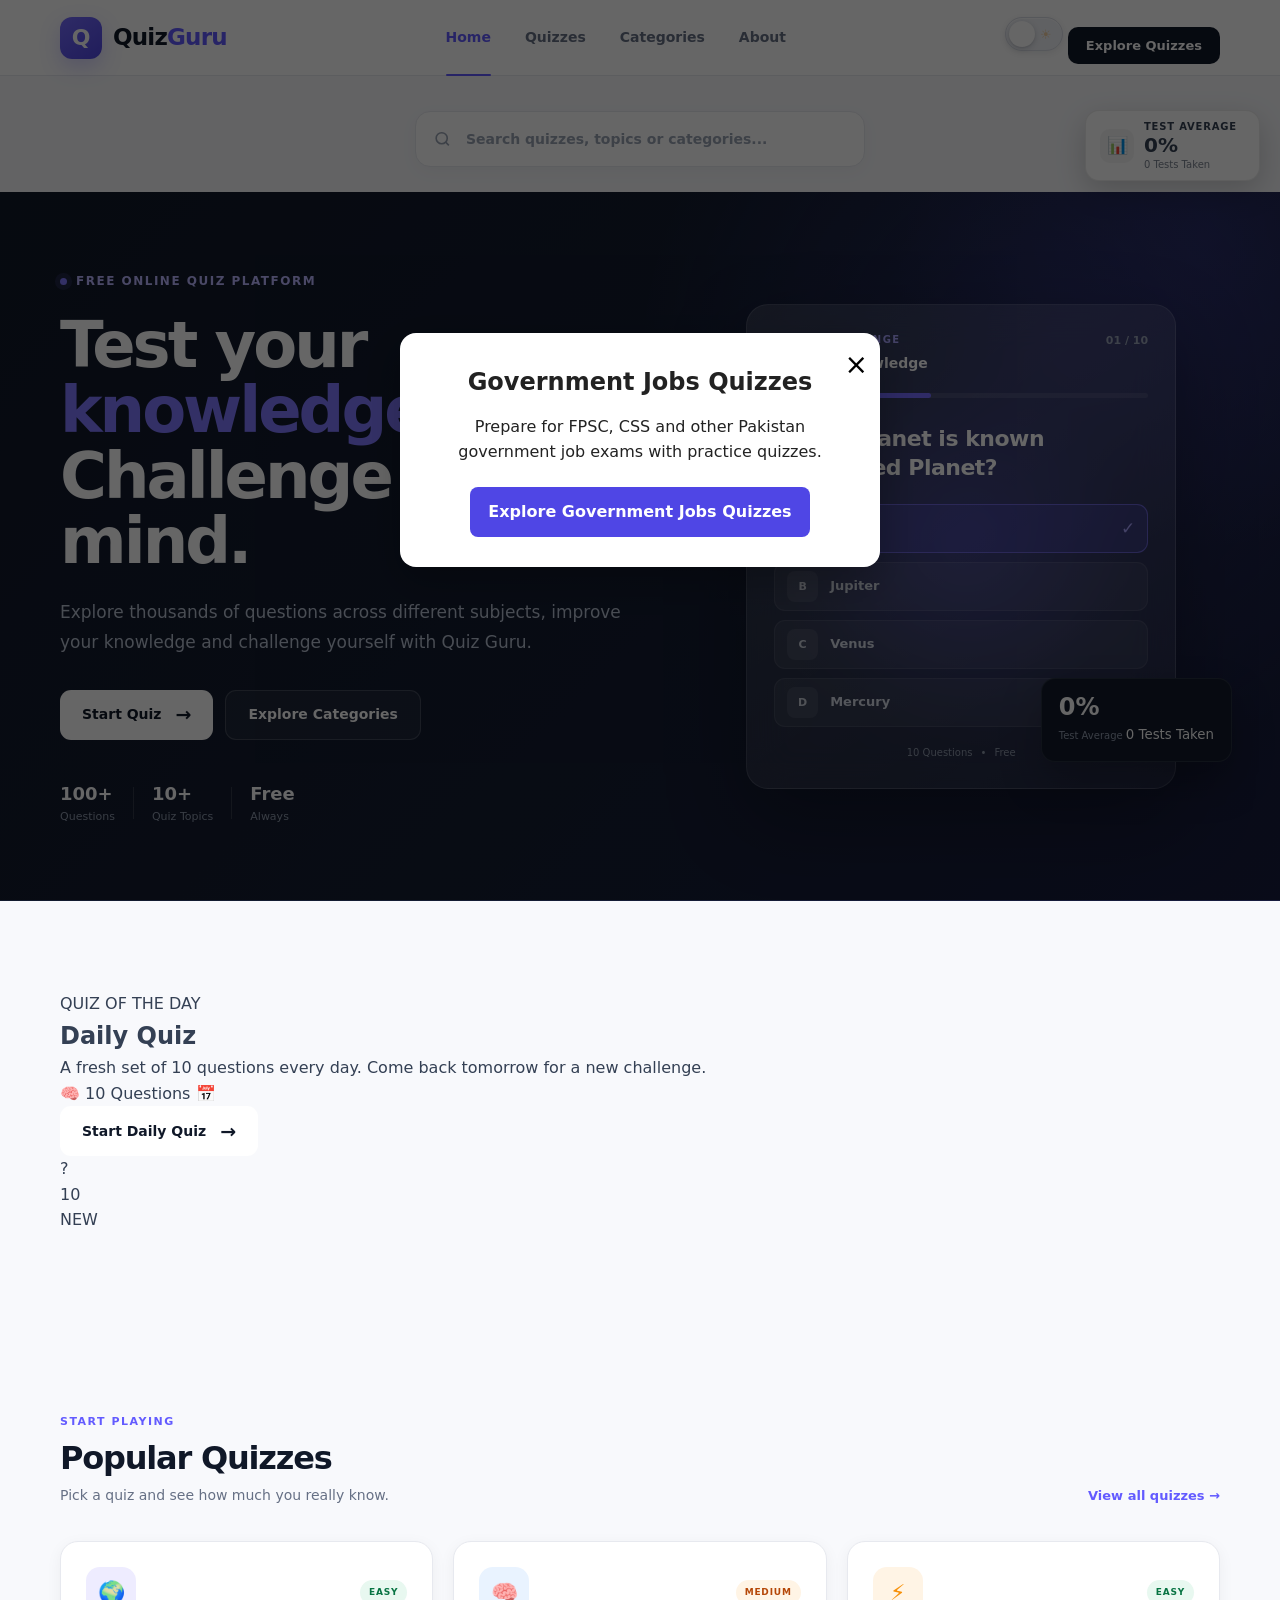
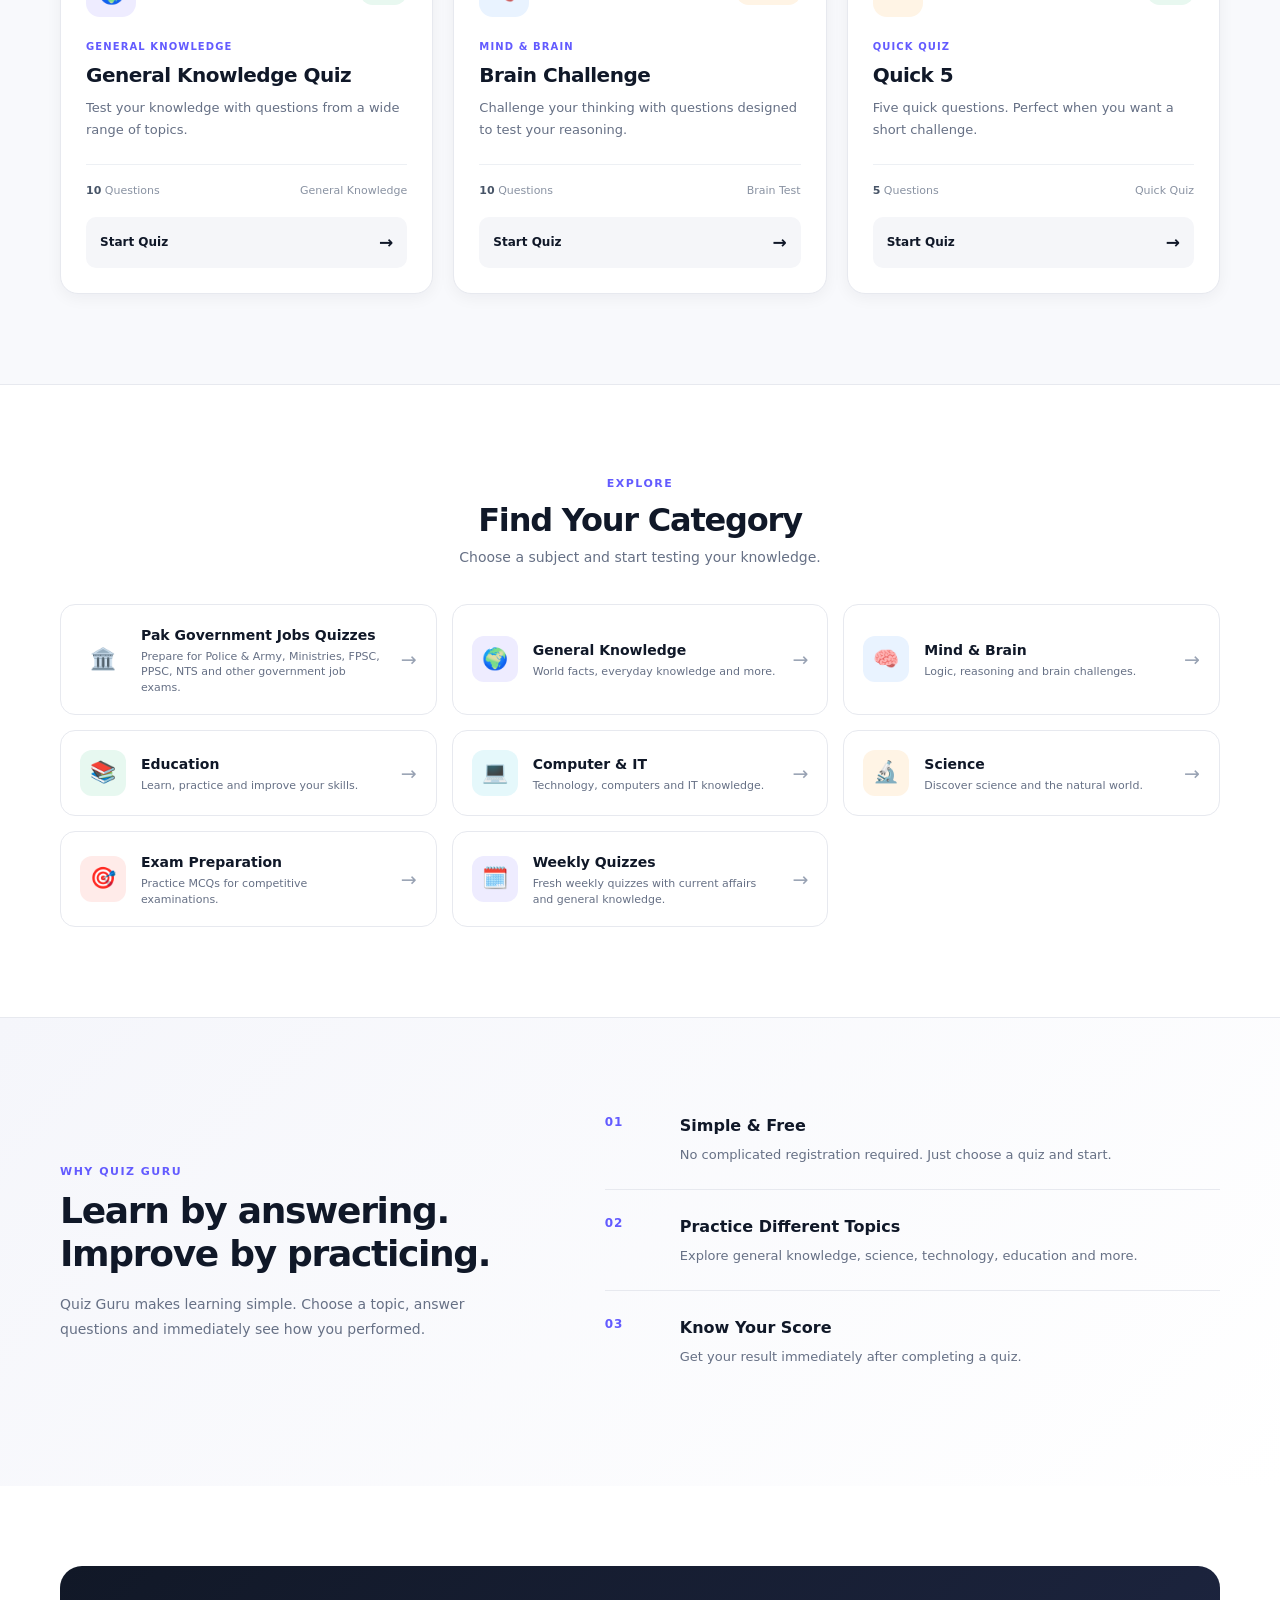
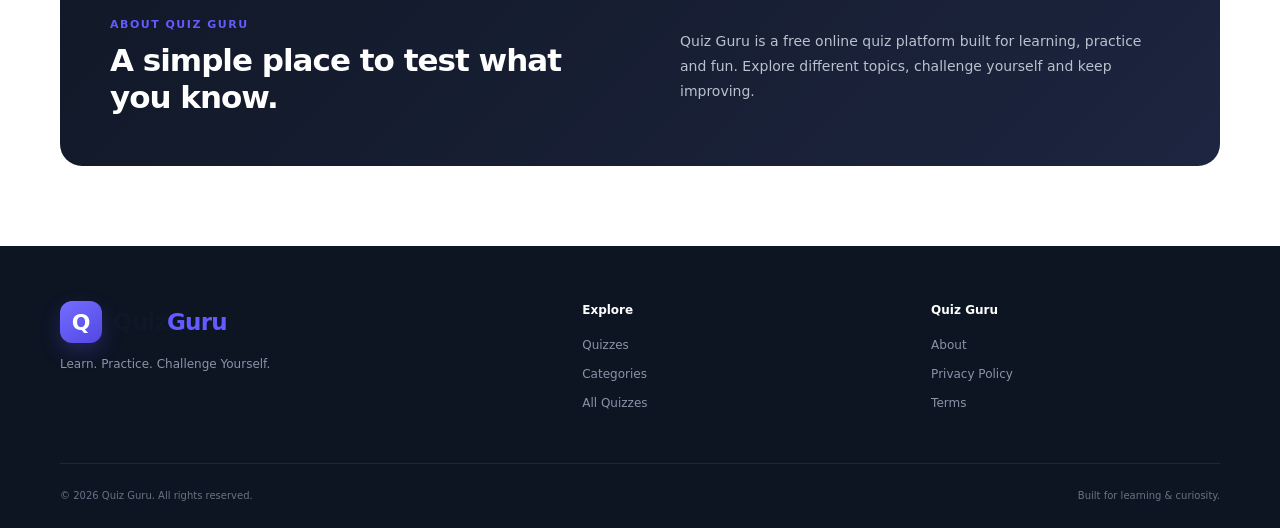
==== index.html @ 551cd952 "Update index.html" ====
<!DOCTYPE html>
<html lang="en">

<head>

    <meta charset="UTF-8">

    <meta
        name="viewport"
        content="width=device-width, initial-scale=1.0"
    >

    <title>Quiz Guru — Test Your Knowledge</title>

    <meta
        name="description"
        content="Quiz Guru is a free online quiz platform for general knowledge, science, history, computer, education and exam preparation."
    >

    <link
        rel="stylesheet"
        href="css/style.css"
    >
    <link
    rel="icon"
    type="image/svg+xml"
    href="data:image/svg+xml,%3Csvg xmlns='http://www.w3.org/2000/svg' viewBox='0 0 100 100'%3E%3Cdefs%3E%3ClinearGradient id='g' x1='0%25' y1='0%25' x2='100%25' y2='100%25'%3E%3Cstop offset='0%25' stop-color='%23756cff'/%3E%3Cstop offset='100%25' stop-color='%235148e5'/%3E%3C/linearGradient%3E%3C/defs%3E%3Crect width='100' height='100' rx='22' fill='url(%23g)'/%3E%3Ctext x='50' y='72' text-anchor='middle' font-family='Arial,sans-serif' font-size='62' font-weight='900' fill='white'%3EQ%3C/text%3E%3C/svg%3E"
>

</head>


<body>


    <!-- =========================
         HEADER
    ========================== -->

    <header class="site-header">

        <div class="container header-inner">

            <a
                href="index.html"
                class="brand"
            >

                <span class="brand-mark">
                    Q
                </span>

                <span class="brand-name">
                    Quiz<span>Guru</span>
                </span>

            </a>


            <nav class="main-nav">

                <a
                    href="index.html"
                    class="active"
                >
                    Home
                </a>

                <a href="#quizzes">
                    Quizzes
                </a>

                <a href="#categories">
                    Categories
                </a>

                <a href="#about">
                    About
                </a>

            </nav>


           <div class="header-actions">

    <button
    type="button"
    class="theme-toggle"
    id="themeToggle"
    aria-label="Switch to dark mode"
    title="Toggle dark mode"
>
    <span class="theme-toggle-track">
        <span class="theme-toggle-icon theme-toggle-moon">☾</span>
        <span class="theme-toggle-icon theme-toggle-sun">☀</span>
        <span class="theme-toggle-knob"></span>
    </span>
</button>


    <a
        href="pages/all-quizzes.html"
        class="header-button"
    >
        Explore Quizzes
    </a>

</div>

    </header>



    <!-- =========================
         SEARCH
    ========================== -->

    <section class="search-section">
    <div class="container">

        <div class="quiz-search-row">

            <div class="quiz-search">

                <svg
                    class="quiz-search-icon"
                    viewBox="0 0 24 24"
                    fill="none"
                    stroke="currentColor"
                    stroke-width="2"
                    aria-hidden="true"
                >
                    <circle cx="11" cy="11" r="7"></circle>
                    <path d="M20 20l-4-4"></path>
                </svg>

                <input
                    type="search"
                    id="quizSearch"
                    placeholder="Search quizzes, topics or categories..."
                    autocomplete="off"
                >

                <button
                    type="button"
                    id="quizSearchClear"
                    class="quiz-search-clear"
                    aria-label="Clear search"
                >
                    ×
                </button>

            </div>

            <div class="test-average-float">
                <div class="test-average-icon">📊</div>

                <div class="test-average-content">
                    <span class="test-average-label">
                        TEST AVERAGE
                    </span>

                    <strong id="testAverage">
                        0%
                    </strong>

                    <span id="testsTaken" class="test-average-count">
                        0 Tests Taken
                    </span>
                </div>
            </div>

        </div>

        <div
            id="searchResultsInfo"
            class="search-results-info"
            aria-live="polite"
        ></div>

    </div>
</section>



    <main>


        <!-- =========================
             HERO
        ========================== -->

        <section class="hero">

            <div class="hero-background"></div>


            <div class="container hero-layout">


                <div class="hero-content">


                    <div class="eyebrow">

                        <span></span>

                        FREE ONLINE QUIZ PLATFORM

                    </div>


                    <h1>

                        Test your
                        <span>knowledge.</span>

                        <br>

                        Challenge your mind.

                    </h1>


                    <p class="hero-description">

                        Explore thousands of questions across
                        different subjects, improve your knowledge
                        and challenge yourself with Quiz Guru.

                    </p>


                    <div class="hero-actions">

                        <a
                            href="#quizzes"
                            class="primary-button"
                        >

                            Start Quiz

                            <span>
                                →
                            </span>

                        </a>


                        <a
                            href="#categories"
                            class="secondary-button"
                        >

                            Explore Categories

                        </a>

                    </div>


                    <div class="hero-stats">


                        <div class="hero-stat">

                            <strong>
                                100+
                            </strong>

                            <span>
                                Questions
                            </span>

                        </div>


                        <div class="stat-divider"></div>


                        <div class="hero-stat">

                            <strong>
                                10+
                            </strong>

                            <span>
                                Quiz Topics
                            </span>

                        </div>


                        <div class="stat-divider"></div>


                        <div class="hero-stat">

                            <strong>
                                Free
                            </strong>

                            <span>
                                Always
                            </span>

                        </div>

                    </div>

                </div>



                <!-- Hero Quiz Preview -->

                <div class="hero-preview">

                    <div class="preview-glow"></div>


                    <div class="preview-card">


                        <div class="preview-top">

                            <div>

                                <span class="preview-label">
                                    QUICK CHALLENGE
                                </span>

                                <strong>
                                    General Knowledge
                                </strong>

                            </div>


                            <span class="preview-number">
                                01 / 10
                            </span>

                        </div>


                        <div class="preview-progress">

                            <span></span>

                        </div>


                        <h3>

                            Which planet is known<br>
                            as the Red Planet?

                        </h3>


                        <div class="preview-answer selected">

                            <span class="answer-letter">
                                A
                            </span>

                            <span>
                                Mars
                            </span>

                            <span class="answer-check">
                                ✓
                            </span>

                        </div>


                        <div class="preview-answer">

                            <span class="answer-letter">
                                B
                            </span>

                            <span>
                                Jupiter
                            </span>

                        </div>


                        <div class="preview-answer">

                            <span class="answer-letter">
                                C
                            </span>

                            <span>
                                Venus
                            </span>

                        </div>


                        <div class="preview-answer">

                            <span class="answer-letter">
                                D
                            </span>

                            <span>
                                Mercury
                            </span>

                        </div>


                        <div class="preview-footer">

                            <span>
                                10 Questions
                            </span>

                            <span>
                                •
                            </span>

                            <span>
                                Free
                            </span>

                        </div>

                    </div>


                    <!-- =========================
                         TEST AVERAGE
                    ========================== -->

                    <div class="score-badge">

                        <strong id="testAverage">
                            0%
                        </strong>

                        <span>
                            Test Average
                        </span>

                        <small id="testsTaken">
                            0 Tests Taken
                        </small>

                    </div>

                </div>

            </div>

        </section>

<!-- =========================
     DAILY QUIZ
========================== -->

<section class="section daily-quiz-section" id="dailyQuiz">

    <div class="container">

        <div class="daily-quiz-card">

            <div class="daily-quiz-content">

                <span class="daily-quiz-kicker">
                    QUIZ OF THE DAY
                </span>

                <h2>
                    Daily Quiz
                </h2>

                <p id="dailyQuizDescription">
                    A fresh set of 10 questions every day.
                    Come back tomorrow for a new challenge.
                </p>

                <div class="daily-quiz-meta">
                    <span>🧠 10 Questions</span>
                    <span>📅 <strong id="dailyQuizDate"></strong></span>
                </div>

                <a
                    id="dailyQuizButton"
                    href="#"
                    class="primary-button daily-quiz-button"
                >
                    Start Daily Quiz
                    <span>→</span>
                </a>

            </div>

            <div class="daily-quiz-visual" aria-hidden="true">
                <div class="daily-quiz-circle">
                    <span>?</span>
                </div>
                <div class="daily-quiz-floating">10</div>
                <div class="daily-quiz-floating second">NEW</div>
            </div>

        </div>

    </div>

</section>

        <!-- =========================
             POPULAR QUIZZES
        ========================== -->

        <section
            class="section quizzes-section"
            id="quizzes"
        >

            <div class="container">


                <div class="section-header">


                    <div>

                        <span class="section-kicker">
                            START PLAYING
                        </span>


                        <h2>
                            Popular Quizzes
                        </h2>


                        <p>
                            Pick a quiz and see how much you really know.
                        </p>

                    </div>


                    <a
                        href="pages/all-quizzes.html"
                        class="view-link"
                    >
                        View all quizzes →
                    </a>

                </div>



                <div class="quiz-grid">


                    <!-- GENERAL KNOWLEDGE -->

                    <article class="quiz-card featured-card">


                        <div class="card-top">

                            <div class="quiz-icon purple-icon">

                                <span>
                                    🌍
                                </span>

                            </div>


                            <span class="difficulty easy">
                                EASY
                            </span>

                        </div>


                        <span class="card-category">
                            GENERAL KNOWLEDGE
                        </span>


                        <h3>
                            General Knowledge Quiz
                        </h3>


                        <p>
                            Test your knowledge with questions
                            from a wide range of topics.
                        </p>


                        <div class="card-meta">

                            <span>
                                <b>10</b> Questions
                            </span>


                            <span>
                                General Knowledge
                            </span>

                        </div>


                        <a
                            href="pages/quiz.html?quiz=general-knowledge-1"
                            class="card-button"
                        >

                            Start Quiz

                            <span>
                                →
                            </span>

                        </a>

                    </article>



                    <!-- BRAIN CHALLENGE -->

                    <article class="quiz-card">


                        <div class="card-top">

                            <div class="quiz-icon blue-icon">

                                <span>
                                    🧠
                                </span>

                            </div>


                            <span class="difficulty medium">
                                MEDIUM
                            </span>

                        </div>


                        <span class="card-category">
                            MIND &amp; BRAIN
                        </span>


                        <h3>
                            Brain Challenge
                        </h3>


                        <p>
                            Challenge your thinking with questions
                            designed to test your reasoning.
                        </p>


                        <div class="card-meta">

                            <span>
                                <b>10</b> Questions
                            </span>


                            <span>
                                Brain Test
                            </span>

                        </div>


                        <a
                            href="pages/quiz.html?quiz=mind-test-1"
                            class="card-button"
                        >

                            Start Quiz

                            <span>
                                →
                            </span>

                        </a>

                    </article>



                    <!-- QUICK 5 -->

                    <article class="quiz-card">


                        <div class="card-top">

                            <div class="quiz-icon orange-icon">

                                <span>
                                    ⚡
                                </span>

                            </div>


                            <span class="difficulty easy">
                                EASY
                            </span>

                        </div>


                        <span class="card-category">
                            QUICK QUIZ
                        </span>


                        <h3>
                            Quick 5
                        </h3>


                        <p>
                            Five quick questions. Perfect when
                            you want a short challenge.
                        </p>


                        <div class="card-meta">

                            <span>
                                <b>5</b> Questions
                            </span>


                            <span>
                                Quick Quiz
                            </span>

                        </div>


                        <a
                            href="pages/quiz.html?quiz=quick-5-1"
                            class="card-button"
                        >

                            Start Quiz

                            <span>
                                →
                            </span>

                        </a>

                    </article>


                </div>

            </div>

        </section>



        <!-- =========================
             CATEGORIES
        ========================== -->

        <section
            class="section categories-section"
            id="categories"
        >

            <div class="container">


                <div class="section-header centered-header">


                    <div>

                        <span class="section-kicker">
                            EXPLORE
                        </span>


                        <h2>
                            Find Your Category
                        </h2>


                        <p>
                            Choose a subject and start testing
                            your knowledge.
                        </p>

                    </div>

                </div>



                <div class="category-grid">
                    <a href="pages/category.html?category=Pak%20Government%20Jobs%20Quizzes" class="category-card">
    <div class="category-icon">🏛️</div>
    <div class="category-info">
        <h3>Pak Government Jobs Quizzes</h3>
        <p>Prepare for Police & Army, Ministries, FPSC, PPSC, NTS and other government job exams.</p>
    </div>
    <span class="category-arrow">→</span>
</a>


                    <!-- GENERAL KNOWLEDGE -->

                    <a
                        href="pages/category.html?category=General%20Knowledge"
                        class="category-card"
                    >

                        <div class="category-icon purple-icon">
                            🌍
                        </div>


                        <div>

                            <h3>
                                General Knowledge
                            </h3>

                            <p>
                                World facts, everyday knowledge and more.
                            </p>

                        </div>


                        <span class="category-arrow">
                            →
                        </span>

                    </a>



                    <!-- MIND & BRAIN -->

                    <a
                        href="pages/category.html?category=Mind%20%26%20Brain"
                        class="category-card"
                    >

                        <div class="category-icon blue-icon">
                            🧠
                        </div>


                        <div>

                            <h3>
                                Mind &amp; Brain
                            </h3>

                            <p>
                                Logic, reasoning and brain challenges.
                            </p>

                        </div>


                        <span class="category-arrow">
                            →
                        </span>

                    </a>



                    <!-- EDUCATION -->

                    <a
                        href="pages/category.html?category=Education"
                        class="category-card"
                    >

                        <div class="category-icon green-icon">
                            📚
                        </div>


                        <div>

                            <h3>
                                Education
                            </h3>

                            <p>
                                Learn, practice and improve your skills.
                            </p>

                        </div>


                        <span class="category-arrow">
                            →
                        </span>

                    </a>



                    <!-- COMPUTER & IT -->

                    <a
                        href="pages/category.html?category=Computer%20%26%20IT"
                        class="category-card"
                    >

                        <div class="category-icon cyan-icon">
                            💻
                        </div>


                        <div>

                            <h3>
                                Computer &amp; IT
                            </h3>

                            <p>
                                Technology, computers and IT knowledge.
                            </p>

                        </div>


                        <span class="category-arrow">
                            →
                        </span>

                    </a>



                    <!-- SCIENCE -->

                    <a
                        href="pages/category.html?category=Science"
                        class="category-card"
                    >

                        <div class="category-icon orange-icon">
                            🔬
                        </div>


                        <div>

                            <h3>
                                Science
                            </h3>

                            <p>
                                Discover science and the natural world.
                            </p>

                        </div>


                        <span class="category-arrow">
                            →
                        </span>

                    </a>



                    <!-- EXAM PREPARATION -->

                    <a
                        href="#"
                        class="category-card"
                    >

                        <div class="category-icon red-icon">
                            🎯
                        </div>


                        <div>

                            <h3>
                                Exam Preparation
                            </h3>

                            <p>
                                Practice MCQs for competitive examinations.
                            </p>

                        </div>


                        <span class="category-arrow">
                            →
                        </span>

                    </a>
                    <!-- WEEKLY QUIZZES -->

                    <a
                        href="pages/category.html?category=Weekly%20Quizzes"
                        class="category-card"
                    >

                        <div class="category-icon purple-icon">
                            🗓️
                        </div>

                        <div>

                            <h3>
                                Weekly Quizzes
                            </h3>

                            <p>
                                Fresh weekly quizzes with current affairs and general knowledge.
                            </p>

                        </div>

                        <span class="category-arrow">
                            →
                        </span>

                    </a>




                </div>

            </div>

        </section>


        <!-- =========================
             WHY QUIZ GURU
        ========================== -->

        <section class="why-section">

            <div class="container why-layout">


                <div class="why-heading">


                    <span class="section-kicker">
                        WHY QUIZ GURU
                    </span>


                    <h2>
                        Learn by answering.
                        Improve by practicing.
                    </h2>


                    <p>
                        Quiz Guru makes learning simple.
                        Choose a topic, answer questions and
                        immediately see how you performed.
                    </p>

                </div>



                <div class="feature-list">


                    <div class="feature-item">

                        <div class="feature-number">
                            01
                        </div>


                        <div>

                            <h3>
                                Simple &amp; Free
                            </h3>


                            <p>
                                No complicated registration required.
                                Just choose a quiz and start.
                            </p>

                        </div>

                    </div>



                    <div class="feature-item">

                        <div class="feature-number">
                            02
                        </div>


                        <div>

                            <h3>
                                Practice Different Topics
                            </h3>


                            <p>
                                Explore general knowledge, science,
                                technology, education and more.
                            </p>

                        </div>

                    </div>



                    <div class="feature-item">

                        <div class="feature-number">
                            03
                        </div>


                        <div>

                            <h3>
                                Know Your Score
                            </h3>


                            <p>
                                Get your result immediately after
                                completing a quiz.
                            </p>

                        </div>

                    </div>


                </div>

            </div>

        </section>



        <!-- =========================
             ABOUT
        ========================== -->

        <section
            class="about-section"
            id="about"
        >

            <div class="container about-box">


                <div>

                    <span class="section-kicker">
                        ABOUT QUIZ GURU
                    </span>


                    <h2>
                        A simple place to test what you know.
                    </h2>

                </div>


                <p>
                    Quiz Guru is a free online quiz platform
                    built for learning, practice and fun.
                    Explore different topics, challenge yourself
                    and keep improving.
                </p>


            </div>

        </section>


    </main>



    <!-- =========================
         FOOTER
    ========================== -->

    <footer class="site-footer">


        <div class="container footer-main">


            <div class="footer-brand">


                <a
                    href="index.html"
                    class="brand"
                >

                    <span class="brand-mark">
                        Q
                    </span>


                    <span class="brand-name">
                        Quiz<span>Guru</span>
                    </span>

                </a>


                <p>
                    Learn. Practice. Challenge Yourself.
                </p>

            </div>



            <div class="footer-column">


                <h4>
                    Explore
                </h4>


                <a href="#quizzes">
                    Quizzes
                </a>


                <a href="#categories">
                    Categories
                </a>


                <a href="pages/all-quizzes.html">
                    All Quizzes
                </a>

            </div>



            <div class="footer-column">


                <h4>
                    Quiz Guru
                </h4>


                <a href="#about">
                    About
                </a>


                <a href="#">
                    Privacy Policy
                </a>


                <a href="#">
                    Terms
                </a>

            </div>


        </div>



        <div class="container footer-bottom">


            <span>
                © 2026 Quiz Guru. All rights reserved.
            </span>


            <span>
                Built for learning &amp; curiosity.
            </span>


        </div>


    </footer>



    <!-- =========================
         SCRIPTS
    ========================== -->

    <script src="js/test-average.js"></script>
<script src="app.js"></script>
<script src="js/theme.js"></script>
<!-- Government Jobs Popup -->
<div id="govJobsPopup" class="gov-jobs-popup">
    <div class="gov-jobs-popup-content">
        <button
            class="gov-jobs-popup-close"
            onclick="closeGovJobsPopup()"
        >
            ×
        </button>

        <h2>Government Jobs Quizzes</h2>

        <p>
            Prepare for FPSC, CSS and other Pakistan government job exams
            with practice quizzes.
        </p>

        <a
            href="pages/category.html?category=Pak%20Government%20Jobs%20Quizzes"
            class="gov-jobs-popup-btn"
        >
            Explore Government Jobs Quizzes
        </a>
    </div>
</div>

<script>
function closeGovJobsPopup() {
    const popup =
        document.getElementById("govJobsPopup");

    if (popup) {
        popup.style.display = "none";
    }
}

window.addEventListener("load", function () {
    const popup =
        document.getElementById("govJobsPopup");

    if (popup) {
        setTimeout(function () {
            popup.style.display = "flex";
        }, 800);
    }
});
</script>
<style>
.gov-jobs-popup {
    display: none;
    position: fixed;
    inset: 0;
    background: rgba(0, 0, 0, 0.6);
    align-items: center;
    justify-content: center;
    z-index: 9999;
    padding: 20px;
}

.gov-jobs-popup-content {
    position: relative;
    width: 100%;
    max-width: 480px;
    padding: 30px;
    border-radius: 16px;
    background: #ffffff;
    color: #222222;
    text-align: center;
    box-shadow: 0 15px 40px rgba(0, 0, 0, 0.25);
}

.gov-jobs-popup-content h2 {
    margin: 0 0 12px;
}

.gov-jobs-popup-content p {
    margin: 0 0 22px;
    line-height: 1.6;
}

.gov-jobs-popup-close {
    position: absolute;
    top: 10px;
    right: 12px;
    border: 0;
    background: transparent;
    font-size: 28px;
    cursor: pointer;
}

.gov-jobs-popup-btn {
    display: inline-block;
    padding: 12px 18px;
    border-radius: 8px;
    background: #4f46e5;
    color: #ffffff;
    text-decoration: none;
    font-weight: 700;
}

body.dark-mode .gov-jobs-popup-content {
    background: #151b26;
    color: #ffffff;
}
</style>
</body>

</html>
---- css/style.css ----
/* =========================================================
   QUIZ GURU
   PROFESSIONAL GLOBAL STYLES
========================================================= */

:root {
    --primary: #635bff;
    --primary-dark: #5148e5;
    --primary-light: #eeecff;

    --dark: #101828;
    --dark-2: #172033;
    --text: #344054;
    --muted: #667085;

    --white: #ffffff;
    --background: #f8f9fc;
    --border: #e7e9ef;

    --green: #12b76a;
    --blue: #2e90fa;
    --orange: #f79009;
    --red: #f04438;

    --shadow-sm: 0 4px 16px rgba(16, 24, 40, 0.05);
    --shadow-md: 0 14px 40px rgba(16, 24, 40, 0.08);

    --radius: 18px;
}


/* =========================================================
   RESET
========================================================= */

* {
    margin: 0;
    padding: 0;
    box-sizing: border-box;
}

html {
    scroll-behavior: smooth;
}

body {
    font-family:
        Inter,
        ui-sans-serif,
        system-ui,
        -apple-system,
        BlinkMacSystemFont,
        "Segoe UI",
        sans-serif;

    background: var(--background);
    color: var(--text);
    line-height: 1.6;

    -webkit-font-smoothing: antialiased;
}

a {
    color: inherit;
    text-decoration: none;
}

button,
input {
    font: inherit;
}

img {
    max-width: 100%;
    display: block;
}

.container {
    width: min(1160px, 92%);
    margin: 0 auto;
}


/* =========================================================
   HEADER
========================================================= */

.site-header {
    height: 76px;
    background: rgba(255, 255, 255, 0.96);
    border-bottom: 1px solid var(--border);

    position: sticky;
    top: 0;
    z-index: 1000;

    backdrop-filter: blur(12px);
}

.header-inner {
    height: 100%;

    display: flex;
    align-items: center;
    justify-content: space-between;
}


/* LOGO */

.brand {
    display: inline-flex;
    align-items: center;
    gap: 11px;

    font-weight: 800;
}

.brand-mark {
    width: 42px;
    height: 42px;

    display: flex;
    align-items: center;
    justify-content: center;

    border-radius: 12px;

    background:
        linear-gradient(
            145deg,
            #756cff,
            #5148e5
        );

    color: white;

    font-size: 22px;
    font-weight: 900;

    box-shadow:
        0 8px 20px rgba(99, 91, 255, 0.25);
}

.brand-name {
    color: var(--dark);
    font-size: 23px;
    letter-spacing: -0.8px;
}

.brand-name span {
    color: var(--primary);
}


/* NAV */

.main-nav {
    display: flex;
    align-items: center;
    gap: 34px;
}

.main-nav a {
    position: relative;

    color: #667085;

    font-size: 14px;
    font-weight: 650;

    transition:
        color 0.2s ease;
}

.main-nav a:hover,
.main-nav a.active {
    color: var(--primary);
}

.main-nav a.active::after {
    content: "";

    position: absolute;

    left: 0;
    right: 0;
    bottom: -27px;

    height: 2px;

    background: var(--primary);
    border-radius: 10px;
}


/* HEADER BUTTON */

.header-button {
    padding: 11px 18px;

    background: var(--dark);
    color: white;

    border-radius: 10px;

    font-size: 13px;
    font-weight: 700;

    transition:
        transform 0.2s ease,
        background 0.2s ease;
}

.header-button:hover {
    background: #273247;
    transform: translateY(-1px);
}


/* =========================================================
   HERO
========================================================= */

.hero {
    position: relative;

    overflow: hidden;

    background:
        radial-gradient(
            circle at 82% 25%,
            rgba(99, 91, 255, 0.18),
            transparent 35%
        ),
        linear-gradient(
            135deg,
            #101828 0%,
            #141d32 55%,
            #171c3e 100%
        );

    color: white;
}

.hero-background {
    position: absolute;

    width: 650px;
    height: 650px;

    right: -250px;
    top: -280px;

    border-radius: 50%;

    background:
        radial-gradient(
            circle,
            rgba(99, 91, 255, 0.17),
            transparent 68%
        );

    pointer-events: none;
}

.hero-layout {
    min-height: 590px;

    display: grid;
    grid-template-columns: 1.05fr 0.95fr;

    align-items: center;

    gap: 70px;

    padding-top: 75px;
    padding-bottom: 75px;
}


/* HERO CONTENT */

.hero-content {
    position: relative;
    z-index: 2;
}

.eyebrow {
    display: inline-flex;
    align-items: center;
    gap: 9px;

    margin-bottom: 22px;

    color: #b9b5ff;

    font-size: 12px;
    font-weight: 800;

    letter-spacing: 1.5px;
}

.eyebrow span {
    width: 7px;
    height: 7px;

    border-radius: 50%;

    background: #8179ff;

    box-shadow:
        0 0 0 5px rgba(129, 121, 255, 0.12);
}

.hero h1 {
    max-width: 650px;

    font-size:
        clamp(45px, 5vw, 67px);

    line-height: 1.02;

    letter-spacing: -3px;

    font-weight: 850;

    margin-bottom: 24px;
}

.hero h1 span {
    color: #8179ff;
}

.hero-description {
    max-width: 570px;

    color: #b7c0d1;

    font-size: 17px;

    line-height: 1.75;

    margin-bottom: 32px;
}


/* HERO BUTTONS */

.hero-actions {
    display: flex;
    align-items: center;
    gap: 12px;

    margin-bottom: 40px;
}

.primary-button,
.secondary-button {
    display: inline-flex;
    align-items: center;
    justify-content: center;
    gap: 14px;

    min-height: 50px;

    padding: 0 22px;

    border-radius: 11px;

    font-size: 14px;
    font-weight: 750;

    transition:
        transform 0.2s ease,
        background 0.2s ease,
        border-color 0.2s ease;
}

.primary-button {
    background: white;
    color: var(--dark);
}

.primary-button:hover {
    transform: translateY(-2px);
    background: #f3f4f6;
}

.primary-button span {
    font-size: 19px;
}

.secondary-button {
    color: white;

    border: 1px solid rgba(255,255,255,0.16);

    background: rgba(255,255,255,0.05);
}

.secondary-button:hover {
    transform: translateY(-2px);
    background: rgba(255,255,255,0.09);
    border-color: rgba(255,255,255,0.25);
}


/* HERO STATS */

.hero-stats {
    display: flex;
    align-items: center;
    gap: 18px;
}

.hero-stat {
    display: flex;
    flex-direction: column;
}

.hero-stat strong {
    font-size: 18px;
    color: white;
}

.hero-stat span {
    font-size: 11px;
    color: #8f9aad;
}

.stat-divider {
    width: 1px;
    height: 32px;

    background: rgba(255,255,255,0.13);
}


/* =========================================================
   HERO QUIZ PREVIEW
========================================================= */

.hero-preview {
    position: relative;

    min-height: 450px;

    display: flex;
    align-items: center;
    justify-content: center;
}

.preview-glow {
    position: absolute;

    width: 360px;
    height: 360px;

    border-radius: 50%;

    background:
        radial-gradient(
            circle,
            rgba(99, 91, 255, 0.28),
            transparent 70%
        );

    filter: blur(5px);
}


/* PREVIEW CARD */

.preview-card {
    position: relative;
    z-index: 2;

    width: min(430px, 100%);

    padding: 27px;

    border-radius: 22px;

    background:
        linear-gradient(
            145deg,
            rgba(255,255,255,0.12),
            rgba(255,255,255,0.06)
        );

    border: 1px solid rgba(255,255,255,0.13);

    box-shadow:
        0 30px 80px rgba(0,0,0,0.3);

    backdrop-filter: blur(20px);
}

.preview-top {
    display: flex;
    justify-content: space-between;
    align-items: flex-start;

    margin-bottom: 19px;
}

.preview-top div {
    display: flex;
    flex-direction: column;
    gap: 4px;
}

.preview-label {
    color: #a9a4ff;

    font-size: 10px;
    font-weight: 800;

    letter-spacing: 1.4px;
}

.preview-top strong {
    font-size: 14px;
}

.preview-number {
    color: #9aa4b7;
    font-size: 11px;
    font-weight: 700;
}


/* PROGRESS */

.preview-progress {
    height: 5px;

    margin-bottom: 27px;

    background: rgba(255,255,255,0.09);

    border-radius: 10px;

    overflow: hidden;
}

.preview-progress span {
    display: block;

    width: 42%;
    height: 100%;

    border-radius: inherit;

    background: #756cff;
}


/* QUESTION */

.preview-card h3 {
    font-size: 22px;
    line-height: 1.3;

    letter-spacing: -0.5px;

    margin-bottom: 22px;
}


/* ANSWERS */

.preview-answer {
    min-height: 48px;

    display: flex;
    align-items: center;
    gap: 12px;

    padding: 8px 12px;

    margin-bottom: 9px;

    border-radius: 11px;

    border: 1px solid rgba(255,255,255,0.08);

    background: rgba(255,255,255,0.055);

    color: #d2d8e3;

    font-size: 13px;
    font-weight: 650;
}

.preview-answer.selected {
    border-color: rgba(129,121,255,0.65);
    background: rgba(99,91,255,0.20);
}

.answer-letter {
    width: 31px;
    height: 31px;

    display: flex;
    align-items: center;
    justify-content: center;

    border-radius: 8px;

    background: rgba(255,255,255,0.08);

    color: #c9ced8;

    font-size: 11px;
    font-weight: 800;
}

.selected .answer-letter {
    background: #756cff;
    color: white;
}

.answer-check {
    margin-left: auto;

    color: #a9a4ff;

    font-size: 17px;
}


/* PREVIEW FOOTER */

.preview-footer {
    display: flex;
    justify-content: center;
    gap: 8px;

    margin-top: 18px;

    color: #8e98aa;

    font-size: 10px;
}


/* SCORE BADGE */

.score-badge {
    position: absolute;

    right: -12px;
    bottom: 27px;

    z-index: 4;

    min-width: 125px;

    padding: 15px 17px;

    border-radius: 14px;

    background: #111a2b;

    border: 1px solid rgba(255,255,255,0.09);

    box-shadow:
        0 20px 40px rgba(0,0,0,0.25);
}

.score-badge strong {
    display: block;

    color: white;

    font-size: 24px;
    line-height: 1.1;
}

.score-badge span {
    color: #929caf;

    font-size: 10px;
}


/* =========================================================
   SECTIONS
========================================================= */

.section {
    padding: 90px 0;
}

.quizzes-section {
    background: var(--background);
}

.section-header {
    display: flex;
    align-items: flex-end;
    justify-content: space-between;

    margin-bottom: 35px;
}

.section-kicker {
    display: block;

    color: var(--primary);

    font-size: 11px;
    font-weight: 850;

    letter-spacing: 1.5px;

    margin-bottom: 8px;
}

.section-header h2 {
    color: var(--dark);

    font-size: 32px;
    line-height: 1.2;

    letter-spacing: -1.2px;

    margin-bottom: 7px;
}

.section-header p {
    color: var(--muted);
    font-size: 14px;
}

.view-link {
    color: var(--primary);

    font-size: 13px;
    font-weight: 750;

    white-space: nowrap;
}

.view-link:hover {
    color: var(--primary-dark);
}


/* =========================================================
   QUIZ CARDS
========================================================= */

.quiz-grid {
    display: grid;
    grid-template-columns: repeat(3, 1fr);

    gap: 20px;
}

.quiz-card {
    position: relative;

    padding: 25px;

    background: white;

    border: 1px solid var(--border);

    border-radius: var(--radius);

    box-shadow: var(--shadow-sm);

    transition:
        transform 0.25s ease,
        box-shadow 0.25s ease,
        border-color 0.25s ease;
}

.quiz-card:hover {
    transform: translateY(-5px);

    border-color: #d9d6ff;

    box-shadow: var(--shadow-md);
}

.card-top {
    display: flex;
    justify-content: space-between;
    align-items: center;

    margin-bottom: 22px;
}

.quiz-icon {
    width: 50px;
    height: 50px;

    display: flex;
    align-items: center;
    justify-content: center;

    border-radius: 14px;

    font-size: 22px;
    font-weight: 800;
}

.purple-icon {
    background: #eeecff;
    color: var(--primary);
}

.blue-icon {
    background: #e9f3ff;
    color: var(--blue);
}

.green-icon {
    background: #e7f8f0;
    color: var(--green);
}

.cyan-icon {
    background: #e5f8fb;
    color: #0891b2;
}

.orange-icon {
    background: #fff4e5;
    color: var(--orange);
}

.red-icon {
    background: #ffebe9;
    color: var(--red);
}


/* DIFFICULTY */

.difficulty {
    padding: 5px 9px;

    border-radius: 20px;

    font-size: 9px;
    font-weight: 850;

    letter-spacing: .8px;
}

.difficulty.easy {
    color: #087443;
    background: #e8f8f0;
}

.difficulty.medium {
    color: #b54708;
    background: #fff4e5;
}


/* CARD CONTENT */

.card-category {
    display: block;

    color: var(--primary);

    font-size: 10px;
    font-weight: 850;

    letter-spacing: 1.1px;

    margin-bottom: 7px;
}

.quiz-card h3 {
    color: var(--dark);

    font-size: 20px;
    line-height: 1.3;

    letter-spacing: -0.5px;

    margin-bottom: 9px;
}

.quiz-card > p {
    min-height: 48px;

    color: var(--muted);

    font-size: 13px;
    line-height: 1.65;
}


/* CARD META */

.card-meta {
    display: flex;
    justify-content: space-between;

    padding-top: 17px;
    margin-top: 19px;

    border-top: 1px solid #edf0f4;

    color: #8992a2;

    font-size: 11px;
}

.card-meta b {
    color: #475467;
}


/* CARD BUTTON */

.card-button {
    display: flex;
    align-items: center;
    justify-content: space-between;

    width: 100%;

    margin-top: 17px;

    padding: 12px 14px;

    border-radius: 10px;

    background: #f5f6f9;

    color: var(--dark);

    font-size: 12px;
    font-weight: 800;

    transition:
        background 0.2s ease,
        color 0.2s ease;
}

.card-button span {
    font-size: 17px;
}

.card-button:hover {
    background: var(--dark);
    color: white;
}


/* =========================================================
   CATEGORIES
========================================================= */

.categories-section {
    background: white;

    border-top: 1px solid var(--border);
    border-bottom: 1px solid var(--border);
}

.centered-header {
    justify-content: center;
    text-align: center;
}

.category-grid {
    display: grid;

    grid-template-columns: repeat(3, 1fr);

    gap: 15px;
}

.category-card {
    display: grid;

    grid-template-columns: auto 1fr auto;

    align-items: center;

    gap: 15px;

    padding: 19px;

    border: 1px solid var(--border);

    border-radius: 15px;

    background: white;

    transition:
        transform 0.2s ease,
        border-color 0.2s ease,
        box-shadow 0.2s ease;
}

.category-card:hover {
    transform: translateY(-3px);

    border-color: #d8d5ff;

    box-shadow: var(--shadow-sm);
}

.category-icon {
    width: 46px;
    height: 46px;

    display: flex;
    align-items: center;
    justify-content: center;

    border-radius: 12px;

    font-size: 21px;
}

.category-card h3 {
    color: var(--dark);

    font-size: 14px;

    margin-bottom: 3px;
}

.category-card p {
    color: var(--muted);

    font-size: 11px;
    line-height: 1.4;
}

.category-arrow {
    color: #98a2b3;

    font-size: 19px;

    transition:
        transform 0.2s ease,
        color 0.2s ease;
}

.category-card:hover .category-arrow {
    color: var(--primary);
    transform: translateX(3px);
}


/* =========================================================
   WHY SECTION
========================================================= */

.why-section {
    padding: 95px 0;

    background:
        linear-gradient(
            135deg,
            #f5f6fb,
            #ffffff
        );
}

.why-layout {
    display: grid;

    grid-template-columns: 0.85fr 1.15fr;

    gap: 90px;

    align-items: center;
}

.why-heading h2 {
    color: var(--dark);

    font-size: 36px;

    line-height: 1.2;

    letter-spacing: -1.3px;

    margin-bottom: 17px;
}

.why-heading > p {
    max-width: 460px;

    color: var(--muted);

    font-size: 14px;
    line-height: 1.75;
}

.feature-list {
    display: flex;
    flex-direction: column;
}

.feature-item {
    display: grid;

    grid-template-columns: 55px 1fr;

    gap: 20px;

    padding: 24px 0;

    border-bottom: 1px solid var(--border);
}

.feature-item:first-child {
    padding-top: 0;
}

.feature-item:last-child {
    border-bottom: 0;
}

.feature-number {
    color: var(--primary);

    font-size: 12px;
    font-weight: 850;

    letter-spacing: 1px;
}

.feature-item h3 {
    color: var(--dark);

    font-size: 16px;

    margin-bottom: 5px;
}

.feature-item p {
    color: var(--muted);

    font-size: 13px;

    line-height: 1.65;
}


/* =========================================================
   ABOUT
========================================================= */

.about-section {
    padding: 80px 0;

    background: white;
}

.about-box {
    display: grid;

    grid-template-columns: 1fr 1fr;

    gap: 80px;

    align-items: center;

    padding: 50px;

    border-radius: 22px;

    background:
        linear-gradient(
            135deg,
            #111827,
            #1d2540
        );

    color: white;
}

.about-box h2 {
    max-width: 500px;

    font-size: 31px;

    line-height: 1.2;

    letter-spacing: -1px;
}

.about-box > p {
    color: #b9c1cf;

    font-size: 14px;

    line-height: 1.8;
}


/* =========================================================
   FOOTER
========================================================= */

.site-footer {
    background: #0d1422;

    color: white;

    padding-top: 55px;
}

.footer-main {
    display: grid;

    grid-template-columns: 1.6fr 1fr 1fr;

    gap: 60px;

    padding-bottom: 50px;
}

.footer-brand p {
    color: #8994a7;

    font-size: 12px;

    margin-top: 12px;
}

.footer-column {
    display: flex;
    flex-direction: column;

    gap: 10px;
}

.footer-column h4 {
    color: white;

    font-size: 12px;

    margin-bottom: 5px;
}

.footer-column a {
    color: #8994a7;

    font-size: 12px;

    transition: color 0.2s ease;
}

.footer-column a:hover {
    color: white;
}

.footer-bottom {
    min-height: 65px;

    display: flex;
    justify-content: space-between;
    align-items: center;

    border-top: 1px solid rgba(255,255,255,0.08);

    color: #697386;

    font-size: 10px;
}


/* =========================================================
   RESPONSIVE
========================================================= */

@media (max-width: 950px) {

    .main-nav {
        gap: 20px;
    }

    .header-button {
        display: none;
    }

    .hero-layout {
        grid-template-columns: 1fr;

        text-align: center;

        gap: 35px;
    }

    .hero-content {
        display: flex;
        flex-direction: column;
        align-items: center;
    }

    .hero-preview {
        max-width: 480px;
        width: 100%;
        margin: 0 auto;
    }

    .hero-description {
        margin-left: auto;
        margin-right: auto;
    }

    .quiz-grid {
        grid-template-columns: 1fr 1fr;
    }

    .category-grid {
        grid-template-columns: 1fr 1fr;
    }

    .why-layout {
        grid-template-columns: 1fr;

        gap: 45px;
    }

    .about-box {
        grid-template-columns: 1fr;
        gap: 25px;
    }
}


@media (max-width: 650px) {

    .site-header {
        height: 65px;
    }

    .brand-mark {
        width: 37px;
        height: 37px;

        font-size: 19px;
    }

    .brand-name {
        font-size: 20px;
    }

    .main-nav {
        gap: 13px;
    }

    .main-nav a {
        font-size: 11px;
    }

    .main-nav a:nth-child(3) {
        display: none;
    }

    .main-nav a.active::after {
        bottom: -22px;
    }

    .hero-layout {
        padding-top: 60px;
        padding-bottom: 60px;
    }

    .hero h1 {
        font-size: 43px;
        letter-spacing: -2px;
    }

    .hero-description {
        font-size: 15px;
    }

    .hero-actions {
        width: 100%;

        flex-direction: column;
    }

    .primary-button,
    .secondary-button {
        width: 100%;
    }

    .hero-stats {
        gap: 12px;
    }

    .preview-card {
        padding: 21px;
    }

    .score-badge {
        right: -4px;
    }

    .section {
        padding: 65px 0;
    }

    .section-header {
        align-items: flex-start;
        flex-direction: column;

        gap: 15px;
    }

    .section-header h2 {
        font-size: 28px;
    }

    .quiz-grid,
    .category-grid {
        grid-template-columns: 1fr;
    }

    .category-card {
        grid-template-columns: auto 1fr auto;
    }

    .why-heading h2 {
        font-size: 30px;
    }

    .about-box {
        padding: 30px;
    }

    .about-box h2 {
        font-size: 27px;
    }

    .footer-main {
        grid-template-columns: 1fr 1fr;

        gap: 35px;
    }

    .footer-brand {
        grid-column: 1 / -1;
    }

    .footer-bottom {
        padding: 18px 0;

        flex-direction: column;
        align-items: flex-start;

        gap: 6px;
    }
}


@media (max-width: 420px) {

    .main-nav a:nth-child(4) {
        display: none;
    }

    .hero h1 {
        font-size: 38px;
    }

    .preview-card h3 {
        font-size: 19px;
    }

    .hero-stats {
        gap: 9px;
    }

    .hero-stat strong {
        font-size: 16px;
    }
}/* =========================================================
   QUIZ GURU
   PROFESSIONAL GLOBAL STYLES
========================================================= */

:root {
    --primary: #635bff;
    --primary-dark: #5148e5;
    --primary-light: #eeecff;

    --dark: #101828;
    --dark-2: #172033;
    --text: #344054;
    --muted: #667085;

    --white: #ffffff;
    --background: #f8f9fc;
    --border: #e7e9ef;

    --green: #12b76a;
    --blue: #2e90fa;
    --orange: #f79009;
    --red: #f04438;

    --shadow-sm: 0 4px 16px rgba(16, 24, 40, 0.05);
    --shadow-md: 0 14px 40px rgba(16, 24, 40, 0.08);

    --radius: 18px;
}


/* =========================================================
   RESET
========================================================= */

* {
    margin: 0;
    padding: 0;
    box-sizing: border-box;
}

html {
    scroll-behavior: smooth;
}

body {
    font-family:
        Inter,
        ui-sans-serif,
        system-ui,
        -apple-system,
        BlinkMacSystemFont,
        "Segoe UI",
        sans-serif;

    background: var(--background);
    color: var(--text);
    line-height: 1.6;

    -webkit-font-smoothing: antialiased;
}

a {
    color: inherit;
    text-decoration: none;
}

button,
input {
    font: inherit;
}

img {
    max-width: 100%;
    display: block;
}

.container {
    width: min(1160px, 92%);
    margin: 0 auto;
}


/* =========================================================
   HEADER
========================================================= */

.site-header {
    height: 76px;
    background: rgba(255, 255, 255, 0.96);
    border-bottom: 1px solid var(--border);

    position: sticky;
    top: 0;
    z-index: 1000;

    backdrop-filter: blur(12px);
}

.header-inner {
    height: 100%;

    display: flex;
    align-items: center;
    justify-content: space-between;
}


/* LOGO */

.brand {
    display: inline-flex;
    align-items: center;
    gap: 11px;

    font-weight: 800;
}

.brand-mark {
    width: 42px;
    height: 42px;

    display: flex;
    align-items: center;
    justify-content: center;

    border-radius: 12px;

    background:
        linear-gradient(
            145deg,
            #756cff,
            #5148e5
        );

    color: white;

    font-size: 22px;
    font-weight: 900;

    box-shadow:
        0 8px 20px rgba(99, 91, 255, 0.25);
}

.brand-name {
    color: var(--dark);
    font-size: 23px;
    letter-spacing: -0.8px;
}

.brand-name span {
    color: var(--primary);
}


/* NAV */

.main-nav {
    display: flex;
    align-items: center;
    gap: 34px;
}

.main-nav a {
    position: relative;

    color: #667085;

    font-size: 14px;
    font-weight: 650;

    transition:
        color 0.2s ease;
}

.main-nav a:hover,
.main-nav a.active {
    color: var(--primary);
}

.main-nav a.active::after {
    content: "";

    position: absolute;

    left: 0;
    right: 0;
    bottom: -27px;

    height: 2px;

    background: var(--primary);
    border-radius: 10px;
}


/* HEADER BUTTON */

.header-button {
    padding: 11px 18px;

    background: var(--dark);
    color: white;

    border-radius: 10px;

    font-size: 13px;
    font-weight: 700;

    transition:
        transform 0.2s ease,
        background 0.2s ease;
}

.header-button:hover {
    background: #273247;
    transform: translateY(-1px);
}


/* =========================================================
   HERO
========================================================= */

.hero {
    position: relative;

    overflow: hidden;

    background:
        radial-gradient(
            circle at 82% 25%,
            rgba(99, 91, 255, 0.18),
            transparent 35%
        ),
        linear-gradient(
            135deg,
            #101828 0%,
            #141d32 55%,
            #171c3e 100%
        );

    color: white;
}

.hero-background {
    position: absolute;

    width: 650px;
    height: 650px;

    right: -250px;
    top: -280px;

    border-radius: 50%;

    background:
        radial-gradient(
            circle,
            rgba(99, 91, 255, 0.17),
            transparent 68%
        );

    pointer-events: none;
}

.hero-layout {
    min-height: 590px;

    display: grid;
    grid-template-columns: 1.05fr 0.95fr;

    align-items: center;

    gap: 70px;

    padding-top: 75px;
    padding-bottom: 75px;
}


/* HERO CONTENT */

.hero-content {
    position: relative;
    z-index: 2;
}

.eyebrow {
    display: inline-flex;
    align-items: center;
    gap: 9px;

    margin-bottom: 22px;

    color: #b9b5ff;

    font-size: 12px;
    font-weight: 800;

    letter-spacing: 1.5px;
}

.eyebrow span {
    width: 7px;
    height: 7px;

    border-radius: 50%;

    background: #8179ff;

    box-shadow:
        0 0 0 5px rgba(129, 121, 255, 0.12);
}

.hero h1 {
    max-width: 650px;

    font-size:
        clamp(45px, 5vw, 67px);

    line-height: 1.02;

    letter-spacing: -3px;

    font-weight: 850;

    margin-bottom: 24px;
}

.hero h1 span {
    color: #8179ff;
}

.hero-description {
    max-width: 570px;

    color: #b7c0d1;

    font-size: 17px;

    line-height: 1.75;

    margin-bottom: 32px;
}


/* HERO BUTTONS */

.hero-actions {
    display: flex;
    align-items: center;
    gap: 12px;

    margin-bottom: 40px;
}

.primary-button,
.secondary-button {
    display: inline-flex;
    align-items: center;
    justify-content: center;
    gap: 14px;

    min-height: 50px;

    padding: 0 22px;

    border-radius: 11px;

    font-size: 14px;
    font-weight: 750;

    transition:
        transform 0.2s ease,
        background 0.2s ease,
        border-color 0.2s ease;
}

.primary-button {
    background: white;
    color: var(--dark);
}

.primary-button:hover {
    transform: translateY(-2px);
    background: #f3f4f6;
}

.primary-button span {
    font-size: 19px;
}

.secondary-button {
    color: white;

    border: 1px solid rgba(255,255,255,0.16);

    background: rgba(255,255,255,0.05);
}

.secondary-button:hover {
    transform: translateY(-2px);
    background: rgba(255,255,255,0.09);
    border-color: rgba(255,255,255,0.25);
}


/* HERO STATS */

.hero-stats {
    display: flex;
    align-items: center;
    gap: 18px;
}

.hero-stat {
    display: flex;
    flex-direction: column;
}

.hero-stat strong {
    font-size: 18px;
    color: white;
}

.hero-stat span {
    font-size: 11px;
    color: #8f9aad;
}

.stat-divider {
    width: 1px;
    height: 32px;

    background: rgba(255,255,255,0.13);
}


/* =========================================================
   HERO QUIZ PREVIEW
========================================================= */

.hero-preview {
    position: relative;

    min-height: 450px;

    display: flex;
    align-items: center;
    justify-content: center;
}

.preview-glow {
    position: absolute;

    width: 360px;
    height: 360px;

    border-radius: 50%;

    background:
        radial-gradient(
            circle,
            rgba(99, 91, 255, 0.28),
            transparent 70%
        );

    filter: blur(5px);
}


/* PREVIEW CARD */

.preview-card {
    position: relative;
    z-index: 2;

    width: min(430px, 100%);

    padding: 27px;

    border-radius: 22px;

    background:
        linear-gradient(
            145deg,
            rgba(255,255,255,0.12),
            rgba(255,255,255,0.06)
        );

    border: 1px solid rgba(255,255,255,0.13);

    box-shadow:
        0 30px 80px rgba(0,0,0,0.3);

    backdrop-filter: blur(20px);
}

.preview-top {
    display: flex;
    justify-content: space-between;
    align-items: flex-start;

    margin-bottom: 19px;
}

.preview-top div {
    display: flex;
    flex-direction: column;
    gap: 4px;
}

.preview-label {
    color: #a9a4ff;

    font-size: 10px;
    font-weight: 800;

    letter-spacing: 1.4px;
}

.preview-top strong {
    font-size: 14px;
}

.preview-number {
    color: #9aa4b7;
    font-size: 11px;
    font-weight: 700;
}


/* PROGRESS */

.preview-progress {
    height: 5px;

    margin-bottom: 27px;

    background: rgba(255,255,255,0.09);

    border-radius: 10px;

    overflow: hidden;
}

.preview-progress span {
    display: block;

    width: 42%;
    height: 100%;

    border-radius: inherit;

    background: #756cff;
}


/* QUESTION */

.preview-card h3 {
    font-size: 22px;
    line-height: 1.3;

    letter-spacing: -0.5px;

    margin-bottom: 22px;
}


/* ANSWERS */

.preview-answer {
    min-height: 48px;

    display: flex;
    align-items: center;
    gap: 12px;

    padding: 8px 12px;

    margin-bottom: 9px;

    border-radius: 11px;

    border: 1px solid rgba(255,255,255,0.08);

    background: rgba(255,255,255,0.055);

    color: #d2d8e3;

    font-size: 13px;
    font-weight: 650;
}

.preview-answer.selected {
    border-color: rgba(129,121,255,0.65);
    background: rgba(99,91,255,0.20);
}

.answer-letter {
    width: 31px;
    height: 31px;

    display: flex;
    align-items: center;
    justify-content: center;

    border-radius: 8px;

    background: rgba(255,255,255,0.08);

    color: #c9ced8;

    font-size: 11px;
    font-weight: 800;
}

.selected .answer-letter {
    background: #756cff;
    color: white;
}

.answer-check {
    margin-left: auto;

    color: #a9a4ff;

    font-size: 17px;
}


/* PREVIEW FOOTER */

.preview-footer {
    display: flex;
    justify-content: center;
    gap: 8px;

    margin-top: 18px;

    color: #8e98aa;

    font-size: 10px;
}


/* SCORE BADGE */

.score-badge {
    position: absolute;

    right: -12px;
    bottom: 27px;

    z-index: 4;

    min-width: 125px;

    padding: 15px 17px;

    border-radius: 14px;

    background: #111a2b;

    border: 1px solid rgba(255,255,255,0.09);

    box-shadow:
        0 20px 40px rgba(0,0,0,0.25);
}

.score-badge strong {
    display: block;

    color: white;

    font-size: 24px;
    line-height: 1.1;
}

.score-badge span {
    color: #929caf;

    font-size: 10px;
}


/* =========================================================
   SECTIONS
========================================================= */

.section {
    padding: 90px 0;
}

.quizzes-section {
    background: var(--background);
}

.section-header {
    display: flex;
    align-items: flex-end;
    justify-content: space-between;

    margin-bottom: 35px;
}

.section-kicker {
    display: block;

    color: var(--primary);

    font-size: 11px;
    font-weight: 850;

    letter-spacing: 1.5px;

    margin-bottom: 8px;
}

.section-header h2 {
    color: var(--dark);

    font-size: 32px;
    line-height: 1.2;

    letter-spacing: -1.2px;

    margin-bottom: 7px;
}

.section-header p {
    color: var(--muted);
    font-size: 14px;
}

.view-link {
    color: var(--primary);

    font-size: 13px;
    font-weight: 750;

    white-space: nowrap;
}

.view-link:hover {
    color: var(--primary-dark);
}


/* =========================================================
   QUIZ CARDS
========================================================= */

.quiz-grid {
    display: grid;
    grid-template-columns: repeat(3, 1fr);

    gap: 20px;
}

.quiz-card {
    position: relative;

    padding: 25px;

    background: white;

    border: 1px solid var(--border);

    border-radius: var(--radius);

    box-shadow: var(--shadow-sm);

    transition:
        transform 0.25s ease,
        box-shadow 0.25s ease,
        border-color 0.25s ease;
}

.quiz-card:hover {
    transform: translateY(-5px);

    border-color: #d9d6ff;

    box-shadow: var(--shadow-md);
}

.card-top {
    display: flex;
    justify-content: space-between;
    align-items: center;

    margin-bottom: 22px;
}

.quiz-icon {
    width: 50px;
    height: 50px;

    display: flex;
    align-items: center;
    justify-content: center;

    border-radius: 14px;

    font-size: 22px;
    font-weight: 800;
}

.purple-icon {
    background: #eeecff;
    color: var(--primary);
}

.blue-icon {
    background: #e9f3ff;
    color: var(--blue);
}

.green-icon {
    background: #e7f8f0;
    color: var(--green);
}

.cyan-icon {
    background: #e5f8fb;
    color: #0891b2;
}

.orange-icon {
    background: #fff4e5;
    color: var(--orange);
}

.red-icon {
    background: #ffebe9;
    color: var(--red);
}


/* DIFFICULTY */

.difficulty {
    padding: 5px 9px;

    border-radius: 20px;

    font-size: 9px;
    font-weight: 850;

    letter-spacing: .8px;
}

.difficulty.easy {
    color: #087443;
    background: #e8f8f0;
}

.difficulty.medium {
    color: #b54708;
    background: #fff4e5;
}


/* CARD CONTENT */

.card-category {
    display: block;

    color: var(--primary);

    font-size: 10px;
    font-weight: 850;

    letter-spacing: 1.1px;

    margin-bottom: 7px;
}

.quiz-card h3 {
    color: var(--dark);

    font-size: 20px;
    line-height: 1.3;

    letter-spacing: -0.5px;

    margin-bottom: 9px;
}

.quiz-card > p {
    min-height: 48px;

    color: var(--muted);

    font-size: 13px;
    line-height: 1.65;
}


/* CARD META */

.card-meta {
    display: flex;
    justify-content: space-between;

    padding-top: 17px;
    margin-top: 19px;

    border-top: 1px solid #edf0f4;

    color: #8992a2;

    font-size: 11px;
}

.card-meta b {
    color: #475467;
}


/* CARD BUTTON */

.card-button {
    display: flex;
    align-items: center;
    justify-content: space-between;

    width: 100%;

    margin-top: 17px;

    padding: 12px 14px;

    border-radius: 10px;

    background: #f5f6f9;

    color: var(--dark);

    font-size: 12px;
    font-weight: 800;

    transition:
        background 0.2s ease,
        color 0.2s ease;
}

.card-button span {
    font-size: 17px;
}

.card-button:hover {
    background: var(--dark);
    color: white;
}


/* =========================================================
   CATEGORIES
========================================================= */

.categories-section {
    background: white;

    border-top: 1px solid var(--border);
    border-bottom: 1px solid var(--border);
}

.centered-header {
    justify-content: center;
    text-align: center;
}

.category-grid {
    display: grid;

    grid-template-columns: repeat(3, 1fr);

    gap: 15px;
}

.category-card {
    display: grid;

    grid-template-columns: auto 1fr auto;

    align-items: center;

    gap: 15px;

    padding: 19px;

    border: 1px solid var(--border);

    border-radius: 15px;

    background: white;

    transition:
        transform 0.2s ease,
        border-color 0.2s ease,
        box-shadow 0.2s ease;
}

.category-card:hover {
    transform: translateY(-3px);

    border-color: #d8d5ff;

    box-shadow: var(--shadow-sm);
}

.category-icon {
    width: 46px;
    height: 46px;

    display: flex;
    align-items: center;
    justify-content: center;

    border-radius: 12px;

    font-size: 21px;
}

.category-card h3 {
    color: var(--dark);

    font-size: 14px;

    margin-bottom: 3px;
}

.category-card p {
    color: var(--muted);

    font-size: 11px;
    line-height: 1.4;
}

.category-arrow {
    color: #98a2b3;

    font-size: 19px;

    transition:
        transform 0.2s ease,
        color 0.2s ease;
}

.category-card:hover .category-arrow {
    color: var(--primary);
    transform: translateX(3px);
}


/* =========================================================
   WHY SECTION
========================================================= */

.why-section {
    padding: 95px 0;

    background:
        linear-gradient(
            135deg,
            #f5f6fb,
            #ffffff
        );
}

.why-layout {
    display: grid;

    grid-template-columns: 0.85fr 1.15fr;

    gap: 90px;

    align-items: center;
}

.why-heading h2 {
    color: var(--dark);

    font-size: 36px;

    line-height: 1.2;

    letter-spacing: -1.3px;

    margin-bottom: 17px;
}

.why-heading > p {
    max-width: 460px;

    color: var(--muted);

    font-size: 14px;
    line-height: 1.75;
}

.feature-list {
    display: flex;
    flex-direction: column;
}

.feature-item {
    display: grid;

    grid-template-columns: 55px 1fr;

    gap: 20px;

    padding: 24px 0;

    border-bottom: 1px solid var(--border);
}

.feature-item:first-child {
    padding-top: 0;
}

.feature-item:last-child {
    border-bottom: 0;
}

.feature-number {
    color: var(--primary);

    font-size: 12px;
    font-weight: 850;

    letter-spacing: 1px;
}

.feature-item h3 {
    color: var(--dark);

    font-size: 16px;

    margin-bottom: 5px;
}

.feature-item p {
    color: var(--muted);

    font-size: 13px;

    line-height: 1.65;
}


/* =========================================================
   ABOUT
========================================================= */

.about-section {
    padding: 80px 0;

    background: white;
}

.about-box {
    display: grid;

    grid-template-columns: 1fr 1fr;

    gap: 80px;

    align-items: center;

    padding: 50px;

    border-radius: 22px;

    background:
        linear-gradient(
            135deg,
            #111827,
            #1d2540
        );

    color: white;
}

.about-box h2 {
    max-width: 500px;

    font-size: 31px;

    line-height: 1.2;

    letter-spacing: -1px;
}

.about-box > p {
    color: #b9c1cf;

    font-size: 14px;

    line-height: 1.8;
}


/* =========================================================
   FOOTER
========================================================= */

.site-footer {
    background: #0d1422;

    color: white;

    padding-top: 55px;
}

.footer-main {
    display: grid;

    grid-template-columns: 1.6fr 1fr 1fr;

    gap: 60px;

    padding-bottom: 50px;
}

.footer-brand p {
    color: #8994a7;

    font-size: 12px;

    margin-top: 12px;
}

.footer-column {
    display: flex;
    flex-direction: column;

    gap: 10px;
}

.footer-column h4 {
    color: white;

    font-size: 12px;

    margin-bottom: 5px;
}

.footer-column a {
    color: #8994a7;

    font-size: 12px;

    transition: color 0.2s ease;
}

.footer-column a:hover {
    color: white;
}

.footer-bottom {
    min-height: 65px;

    display: flex;
    justify-content: space-between;
    align-items: center;

    border-top: 1px solid rgba(255,255,255,0.08);

    color: #697386;

    font-size: 10px;
}


/* =========================================================
   RESPONSIVE
========================================================= */

@media (max-width: 950px) {

    .main-nav {
        gap: 20px;
    }

    .header-button {
        display: none;
    }

    .hero-layout {
        grid-template-columns: 1fr;

        text-align: center;

        gap: 35px;
    }

    .hero-content {
        display: flex;
        flex-direction: column;
        align-items: center;
    }

    .hero-preview {
        max-width: 480px;
        width: 100%;
        margin: 0 auto;
    }

    .hero-description {
        margin-left: auto;
        margin-right: auto;
    }

    .quiz-grid {
        grid-template-columns: 1fr 1fr;
    }

    .category-grid {
        grid-template-columns: 1fr 1fr;
    }

    .why-layout {
        grid-template-columns: 1fr;

        gap: 45px;
    }

    .about-box {
        grid-template-columns: 1fr;
        gap: 25px;
    }
}


@media (max-width: 650px) {

    .site-header {
        height: 65px;
    }

    .brand-mark {
        width: 37px;
        height: 37px;

        font-size: 19px;
    }

    .brand-name {
        font-size: 20px;
    }

    .main-nav {
        gap: 13px;
    }

    .main-nav a {
        font-size: 11px;
    }

    .main-nav a:nth-child(3) {
        display: none;
    }

    .main-nav a.active::after {
        bottom: -22px;
    }

    .hero-layout {
        padding-top: 60px;
        padding-bottom: 60px;
    }

    .hero h1 {
        font-size: 43px;
        letter-spacing: -2px;
    }

    .hero-description {
        font-size: 15px;
    }

    .hero-actions {
        width: 100%;

        flex-direction: column;
    }

    .primary-button,
    .secondary-button {
        width: 100%;
    }

    .hero-stats {
        gap: 12px;
    }

    .preview-card {
        padding: 21px;
    }

    .score-badge {
        right: -4px;
    }

    .section {
        padding: 65px 0;
    }

    .section-header {
        align-items: flex-start;
        flex-direction: column;

        gap: 15px;
    }

    .section-header h2 {
        font-size: 28px;
    }

    .quiz-grid,
    .category-grid {
        grid-template-columns: 1fr;
    }

    .category-card {
        grid-template-columns: auto 1fr auto;
    }

    .why-heading h2 {
        font-size: 30px;
    }

    .about-box {
        padding: 30px;
    }

    .about-box h2 {
        font-size: 27px;
    }

    .footer-main {
        grid-template-columns: 1fr 1fr;

        gap: 35px;
    }

    .footer-brand {
        grid-column: 1 / -1;
    }

    .footer-bottom {
        padding: 18px 0;

        flex-direction: column;
        align-items: flex-start;

        gap: 6px;
    }
}


@media (max-width: 420px) {

    .main-nav a:nth-child(4) {
        display: none;
    }

    .hero h1 {
        font-size: 38px;
    }

    .preview-card h3 {
        font-size: 19px;
    }

    .hero-stats {
        gap: 9px;
    }

    .hero-stat strong {
        font-size: 16px;
    }
}

/* =========================================================
   QUIZ GURU — SEARCH + QUIZ BUTTON ENHANCEMENTS
   SAFE ADD-ON
   Does NOT replace existing styles
========================================================= */


/* =========================================================
   START QUIZ BUTTON
========================================================= */

/*
   Your category.js creates:

   <a class="start-btn">Start Quiz</a>

   The old CSS has .card-button, but not .start-btn.
   This makes the new button visually match the existing
   Quiz Guru design without touching old quiz cards.
*/

.start-btn {
    display: flex;
    align-items: center;
    justify-content: space-between;

    width: 100%;

    margin-top: 17px;
    padding: 12px 14px;

    border-radius: 10px;

    background: var(--dark);
    color: #ffffff;

    font-size: 12px;
    font-weight: 800;

    text-decoration: none;

    border: 1px solid var(--dark);

    transition:
        transform 0.2s ease,
        background 0.2s ease,
        box-shadow 0.2s ease,
        border-color 0.2s ease;
}

.start-btn::after {
    content: "→";

    font-size: 17px;
    line-height: 1;

    transition:
        transform 0.2s ease;
}

.start-btn:hover {
    background: var(--primary);
    border-color: var(--primary);

    color: #ffffff;

    transform: translateY(-2px);

    box-shadow:
        0 8px 20px rgba(99, 91, 255, 0.20);
}

.start-btn:hover::after {
    transform: translateX(4px);
}

.start-btn:active {
    transform: translateY(0);
}


/* =========================================================
   SEARCH SECTION
========================================================= */

.search-section {
    padding: 35px 0 10px;

    background: var(--background);
}


/* SEARCH WRAPPER */

.quiz-search {
    position: relative;

    width: min(680px, 100%);

    margin: 0 auto;
}


/* SEARCH ICON */

.quiz-search-icon {
    position: absolute;

    left: 18px;
    top: 50%;

    transform: translateY(-50%);

    width: 19px;
    height: 19px;

    color: #98a2b3;

    pointer-events: none;

    transition:
        color 0.2s ease,
        transform 0.2s ease;
}


/* SEARCH INPUT */

.quiz-search input {
    width: 100%;

    height: 56px;

    padding: 0 55px 0 50px;

    border: 1px solid var(--border);

    border-radius: 15px;

    background: #ffffff;

    color: var(--dark);

    font-size: 14px;
    font-weight: 550;

    outline: none;

    box-shadow:
        0 5px 18px rgba(16, 24, 40, 0.04);

    transition:
        border-color 0.25s ease,
        box-shadow 0.25s ease,
        transform 0.25s ease;
}

.quiz-search input::placeholder {
    color: #98a2b3;
}

.quiz-search input:hover {
    border-color: #d0d5dd;
}

.quiz-search input:focus {
    border-color: var(--primary);

    box-shadow:
        0 0 0 4px rgba(99, 91, 255, 0.10),
        0 8px 25px rgba(16, 24, 40, 0.06);

    transform: translateY(-1px);
}

.quiz-search:focus-within .quiz-search-icon {
    color: var(--primary);

    transform:
        translateY(-50%)
        scale(1.08);
}


/* CLEAR BUTTON */

.quiz-search-clear {
    position: absolute;

    right: 13px;
    top: 50%;

    transform: translateY(-50%);

    width: 32px;
    height: 32px;

    display: none;

    align-items: center;
    justify-content: center;

    border: 0;
    border-radius: 50%;

    background: #f2f4f7;

    color: #667085;

    font-size: 17px;
    line-height: 1;

    cursor: pointer;

    transition:
        background 0.2s ease,
        color 0.2s ease,
        transform 0.2s ease;
}

.quiz-search-clear:hover {
    background: var(--primary-light);

    color: var(--primary);

    transform:
        translateY(-50%)
        rotate(90deg);
}


/* =========================================================
   SEARCH RESULTS INFO
========================================================= */

.search-results-info {
    width: min(1160px, 92%);

    margin: 15px auto 0;

    color: var(--muted);

    font-size: 12px;
    font-weight: 600;

    text-align: center;
}

.search-results-info strong {
    color: var(--dark);
}


/* =========================================================
   NO SEARCH RESULTS
========================================================= */

.search-empty {
    grid-column: 1 / -1;

    padding: 65px 25px;

    text-align: center;

    background: #ffffff;

    border: 1px solid var(--border);

    border-radius: var(--radius);

    box-shadow: var(--shadow-sm);

    animation: searchEmptyIn 0.3s ease both;
}

.search-empty-icon {
    width: 58px;
    height: 58px;

    display: flex;
    align-items: center;
    justify-content: center;

    margin: 0 auto 16px;

    border-radius: 16px;

    background: var(--primary-light);

    color: var(--primary);

    font-size: 25px;
}

.search-empty h3 {
    color: var(--dark);

    font-size: 18px;

    margin-bottom: 7px;
}

.search-empty p {
    color: var(--muted);

    font-size: 13px;
}


/* =========================================================
   SEARCH CARD ANIMATION
========================================================= */

.quiz-card.search-match {
    animation: searchCardIn 0.3s ease both;
}

@keyframes searchCardIn {

    from {
        opacity: 0;

        transform:
            translateY(8px)
            scale(0.985);
    }

    to {
        opacity: 1;

        transform:
            translateY(0)
            scale(1);
    }

}

@keyframes searchEmptyIn {

    from {
        opacity: 0;

        transform: translateY(8px);
    }

    to {
        opacity: 1;

        transform: translateY(0);
    }

}


/* =========================================================
   SEARCH RESPONSIVE
========================================================= */

@media (max-width: 650px) {

    .search-section {
        padding: 25px 0 5px;
    }

    .quiz-search input {
        height: 52px;

        padding-left: 47px;

        font-size: 13px;
    }

    .quiz-search-icon {
        left: 16px;
    }

    .search-results-info {
        font-size: 11px;
    }

    .start-btn {
        padding: 13px 14px;
    }

}/* =========================================================
   QUIZ GURU — SEARCH + QUIZ BUTTON ENHANCEMENTS
   SAFE ADD-ON
   Does NOT replace existing styles
========================================================= */


/* =========================================================
   START QUIZ BUTTON
========================================================= */

/*
   Your category.js creates:

   <a class="start-btn">Start Quiz</a>

   The old CSS has .card-button, but not .start-btn.
   This makes the new button visually match the existing
   Quiz Guru design without touching old quiz cards.
*/

.start-btn {
    display: flex;
    align-items: center;
    justify-content: space-between;

    width: 100%;

    margin-top: 17px;
    padding: 12px 14px;

    border-radius: 10px;

    background: var(--dark);
    color: #ffffff;

    font-size: 12px;
    font-weight: 800;

    text-decoration: none;

    border: 1px solid var(--dark);

    transition:
        transform 0.2s ease,
        background 0.2s ease,
        box-shadow 0.2s ease,
        border-color 0.2s ease;
}

.start-btn::after {
    content: "→";

    font-size: 17px;
    line-height: 1;

    transition:
        transform 0.2s ease;
}

.start-btn:hover {
    background: var(--primary);
    border-color: var(--primary);

    color: #ffffff;

    transform: translateY(-2px);

    box-shadow:
        0 8px 20px rgba(99, 91, 255, 0.20);
}

.start-btn:hover::after {
    transform: translateX(4px);
}

.start-btn:active {
    transform: translateY(0);
}


/* =========================================================
   SEARCH SECTION
========================================================= */

.search-section {
    padding: 35px 0 10px;

    background: var(--background);
}


/* SEARCH WRAPPER */

.quiz-search {
    position: relative;

    width: min(680px, 100%);

    margin: 0 auto;
}


/* SEARCH ICON */

.quiz-search-icon {
    position: absolute;

    left: 18px;
    top: 50%;

    transform: translateY(-50%);

    width: 19px;
    height: 19px;

    color: #98a2b3;

    pointer-events: none;

    transition:
        color 0.2s ease,
        transform 0.2s ease;
}


/* SEARCH INPUT */

.quiz-search input {
    width: 100%;

    height: 56px;

    padding: 0 55px 0 50px;

    border: 1px solid var(--border);

    border-radius: 15px;

    background: #ffffff;

    color: var(--dark);

    font-size: 14px;
    font-weight: 550;

    outline: none;

    box-shadow:
        0 5px 18px rgba(16, 24, 40, 0.04);

    transition:
        border-color 0.25s ease,
        box-shadow 0.25s ease,
        transform 0.25s ease;
}

.quiz-search input::placeholder {
    color: #98a2b3;
}

.quiz-search input:hover {
    border-color: #d0d5dd;
}

.quiz-search input:focus {
    border-color: var(--primary);

    box-shadow:
        0 0 0 4px rgba(99, 91, 255, 0.10),
        0 8px 25px rgba(16, 24, 40, 0.06);

    transform: translateY(-1px);
}

.quiz-search:focus-within .quiz-search-icon {
    color: var(--primary);

    transform:
        translateY(-50%)
        scale(1.08);
}


/* CLEAR BUTTON */

.quiz-search-clear {
    position: absolute;

    right: 13px;
    top: 50%;

    transform: translateY(-50%);

    width: 32px;
    height: 32px;

    display: none;

    align-items: center;
    justify-content: center;

    border: 0;
    border-radius: 50%;

    background: #f2f4f7;

    color: #667085;

    font-size: 17px;
    line-height: 1;

    cursor: pointer;

    transition:
        background 0.2s ease,
        color 0.2s ease,
        transform 0.2s ease;
}

.quiz-search-clear:hover {
    background: var(--primary-light);

    color: var(--primary);

    transform:
        translateY(-50%)
        rotate(90deg);
}


/* =========================================================
   SEARCH RESULTS INFO
========================================================= */

.search-results-info {
    width: min(1160px, 92%);

    margin: 15px auto 0;

    color: var(--muted);

    font-size: 12px;
    font-weight: 600;

    text-align: center;
}

.search-results-info strong {
    color: var(--dark);
}


/* =========================================================
   NO SEARCH RESULTS
========================================================= */

.search-empty {
    grid-column: 1 / -1;

    padding: 65px 25px;

    text-align: center;

    background: #ffffff;

    border: 1px solid var(--border);

    border-radius: var(--radius);

    box-shadow: var(--shadow-sm);

    animation: searchEmptyIn 0.3s ease both;
}

.search-empty-icon {
    width: 58px;
    height: 58px;

    display: flex;
    align-items: center;
    justify-content: center;

    margin: 0 auto 16px;

    border-radius: 16px;

    background: var(--primary-light);

    color: var(--primary);

    font-size: 25px;
}

.search-empty h3 {
    color: var(--dark);

    font-size: 18px;

    margin-bottom: 7px;
}

.search-empty p {
    color: var(--muted);

    font-size: 13px;
}


/* =========================================================
   SEARCH CARD ANIMATION
========================================================= */

.quiz-card.search-match {
    animation: searchCardIn 0.3s ease both;
}

@keyframes searchCardIn {

    from {
        opacity: 0;

        transform:
            translateY(8px)
            scale(0.985);
    }

    to {
        opacity: 1;

        transform:
            translateY(0)
            scale(1);
    }

}

@keyframes searchEmptyIn {

    from {
        opacity: 0;

        transform: translateY(8px);
    }

    to {
        opacity: 1;

        transform: translateY(0);
    }

}


/* =========================================================
   SEARCH RESPONSIVE
========================================================= */

@media (max-width: 650px) {

    .search-section {
        padding: 25px 0 5px;
    }

    .quiz-search input {
        height: 52px;

        padding-left: 47px;

        font-size: 13px;
    }

    .quiz-search-icon {
        left: 16px;
    }

    .search-results-info {
        font-size: 11px;
    }

    .start-btn {
        padding: 13px 14px;
    }

}
/* =========================================================
   TEST AVERAGE - FLOATING SEARCH AREA
========================================================= */

.quiz-search-row {
    display: flex;
    align-items: center;
    gap: 18px;
}

.quiz-search-row .quiz-search {
    flex: 0 0 450px;
    width: 450px;
    max-width: 450px;
    min-width: 0;
}

.test-average-float {
    flex: 0 0 auto;
    position: fixed;
    top: 110px;
    right: 20px;
    z-index: 1000;
    display: flex;
    align-items: center;
    gap: 10px;
    min-width: 175px;
    padding: 10px 14px;
    border-radius: 14px;
    background: #ffffff;
    border: 1px solid rgba(0, 0, 0, 0.08);
    box-shadow: 0 10px 30px rgba(0, 0, 0, 0.18);
    animation: floatingAverage 3s ease-in-out infinite;
}
 @keyframes floatingAverage {
    0%, 100% {
        transform: translateY(0);
    }

    50% {
        transform: translateY(-8px);
    }
}
.test-average-icon {
    width: 34px;
    height: 34px;
    display: flex;
    align-items: center;
    justify-content: center;
    flex-shrink: 0;
    border-radius: 10px;
    background: rgba(0, 0, 0, 0.04);
    font-size: 17px;
}

.test-average-content {
    display: flex;
    flex-direction: column;
    line-height: 1.1;
}

.test-average-label {
    font-size: 10px;
    font-weight: 700;
    letter-spacing: 0.08em;
    margin-bottom: 3px;
}

.test-average-content strong {
    font-size: 20px;
    line-height: 1;
}

.test-average-count {
    margin-top: 4px;
    font-size: 10px;
    opacity: 0.65;
}


/* =========================================================
   TEST AVERAGE - MOBILE
========================================================= */

@media (max-width: 700px) {

    .quiz-search-row {
        flex-direction: column;
        align-items: stretch;
        gap: 12px;
    }

    .test-average-float {
        align-self: flex-end;
        min-width: 170px;
    }


/* =========================================================
   DARK MODE BUTTON
========================================================= */

.header-actions {
    display: flex;
    align-items: center;
    gap: 12px;
}


.theme-toggle {
    width: 42px;
    height: 42px;

    padding: 0;

    display: flex;
    align-items: center;
    justify-content: center;

    border: 1px solid #d9dee8;
    border-radius: 12px;

    background: #ffffff;
    color: #344054;

    font-size: 20px;
    line-height: 1;

    cursor: pointer;

    transition:
        background 0.2s ease,
        color 0.2s ease,
        border-color 0.2s ease,
        transform 0.2s ease,
        box-shadow 0.2s ease;
}


.theme-toggle:hover {
    transform: translateY(-1px);

    border-color: #635bff;

    color: #635bff;

    box-shadow:
        0 6px 18px rgba(99, 91, 255, 0.15);
}


body.dark-mode .theme-toggle {
    background: #1e293b;

    color: #f8fafc;

    border-color: #334155;

    box-shadow:
        0 6px 18px rgba(0, 0, 0, 0.20);
}


body.dark-mode .theme-toggle:hover {
    color: #ffffff;

    border-color: #635bff;

    box-shadow:
        0 6px 18px rgba(99, 91, 255, 0.25);
}


/* =========================================================
   SEARCH AREA
========================================================= */

body.dark-mode .search-section {
    background: #0f172a !important;
}


body.dark-mode .quiz-search {
    background: #172033 !important;

    border-color: #334155 !important;

    box-shadow:
        0 8px 24px rgba(0, 0, 0, 0.18);
}


body.dark-mode .quiz-search input {
    background: transparent !important;

    color: #f8fafc !important;
}


body.dark-mode .quiz-search input::placeholder {
    color: #7c8aa3 !important;
}


body.dark-mode .quiz-search-icon {
    color: #94a3b8;
}


body.dark-mode .quiz-search-clear {
    color: #cbd5e1;
}


/* =========================================================
   QUIZZES SECTION
========================================================= */

body.dark-mode .quizzes-section {
    background: #0f172a !important;
}


/* =========================================================
   GENERAL HEADINGS AND TEXT
========================================================= */

body.dark-mode .section-header h2,
body.dark-mode .quiz-card h3,
body.dark-mode .category-card h3,
body.dark-mode .why-heading h2,
body.dark-mode .feature-item h3 {
    color: #f8fafc !important;
}


body.dark-mode .section-header p,
body.dark-mode .quiz-card > p,
body.dark-mode .category-card p,
body.dark-mode .why-heading > p,
body.dark-mode .feature-item p {
    color: #94a3b8 !important;
}


/* =========================================================
   QUIZ CARDS
========================================================= */

body.dark-mode .quiz-card {
    background: #172033 !important;

    border-color: #2b3648 !important;

    box-shadow:
        0 10px 30px rgba(0, 0, 0, 0.20);
}


body.dark-mode .card-meta {
    border-top-color: #2b3648 !important;

    color: #94a3b8;
}


body.dark-mode .card-meta span {
    color: #94a3b8;
}


/* =========================================================
   CARD BUTTON
========================================================= */

body.dark-mode .card-button {
    background: #202b3d !important;

    color: #f8fafc !important;
}


body.dark-mode .card-button:hover {
    background: #635bff !important;

    color: #ffffff !important;
}


/* =========================================================
   CATEGORIES
========================================================= */

body.dark-mode .categories-section {
    background: #111827 !important;
}


body.dark-mode .category-card {
    background: #172033 !important;

    border-color: #2b3648 !important;

    box-shadow:
        0 10px 30px rgba(0, 0, 0, 0.18);
}


body.dark-mode .category-arrow {
    color: #94a3b8;
}


/* =========================================================
   WHY QUIZ GURU
========================================================= */

body.dark-mode .why-section {
    background: #0f172a !important;
}


body.dark-mode .feature-item {
    border-bottom-color: #2b3648 !important;
}


/* =========================================================
   ABOUT
========================================================= */

body.dark-mode .about-section {
    background: #111827 !important;
}


/* Keep the special dark About box unchanged */
body.dark-mode .about-box {
    background: #101828;
}


/* =========================================================
   SEARCH EMPTY MESSAGE
========================================================= */

body.dark-mode .search-empty {
    background: #172033 !important;

    border-color: #2b3648 !important;

    color: #cbd5e1;
}


body.dark-mode .search-empty h3 {
    color: #f8fafc !important;
}


/* =========================================================
   TEST AVERAGE FLOAT
========================================================= */

body.dark-mode .test-average-float {
    background: #172033 !important;

    border-color: #2b3648 !important;

    box-shadow:
        0 12px 32px rgba(0, 0, 0, 0.35);
}


body.dark-mode .test-average-label {
    color: #94a3b8;
}


body.dark-mode .test-average-count {
    color: #94a3b8;
}


/* =========================================================
   MOBILE
========================================================= */

@media (max-width: 650px) {

    .header-actions {
        gap: 8px;
    }


    .theme-toggle {
        width: 38px;
        height: 38px;

        border-radius: 10px;

        font-size: 18px;
    }

}
/* =========================================================
   PROFESSIONAL THEME TOGGLE
========================================================= */

.theme-toggle {
    width: 58px;
    height: 34px;

    padding: 0;
    margin: 0;

    border: 1px solid #d9dce5;
    border-radius: 999px;

    background: #f1f3f8;

    display: flex;
    align-items: center;
    justify-content: center;

    cursor: pointer;

    position: relative;

    box-shadow:
        0 2px 6px rgba(16, 24, 40, 0.08),
        inset 0 1px 1px rgba(255, 255, 255, 0.8);

    transition:
        background 0.25s ease,
        border-color 0.25s ease,
        box-shadow 0.25s ease,
        transform 0.2s ease;
}

.theme-toggle:hover {
    transform: translateY(-1px);

    border-color: #c7c9d8;

    box-shadow:
        0 5px 14px rgba(16, 24, 40, 0.12),
        inset 0 1px 1px rgba(255, 255, 255, 0.8);
}

.theme-toggle:focus-visible {
    outline: none;

    box-shadow:
        0 0 0 3px rgba(99, 91, 255, 0.18),
        0 5px 14px rgba(16, 24, 40, 0.12);
}

/* TRACK */

.theme-toggle-track {
    width: 100%;
    height: 100%;

    position: relative;

    display: block;
}

/* ICONS */

.theme-toggle-icon {
    position: absolute;

    top: 50%;

    width: 18px;
    height: 18px;

    display: flex;
    align-items: center;
    justify-content: center;

    transform: translateY(-50%);

    font-size: 13px;
    line-height: 1;

    z-index: 1;

    pointer-events: none;

    transition:
        opacity 0.25s ease,
        color 0.25s ease;
}

.theme-toggle-moon {
    left: 7px;

    color: #667085;

    opacity: 1;
}

.theme-toggle-sun {
    right: 7px;

    color: #f79009;

    opacity: 0.45;
}

/* MOVING KNOB */

.theme-toggle-knob {
    position: absolute;

    top: 3px;
    left: 3px;

    width: 26px;
    height: 26px;

    border-radius: 50%;

    background: #ffffff;

    box-shadow:
        0 2px 6px rgba(16, 24, 40, 0.18),
        0 1px 2px rgba(16, 24, 40, 0.08);

    z-index: 2;

    transition:
        left 0.3s cubic-bezier(0.4, 0, 0.2, 1),
        box-shadow 0.25s ease;
}

/* DARK MODE */

body.dark-mode .theme-toggle {
    background: #1e293b;

    border-color: #334155;

    box-shadow:
        0 2px 8px rgba(0, 0, 0, 0.25),
        inset 0 1px 1px rgba(255, 255, 255, 0.04);
}

body.dark-mode .theme-toggle:hover {
    border-color: #475569;

    box-shadow:
        0 5px 16px rgba(0, 0, 0, 0.32);
}

body.dark-mode .theme-toggle-moon {
    color: #a5b4fc;

    opacity: 0.45;
}

body.dark-mode .theme-toggle-sun {
    color: #fbbf24;

    opacity: 1;
}

body.dark-mode .theme-toggle-knob {
    left: 29px;

    background: #ffffff;

    box-shadow:
        0 2px 8px rgba(0, 0, 0, 0.35);
}
/* =========================================================
   SHORTER SEARCH BAR
========================================================= */

.quiz-search-row {
    justify-content: center;
}

.quiz-search-row .quiz-search {
    flex: 0 0 500px !important;
    width: 500px !important;
    max-width: 500px !important;
    margin: 0 !important;
}

@media (max-width: 700px) {
    .quiz-search-row .quiz-search {
        flex: 1 1 auto !important;
        width: 100% !important;
        max-width: 100% !important;
    }
}
   /* =========================================================
   QUIZ TIMER
========================================================= */

.quiz-timer {
    display: inline-flex;
    align-items: center;
    gap: 6px;
    margin-top: 8px;
    padding: 7px 12px;
    border-radius: 10px;
    background: #eef2ff;
    color: #4f46e5;
    font-size: 14px;
    font-weight: 800;
}

body.dark-mode .quiz-timer {
    background: #202b3d;
    color: #a5b4fc;
}
/* =========================================
   DARK MODE - GLOBAL PAGE COVERAGE
   ========================================= */

/* Main page backgrounds */
body.dark-mode {
    background: #0f172a;
    color: #e5e7eb;
}

/* Main content sections */
body.dark-mode .section {
    background: #0f172a;
}

body.dark-mode main {
    background: #0f172a;
}

/* Normal white cards */
body.dark-mode .quiz-card {
    background: #172033;
    border-color: #2b3648;
}

body.dark-mode .quiz-card h3 {
    color: #f3f4f6;
}

body.dark-mode .quiz-card p {
    color: #aeb8c8;
}

/* Normal headings and text */
body.dark-mode h1,
body.dark-mode h2,
body.dark-mode h3,
body.dark-mode h4 {
    color: #f3f4f6;
}

body.dark-mode p {
    color: #c5ccd8;
}

/* Category cards */
body.dark-mode .category-card {
    background: #172033;
    border-color: #2b3648;
}

body.dark-mode .category-card h3 {
    color: #f3f4f6;
}

/* Search area */
body.dark-mode .quiz-search {
    background: #172033;
    border-color: #334155;
}

body.dark-mode .quiz-search input {
    background: #172033;
    color: #f3f4f6;
}

body.dark-mode .quiz-search input::placeholder {
    color: #8b96a8;
}

/* Empty search message */
body.dark-mode .search-empty {
    background: #172033;
    color: #c5ccd8;
    border-color: #2b3648;
}

/* Section headings */
body.dark-mode .section-header h1,
body.dark-mode .section-heading h1 {
    color: #f3f4f6;
}

/* Normal links */
body.dark-mode .view-link,
body.dark-mode .view-all {
    color: #cbd5e1;
}

/* Footer */
body.dark-mode .site-footer {
    background: #0b1120;
}

body.dark-mode .site-footer p {
    color: #94a3b8;
}

/* Test average */
body.dark-mode .test-average-float {
    background: #172033;
    border-color: #334155;
}

body.dark-mode .test-average-label {
    color: #94a3b8;
}

body.dark-mode .test-average-count {
    color: #94a3b8;
}

/* =========================================
   KEEP SPECIAL / BRAND COLORS UNCHANGED
   ========================================= */

/*
   Do NOT recolor:
   - purple elements
   - blue elements
   - orange elements
   - green elements
   - difficulty badges
   - category colors
   - quiz icons
   - hero sections
   - special banners
   - special buttons
*/
/* =========================================
   CATEGORY PAGE DARK MODE - FINAL OVERRIDE
   ========================================= */

body.dark-mode main .section {
    background: #111827 !important;
    color: #e5e7eb !important;
}

body.dark-mode main .section .container {
    background: transparent !important;
}

body.dark-mode main .section h1 {
    color: #f3f4f6 !important;
}

body.dark-mode main .section .section-kicker {
    color: #aeb8c8 !important;
}
   /* Keep all category cards the same size */
.category-grid > .category-card {
    grid-column: auto !important;
}

body.dark-mode main .section .view-link {
    color: #cbd5e1 !important;
}
   .quiz-status {
    display: inline-block;
    margin: 8px 0 10px;
    padding: 5px 10px;
    border-radius: 20px;
    font-size: 13px;
    font-weight: 600;
}

.quiz-status.active {
    background: #e8f7ee;
    color: #16803c;
}

.quiz-status.past {
    background: #f1f1f1;
    color: #666;
}
}
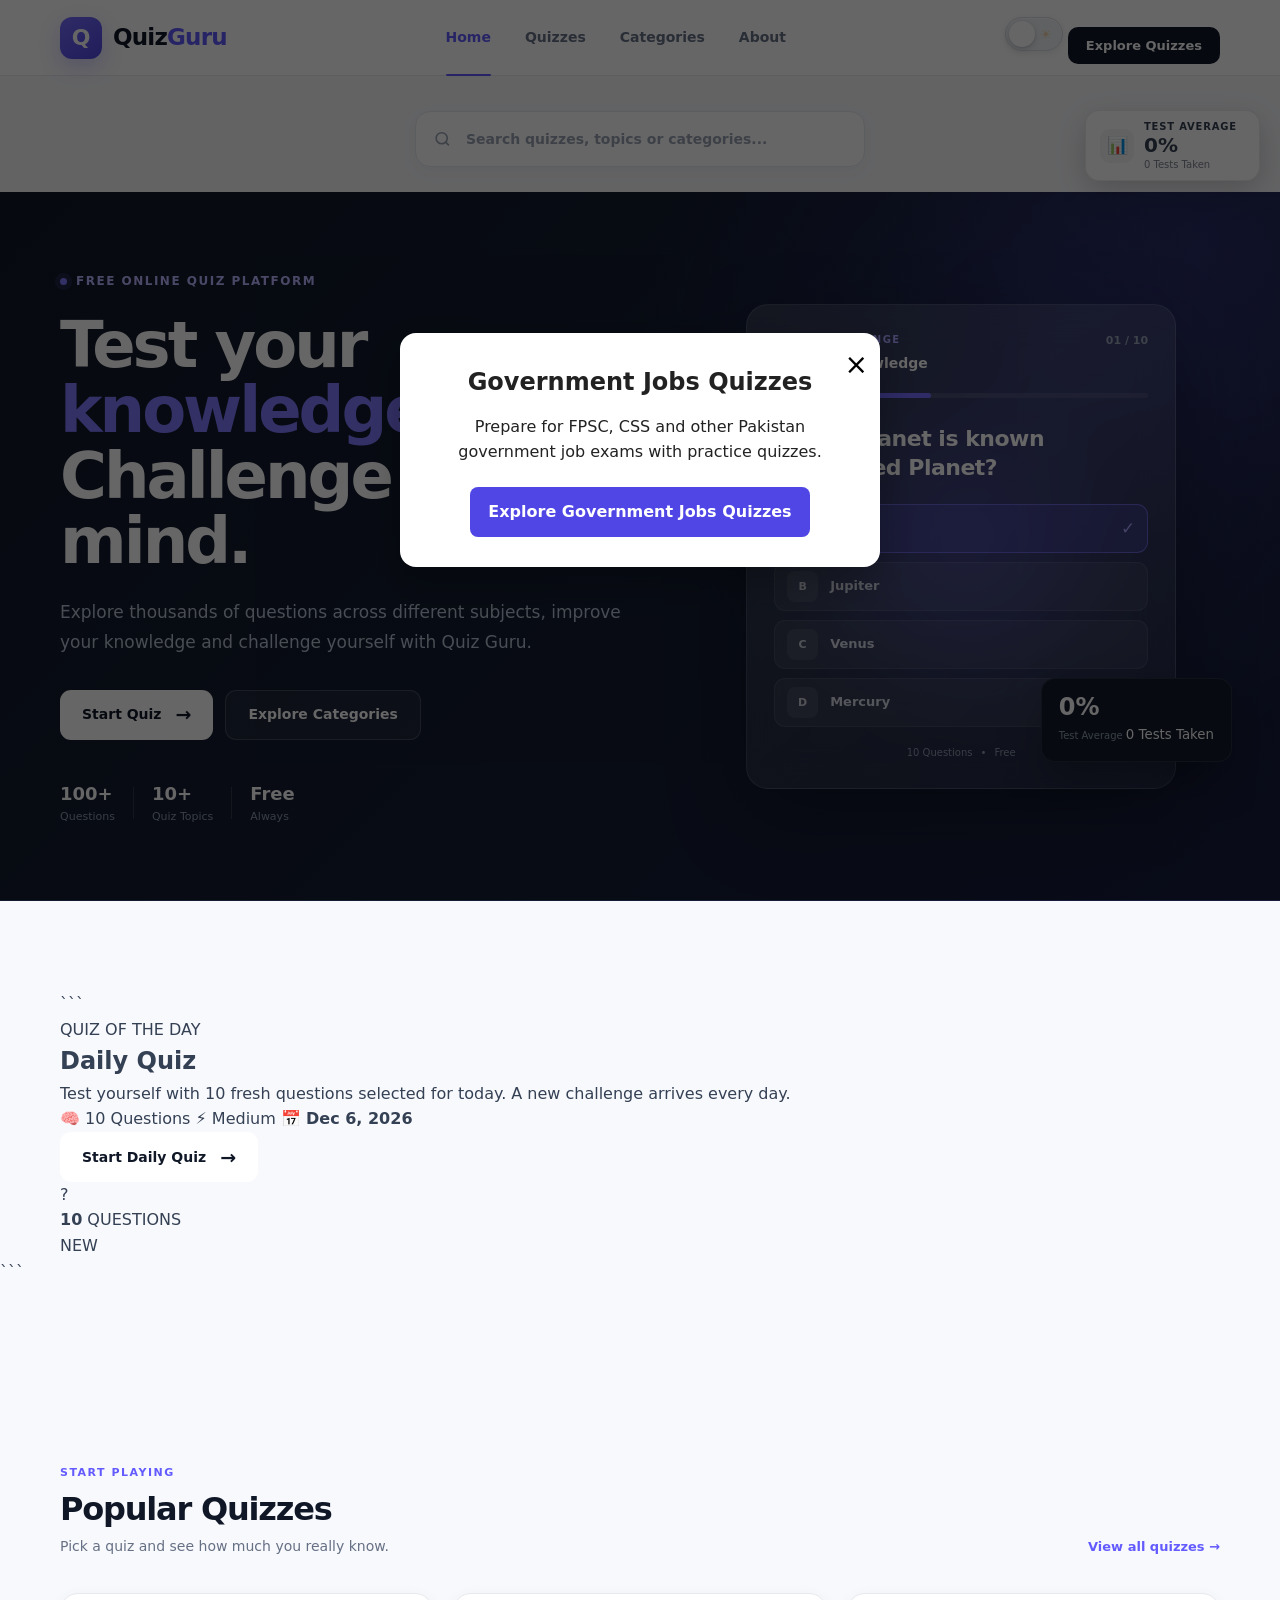
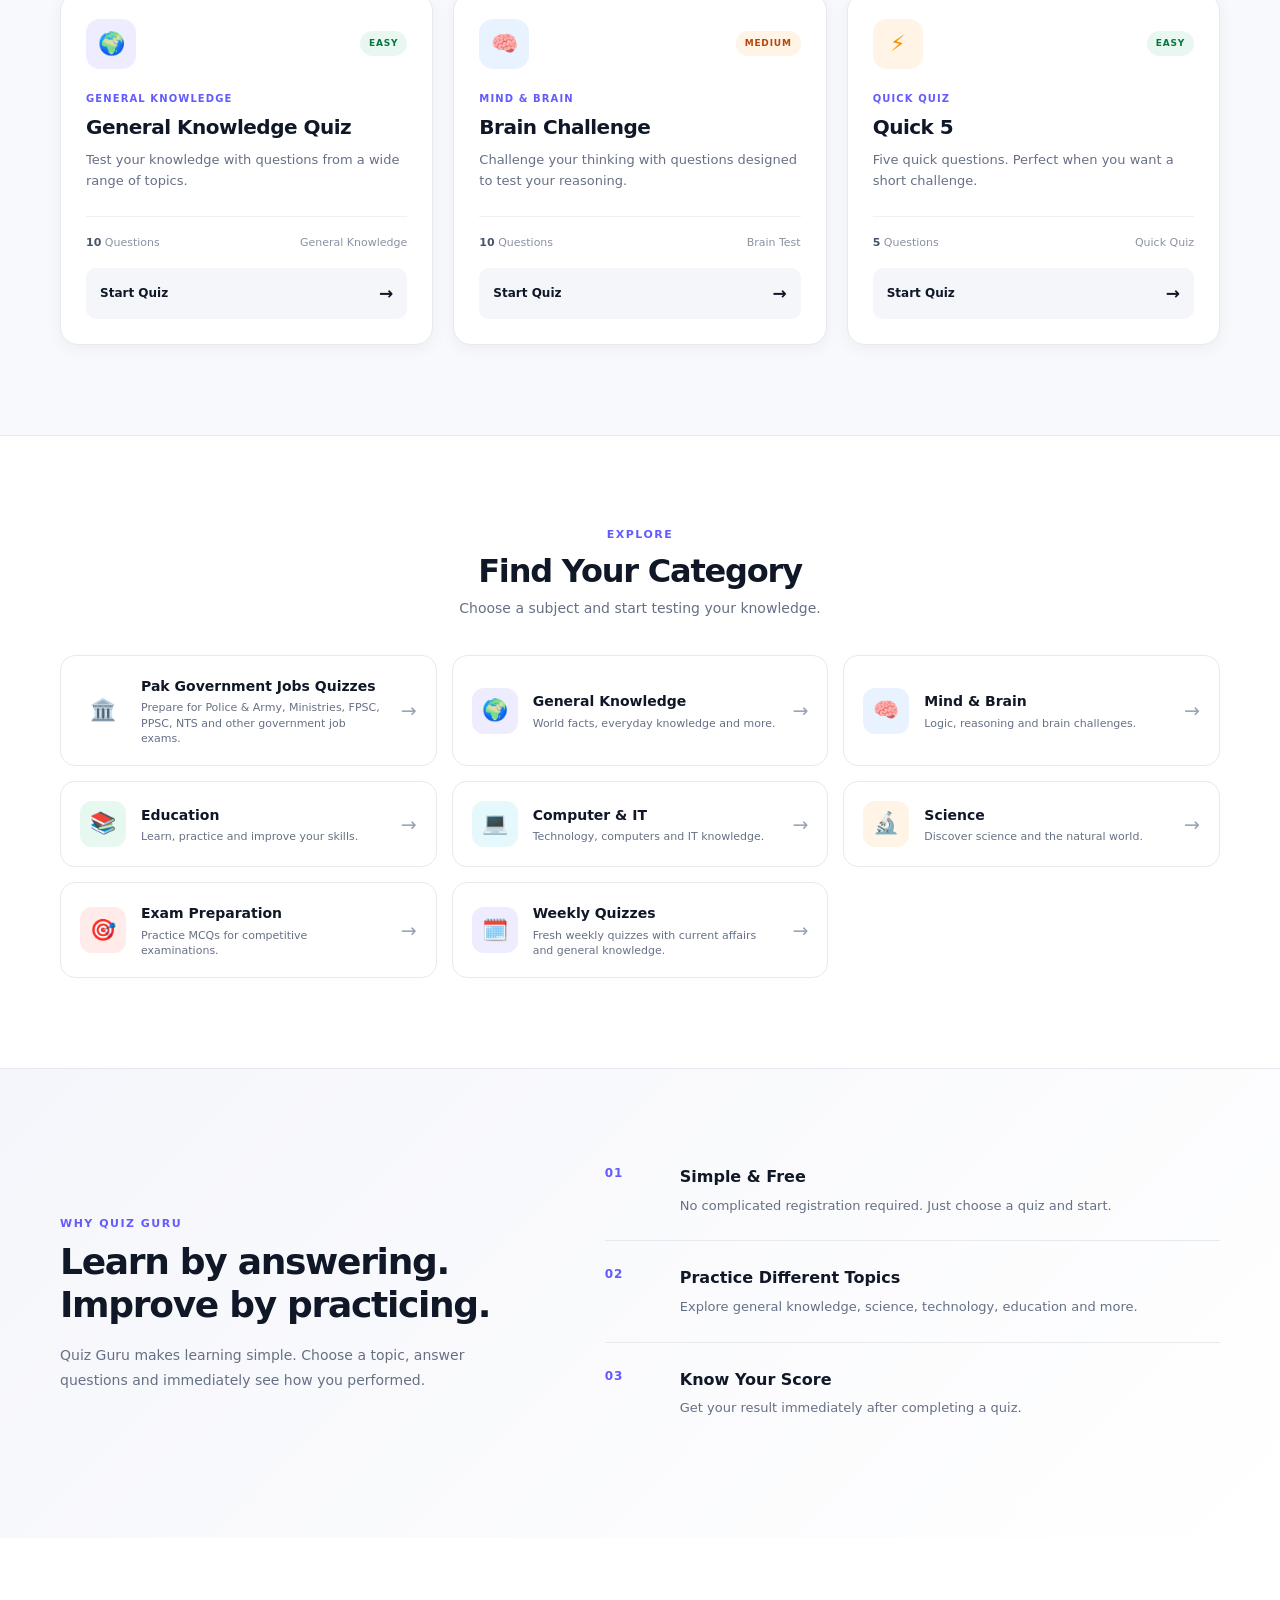
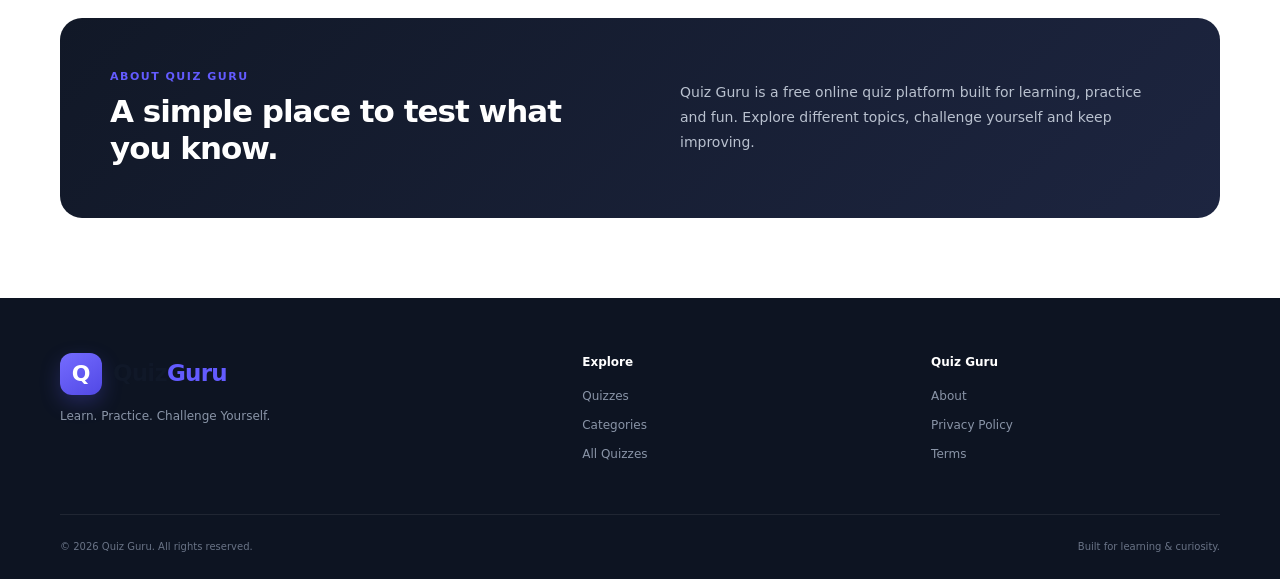
==== commit ad794844: "Update index.html" ====
--- a/index.html
+++ b/index.html
@@ -465,55 +465,66 @@
 ========================== -->
 
 <section class="section daily-quiz-section" id="dailyQuiz">
-
     <div class="container">
 
-        <div class="daily-quiz-card">
-
-            <div class="daily-quiz-content">
-
-                <span class="daily-quiz-kicker">
-                    QUIZ OF THE DAY
-                </span>
-
-                <h2>
-                    Daily Quiz
-                </h2>
-
-                <p id="dailyQuizDescription">
-                    A fresh set of 10 questions every day.
-                    Come back tomorrow for a new challenge.
-                </p>
-
-                <div class="daily-quiz-meta">
-                    <span>🧠 10 Questions</span>
-                    <span>📅 <strong id="dailyQuizDate"></strong></span>
-                </div>
-
-                <a
-                    id="dailyQuizButton"
-                    href="#"
-                    class="primary-button daily-quiz-button"
-                >
-                    Start Daily Quiz
-                    <span>→</span>
-                </a>
-
+```
+    <div class="daily-quiz-card">
+
+        <div class="daily-quiz-content">
+
+            <div class="daily-quiz-badge">
+                <span class="daily-quiz-badge-dot"></span>
+                QUIZ OF THE DAY
             </div>
 
-            <div class="daily-quiz-visual" aria-hidden="true">
-                <div class="daily-quiz-circle">
-                    <span>?</span>
-                </div>
-                <div class="daily-quiz-floating">10</div>
-                <div class="daily-quiz-floating second">NEW</div>
+            <h2>Daily Quiz</h2>
+
+            <p id="dailyQuizDescription">
+                Test yourself with 10 fresh questions selected for today.
+                A new challenge arrives every day.
+            </p>
+
+            <div class="daily-quiz-info">
+                <span>🧠 10 Questions</span>
+                <span>⚡ Medium</span>
+                <span>📅 <strong id="dailyQuizDate"></strong></span>
             </div>
 
+            <a
+                id="dailyQuizButton"
+                href="#"
+                class="primary-button daily-quiz-button"
+            >
+                Start Daily Quiz
+                <span>→</span>
+            </a>
+
         </div>
 
+        <div class="daily-quiz-visual" aria-hidden="true">
+
+            <div class="daily-quiz-main-circle">
+                <span>?</span>
+            </div>
+
+            <div class="daily-quiz-number">
+                <strong>10</strong>
+                <span>QUESTIONS</span>
+            </div>
+
+            <div class="daily-quiz-new">
+                NEW
+            </div>
+
+        </div>
+
     </div>
 
+</div>
+```
+
 </section>
+
 
         <!-- =========================
              POPULAR QUIZZES
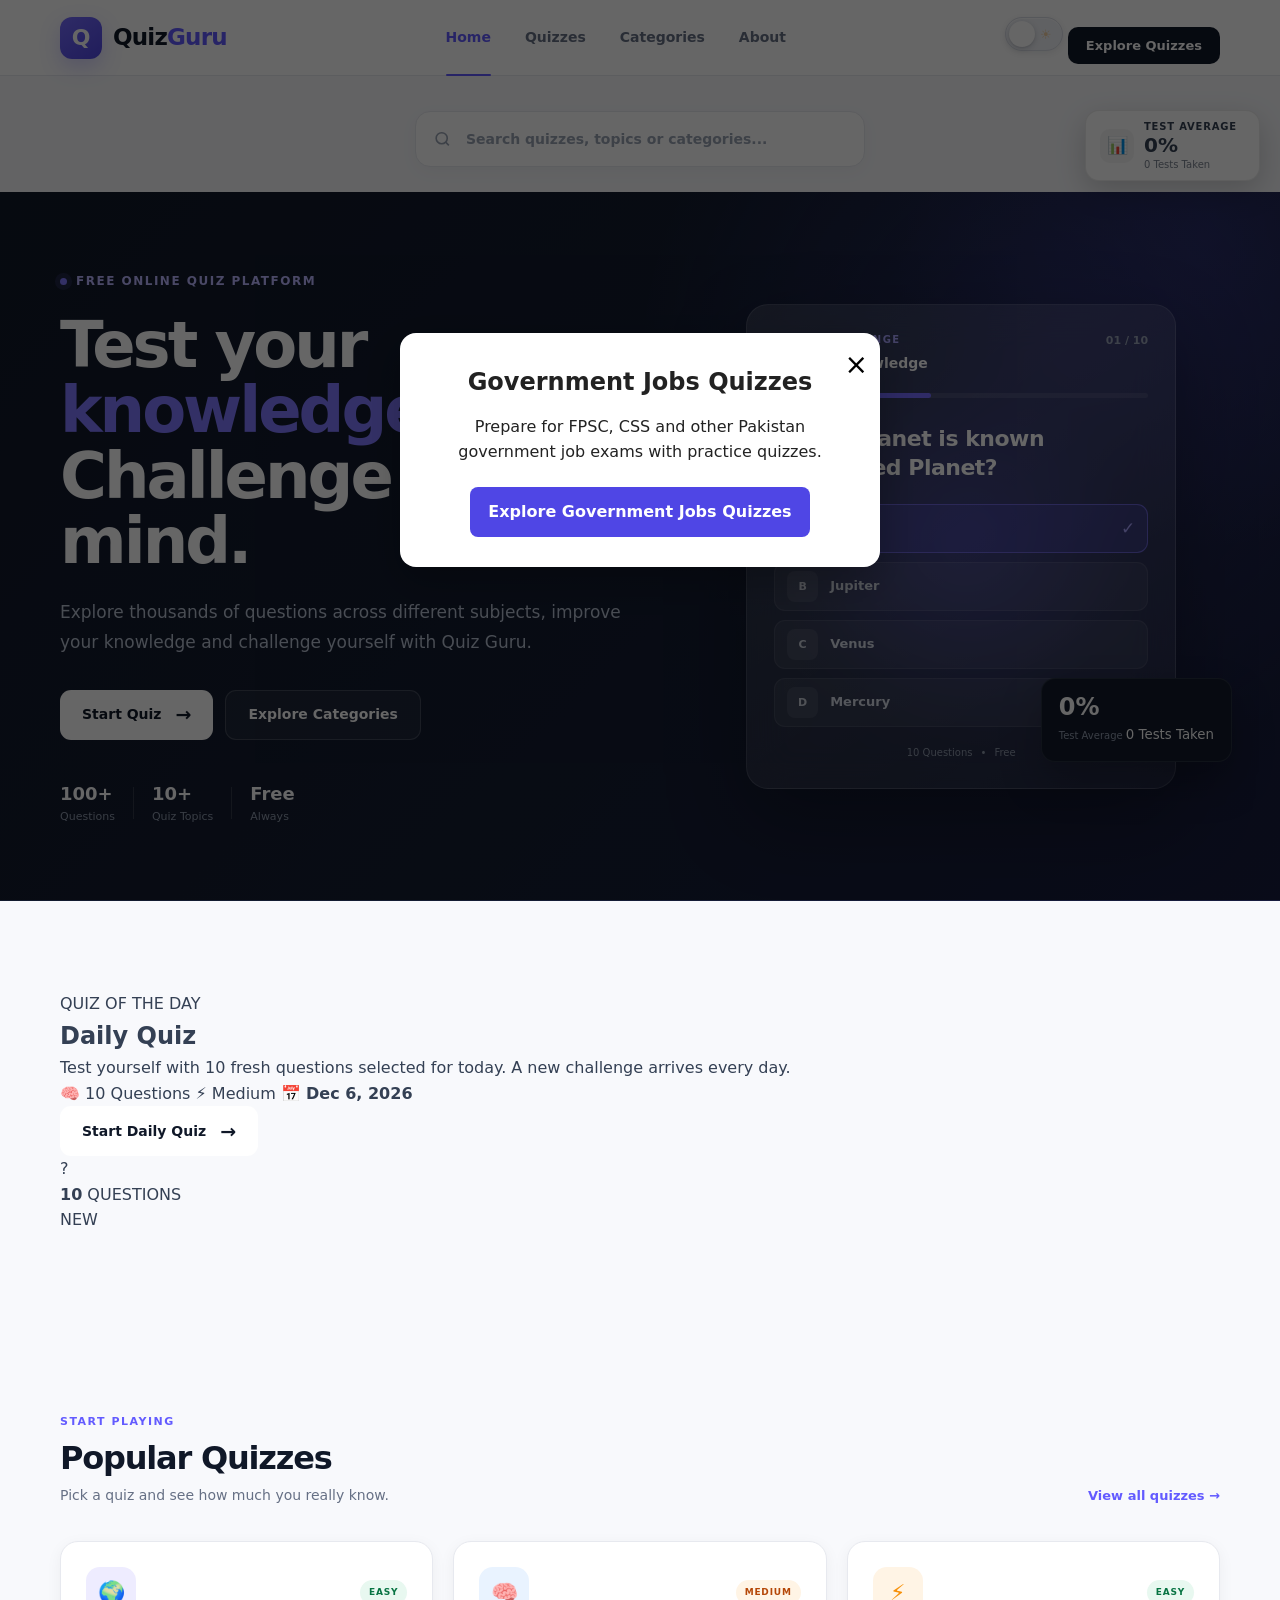
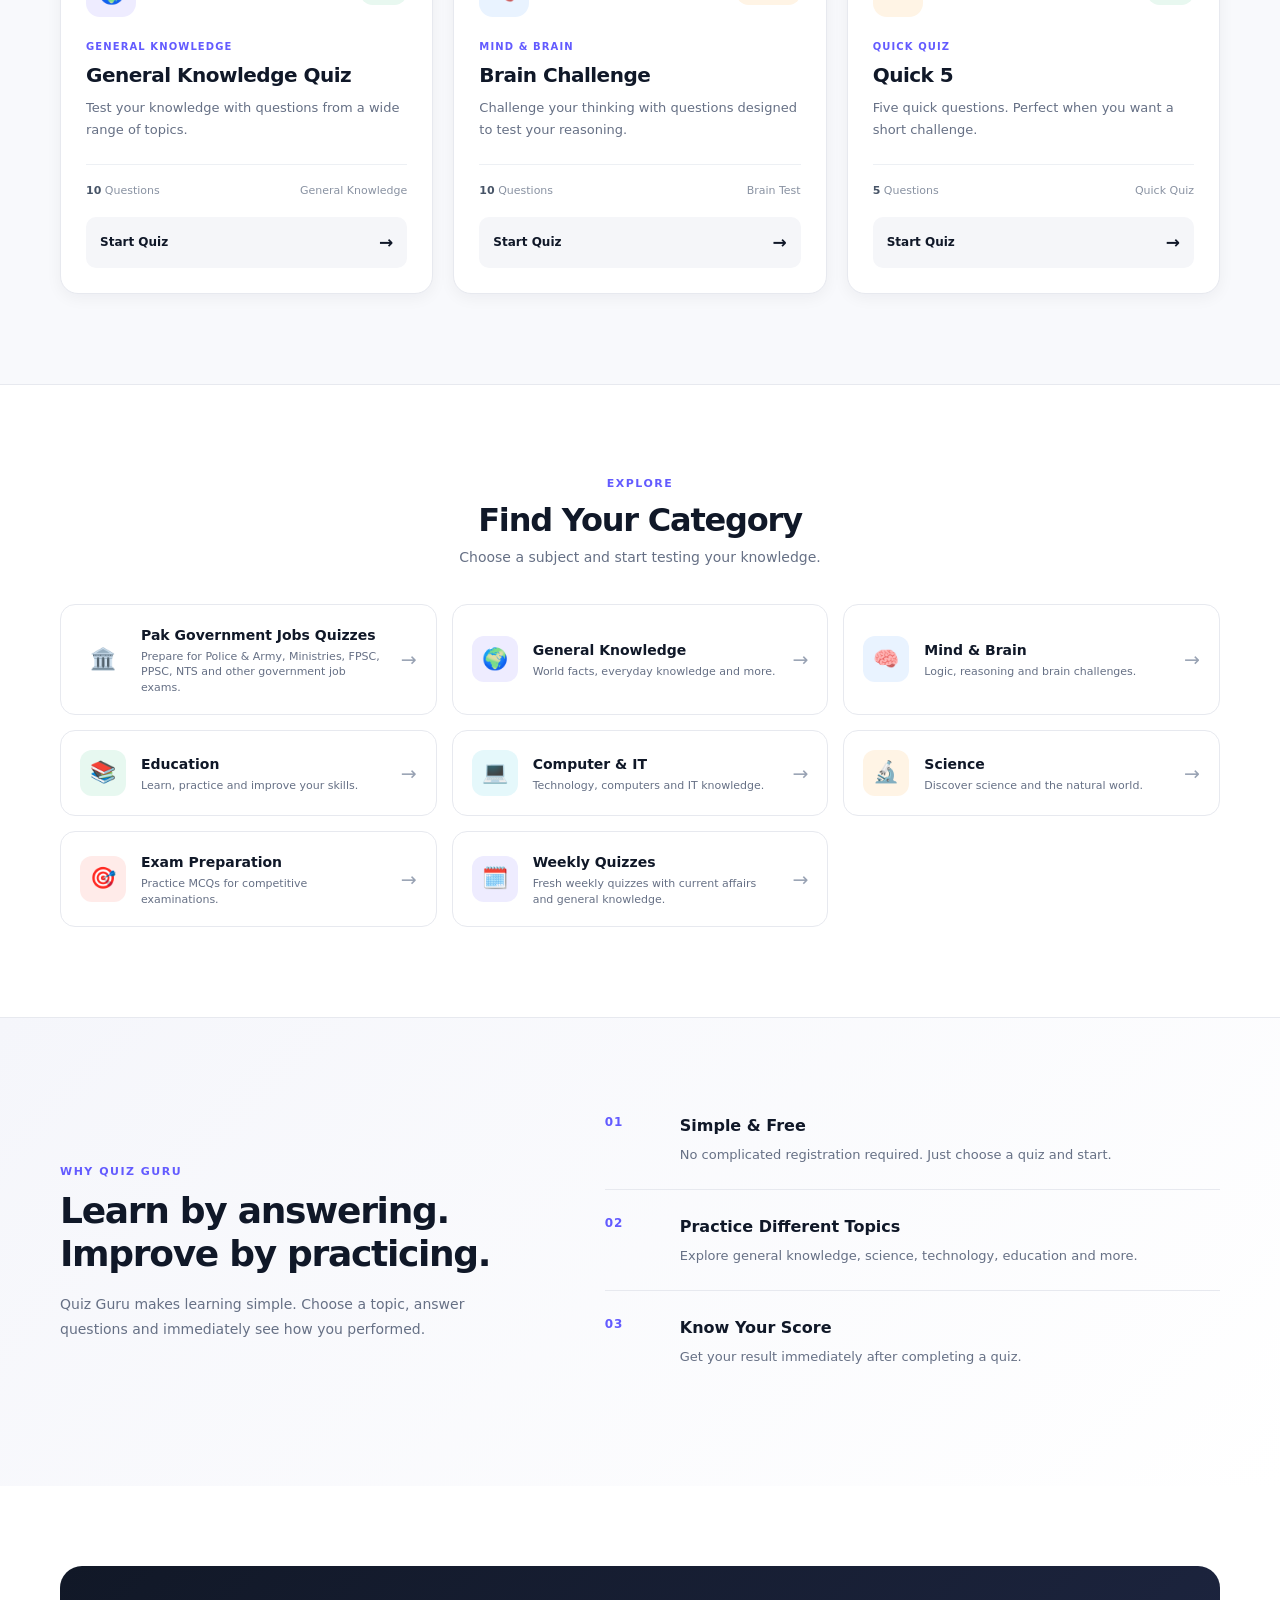
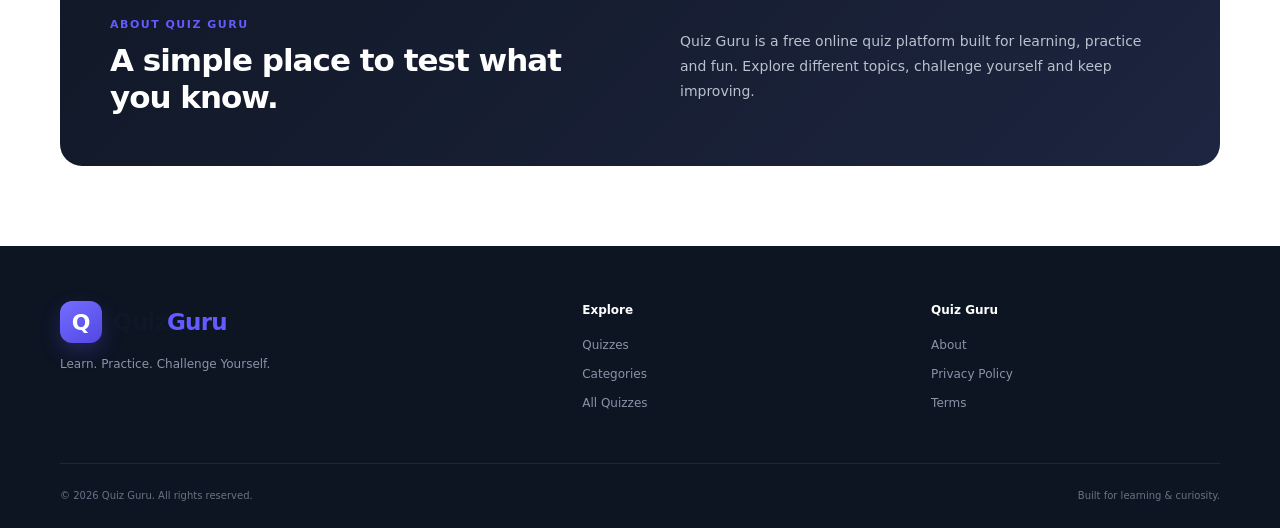
==== commit 9c14b750: "Update index.html" ====
--- a/index.html
+++ b/index.html
@@ -467,64 +467,60 @@
 <section class="section daily-quiz-section" id="dailyQuiz">
     <div class="container">
 
-```
-    <div class="daily-quiz-card">
-
-        <div class="daily-quiz-content">
-
-            <div class="daily-quiz-badge">
-                <span class="daily-quiz-badge-dot"></span>
-                QUIZ OF THE DAY
+        <div class="daily-quiz-card">
+
+            <div class="daily-quiz-content">
+
+                <div class="daily-quiz-badge">
+                    <span class="daily-quiz-badge-dot"></span>
+                    QUIZ OF THE DAY
+                </div>
+
+                <h2>Daily Quiz</h2>
+
+                <p id="dailyQuizDescription">
+                    Test yourself with 10 fresh questions selected for today.
+                    A new challenge arrives every day.
+                </p>
+
+                <div class="daily-quiz-info">
+                    <span>🧠 10 Questions</span>
+                    <span>⚡ Medium</span>
+                    <span>📅 <strong id="dailyQuizDate"></strong></span>
+                </div>
+
+                <a
+                    id="dailyQuizButton"
+                    href="#"
+                    class="primary-button daily-quiz-button"
+                >
+                    Start Daily Quiz
+                    <span>→</span>
+                </a>
+
             </div>
 
-            <h2>Daily Quiz</h2>
-
-            <p id="dailyQuizDescription">
-                Test yourself with 10 fresh questions selected for today.
-                A new challenge arrives every day.
-            </p>
-
-            <div class="daily-quiz-info">
-                <span>🧠 10 Questions</span>
-                <span>⚡ Medium</span>
-                <span>📅 <strong id="dailyQuizDate"></strong></span>
+            <div class="daily-quiz-visual" aria-hidden="true">
+
+                <div class="daily-quiz-main-circle">
+                    <span>?</span>
+                </div>
+
+                <div class="daily-quiz-number">
+                    <strong>10</strong>
+                    <span>QUESTIONS</span>
+                </div>
+
+                <div class="daily-quiz-new">
+                    NEW
+                </div>
+
             </div>
 
-            <a
-                id="dailyQuizButton"
-                href="#"
-                class="primary-button daily-quiz-button"
-            >
-                Start Daily Quiz
-                <span>→</span>
-            </a>
-
         </div>
 
-        <div class="daily-quiz-visual" aria-hidden="true">
-
-            <div class="daily-quiz-main-circle">
-                <span>?</span>
-            </div>
-
-            <div class="daily-quiz-number">
-                <strong>10</strong>
-                <span>QUESTIONS</span>
-            </div>
-
-            <div class="daily-quiz-new">
-                NEW
-            </div>
-
-        </div>
-
     </div>
-
-</div>
-```
-
 </section>
-
 
         <!-- =========================
              POPULAR QUIZZES
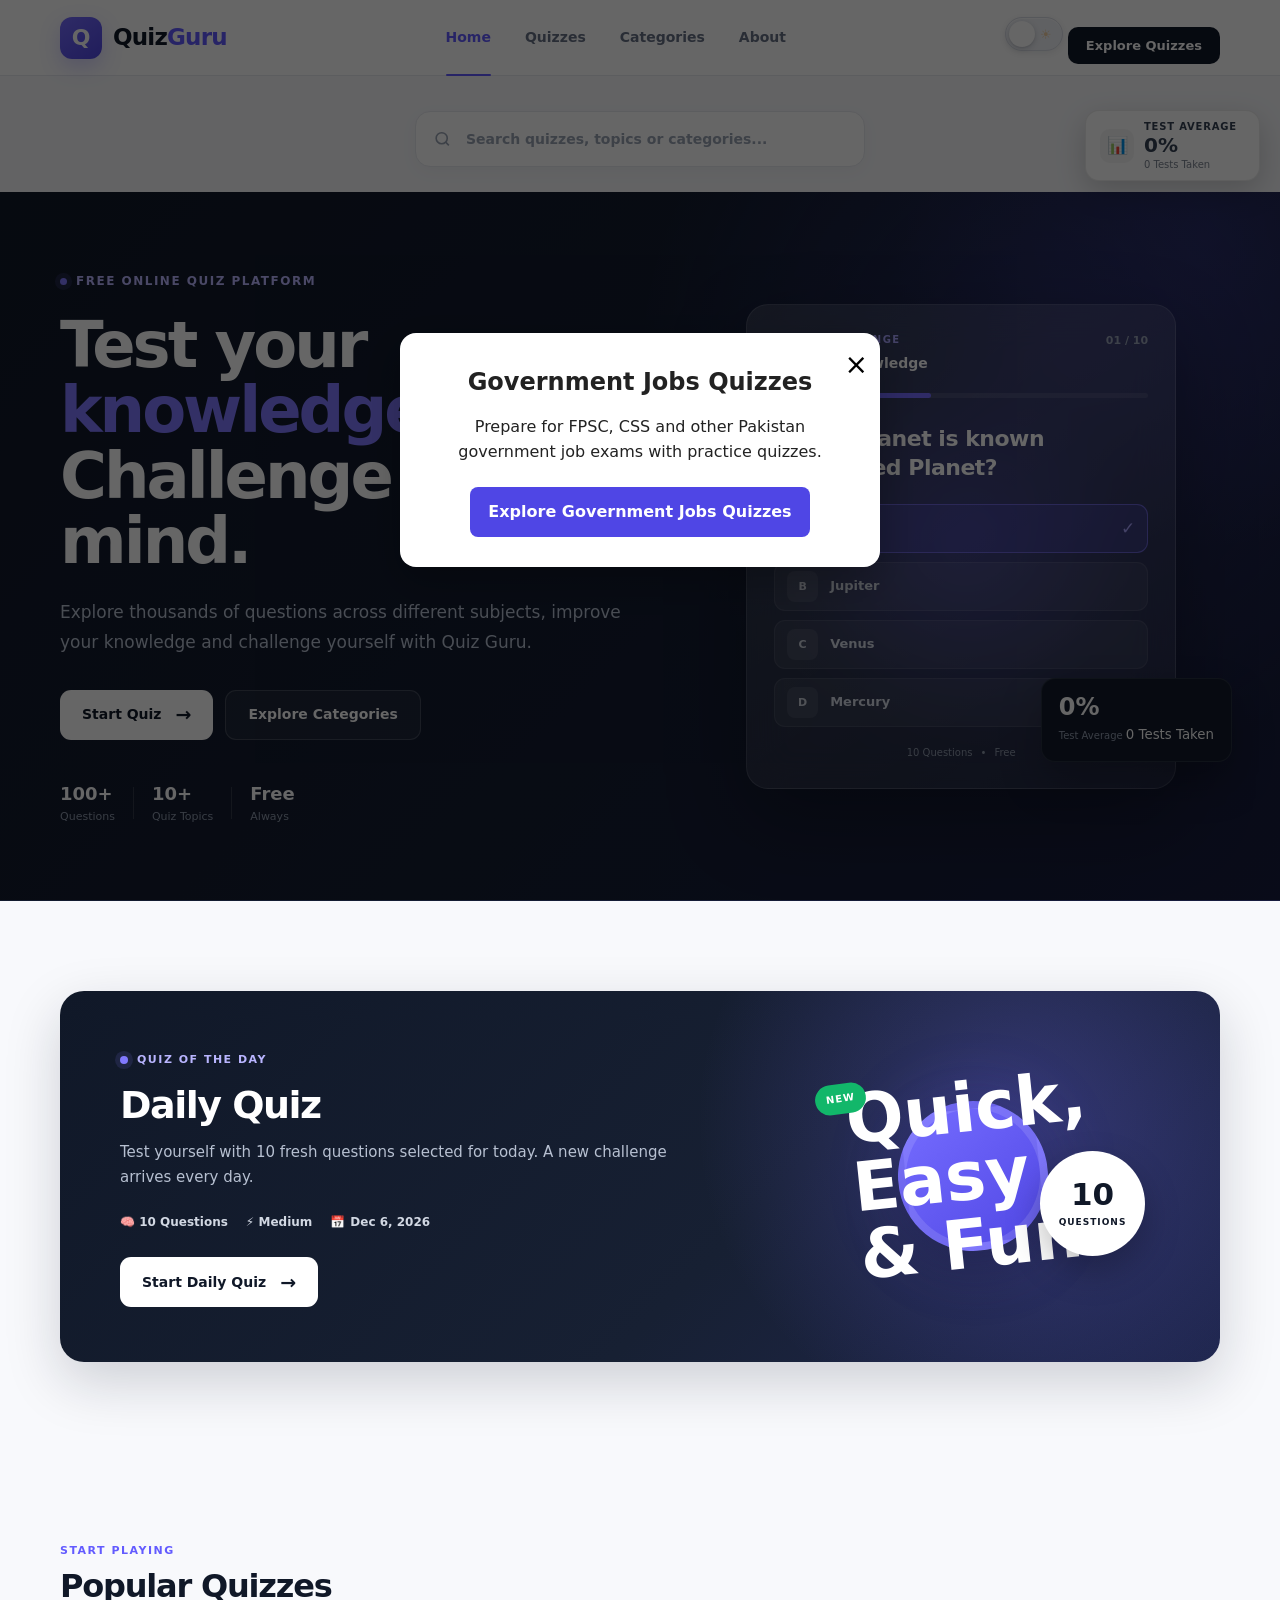
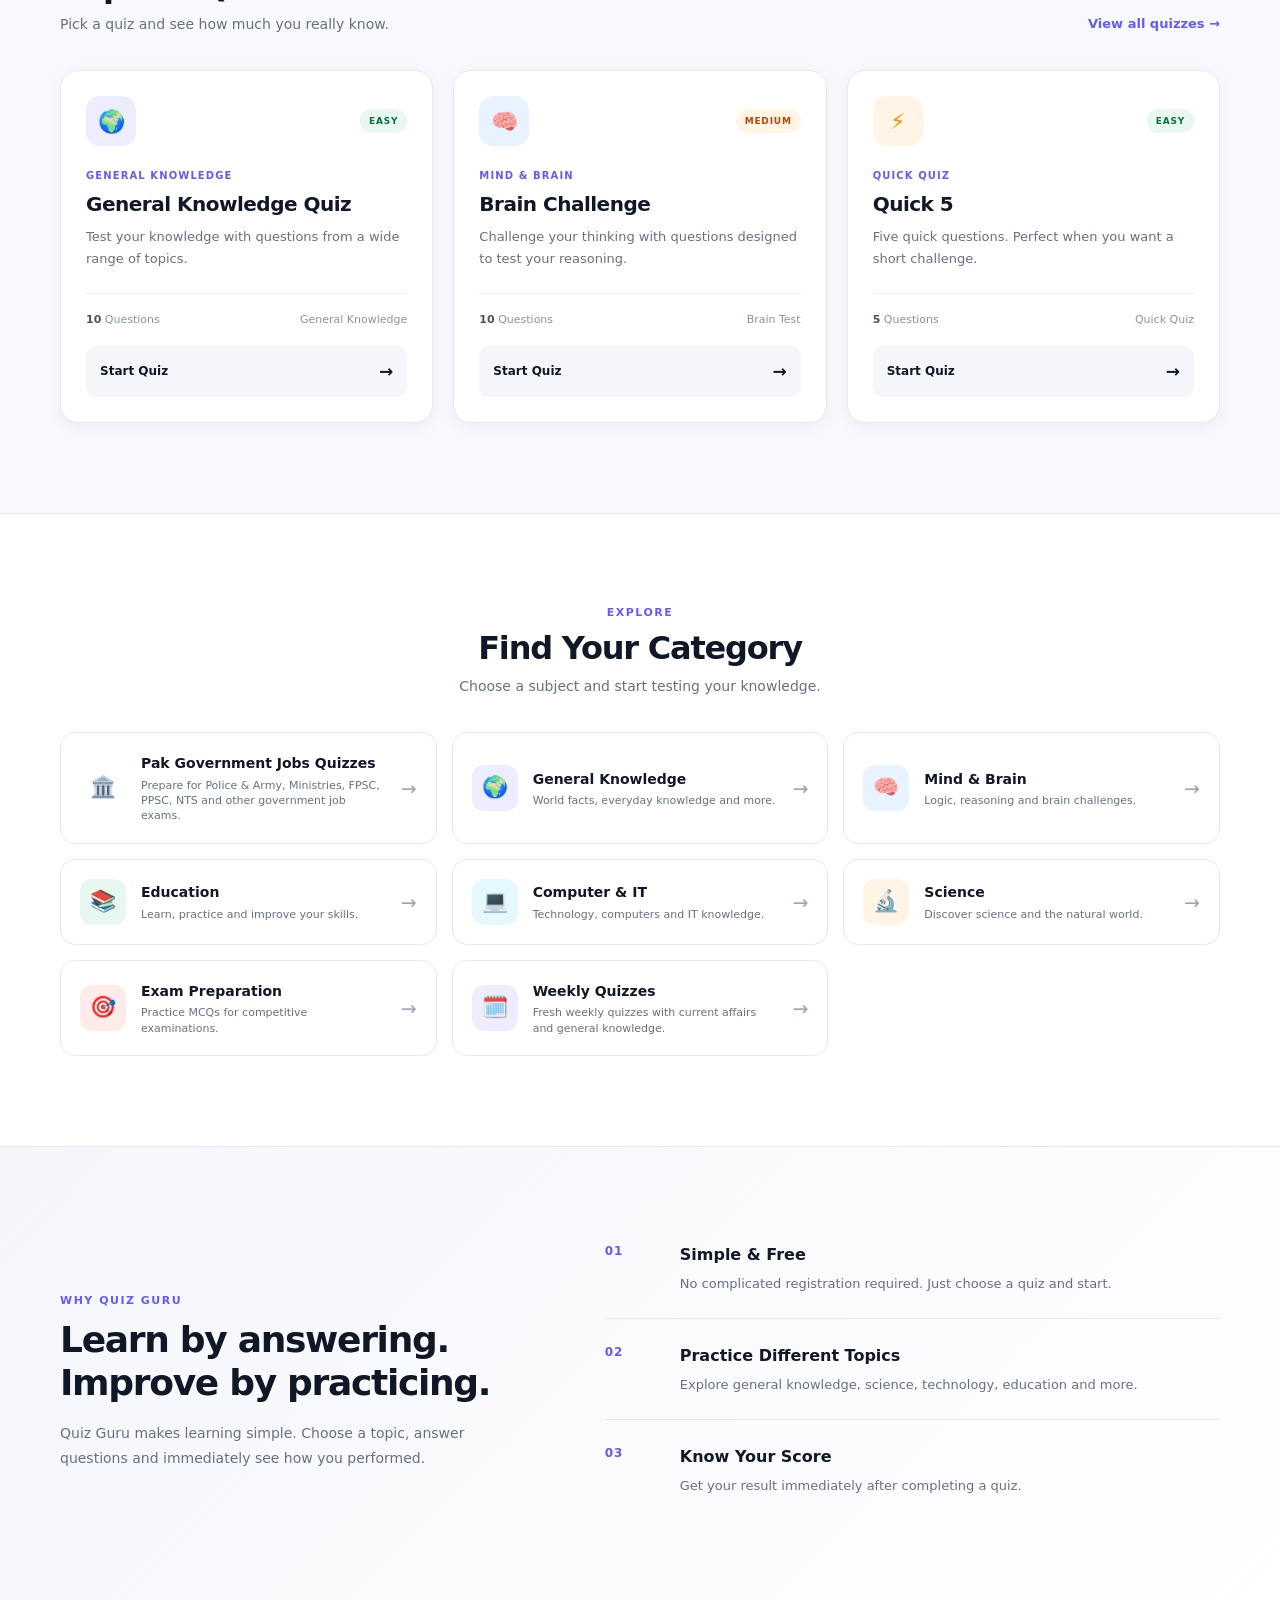
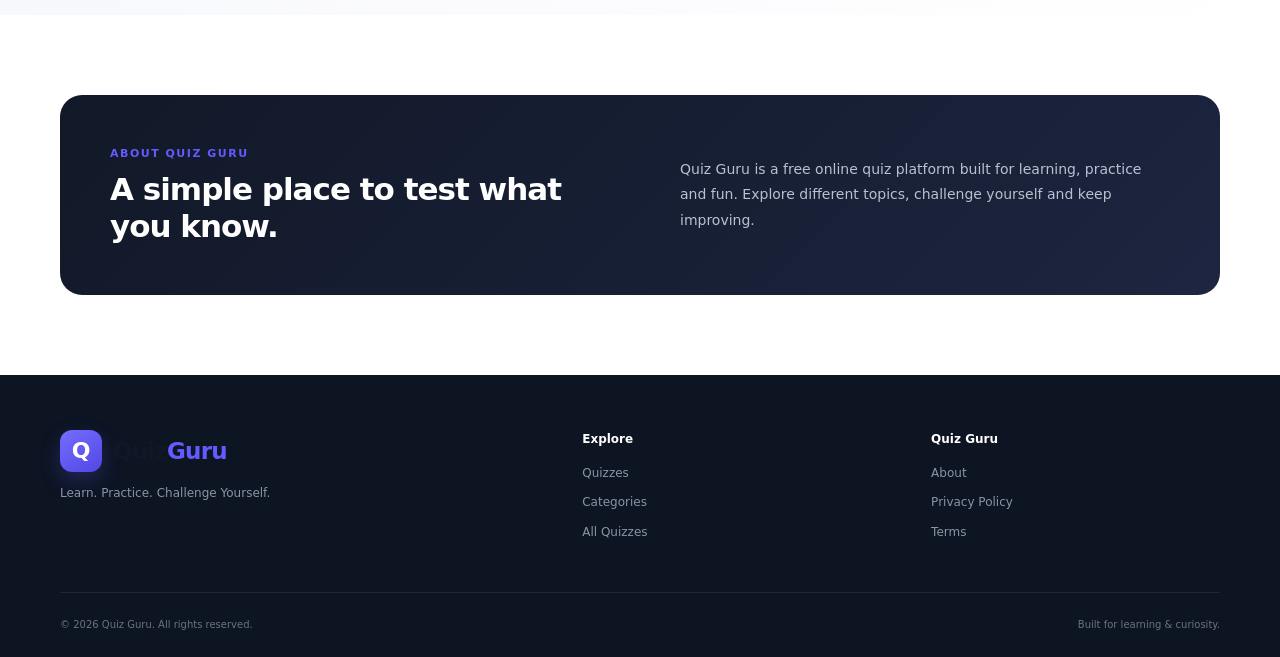
==== commit bc0c35bc: "Update index.html" ====
--- a/index.html
+++ b/index.html
@@ -503,7 +503,7 @@
             <div class="daily-quiz-visual" aria-hidden="true">
 
                 <div class="daily-quiz-main-circle">
-                    <span>?</span>
+                    <span> Quick, Easy & Fun </span>
                 </div>
 
                 <div class="daily-quiz-number">
--- a/css/style.css
+++ b/css/style.css
@@ -4542,3 +4542,332 @@
     color: #666;
 }
 }
+/* =========================================================
+   DAILY QUIZ
+========================================================= */
+
+.daily-quiz-section {
+    background: var(--background);
+}
+
+.daily-quiz-card {
+    position: relative;
+
+    display: grid;
+    grid-template-columns: 1.25fr 0.75fr;
+
+    align-items: center;
+
+    gap: 40px;
+
+    min-height: 360px;
+
+    padding: 55px 60px;
+
+    overflow: hidden;
+
+    border-radius: 24px;
+
+    background:
+        radial-gradient(
+            circle at 82% 35%,
+            rgba(117, 108, 255, 0.30),
+            transparent 32%
+        ),
+        linear-gradient(
+            135deg,
+            #101828 0%,
+            #172033 60%,
+            #202750 100%
+        );
+
+    color: #ffffff;
+
+    box-shadow:
+        0 20px 55px rgba(16, 24, 40, 0.18);
+}
+
+.daily-quiz-content {
+    position: relative;
+    z-index: 2;
+}
+
+.daily-quiz-badge {
+    display: inline-flex;
+    align-items: center;
+    gap: 9px;
+
+    margin-bottom: 15px;
+
+    color: #b9b5ff;
+
+    font-size: 11px;
+    font-weight: 850;
+
+    letter-spacing: 1.5px;
+}
+
+.daily-quiz-badge-dot {
+    width: 8px;
+    height: 8px;
+
+    border-radius: 50%;
+
+    background: #8179ff;
+
+    box-shadow:
+        0 0 0 5px rgba(129, 121, 255, 0.12);
+}
+
+.daily-quiz-card h2 {
+    margin-bottom: 12px;
+
+    color: #ffffff;
+
+    font-size: 38px;
+    line-height: 1.15;
+
+    letter-spacing: -1.5px;
+}
+
+.daily-quiz-card p {
+    max-width: 570px;
+
+    margin-bottom: 22px;
+
+    color: #b7c0d1;
+
+    font-size: 15px;
+    line-height: 1.7;
+}
+
+.daily-quiz-info {
+    display: flex;
+    align-items: center;
+    flex-wrap: wrap;
+    gap: 10px 18px;
+
+    margin-bottom: 25px;
+
+    color: #d2d8e3;
+
+    font-size: 12px;
+    font-weight: 700;
+}
+
+.daily-quiz-info span {
+    display: inline-flex;
+    align-items: center;
+    gap: 5px;
+}
+
+.daily-quiz-button {
+    width: fit-content;
+
+    background: #ffffff;
+
+    color: #101828;
+}
+
+.daily-quiz-button:hover {
+    background: #f3f4f6;
+}
+
+/* DAILY QUIZ VISUAL */
+
+.daily-quiz-visual {
+    position: relative;
+
+    min-height: 250px;
+
+    display: flex;
+    align-items: center;
+    justify-content: center;
+}
+
+.daily-quiz-main-circle {
+    width: 150px;
+    height: 150px;
+
+    display: flex;
+    align-items: center;
+    justify-content: center;
+
+    border-radius: 50%;
+
+    background:
+        linear-gradient(
+            145deg,
+            #756cff,
+            #5148e5
+        );
+
+    border: 8px solid rgba(255,255,255,0.12);
+
+    box-shadow:
+        0 20px 55px rgba(0,0,0,0.30),
+        0 0 70px rgba(99,91,255,0.25);
+
+    transform: rotate(-6deg);
+}
+
+.daily-quiz-main-circle span {
+    color: #ffffff;
+
+    font-size: 68px;
+    line-height: 1;
+
+    font-weight: 850;
+}
+
+.daily-quiz-number {
+    position: absolute;
+
+    right: 4%;
+    bottom: 18%;
+
+    display: flex;
+    flex-direction: column;
+    align-items: center;
+    justify-content: center;
+
+    width: 105px;
+    height: 105px;
+
+    border-radius: 50%;
+
+    background: #ffffff;
+
+    color: #101828;
+
+    box-shadow:
+        0 15px 35px rgba(0,0,0,0.25);
+}
+
+.daily-quiz-number strong {
+    font-size: 31px;
+    line-height: 1;
+}
+
+.daily-quiz-number span {
+    margin-top: 5px;
+
+    font-size: 9px;
+    font-weight: 850;
+
+    letter-spacing: 1px;
+}
+
+.daily-quiz-new {
+    position: absolute;
+
+    left: 8%;
+    top: 13%;
+
+    padding: 7px 11px;
+
+    border-radius: 20px;
+
+    background: #12b76a;
+
+    color: #ffffff;
+
+    font-size: 10px;
+    font-weight: 850;
+
+    letter-spacing: 1px;
+
+    transform: rotate(-8deg);
+}
+
+/* DARK MODE */
+
+body.dark-mode .daily-quiz-section {
+    background: #0f172a !important;
+}
+
+body.dark-mode .daily-quiz-card {
+    background:
+        radial-gradient(
+            circle at 82% 35%,
+            rgba(117, 108, 255, 0.24),
+            transparent 32%
+        ),
+        linear-gradient(
+            135deg,
+            #101828 0%,
+            #172033 60%,
+            #202750 100%
+        );
+
+    box-shadow:
+        0 20px 55px rgba(0,0,0,0.30);
+}
+
+/* MOBILE */
+
+@media (max-width: 800px) {
+
+    .daily-quiz-card {
+        grid-template-columns: 1fr;
+
+        padding: 40px 30px;
+
+        gap: 20px;
+    }
+
+    .daily-quiz-visual {
+        min-height: 220px;
+    }
+
+    .daily-quiz-main-circle {
+        width: 125px;
+        height: 125px;
+    }
+
+    .daily-quiz-main-circle span {
+        font-size: 56px;
+    }
+
+    .daily-quiz-number {
+        width: 90px;
+        height: 90px;
+
+        right: 10%;
+        bottom: 5%;
+    }
+
+    .daily-quiz-new {
+        left: 12%;
+        top: 8%;
+    }
+}
+
+@media (max-width: 500px) {
+
+    .daily-quiz-card {
+        padding: 32px 22px;
+    }
+
+    .daily-quiz-card h2 {
+        font-size: 31px;
+    }
+
+    .daily-quiz-card p {
+        font-size: 14px;
+    }
+
+    .daily-quiz-info {
+        flex-direction: column;
+        align-items: flex-start;
+        gap: 8px;
+    }
+
+    .daily-quiz-button {
+        width: 100%;
+    }
+
+    .daily-quiz-visual {
+        min-height: 190px;
+    }
+}
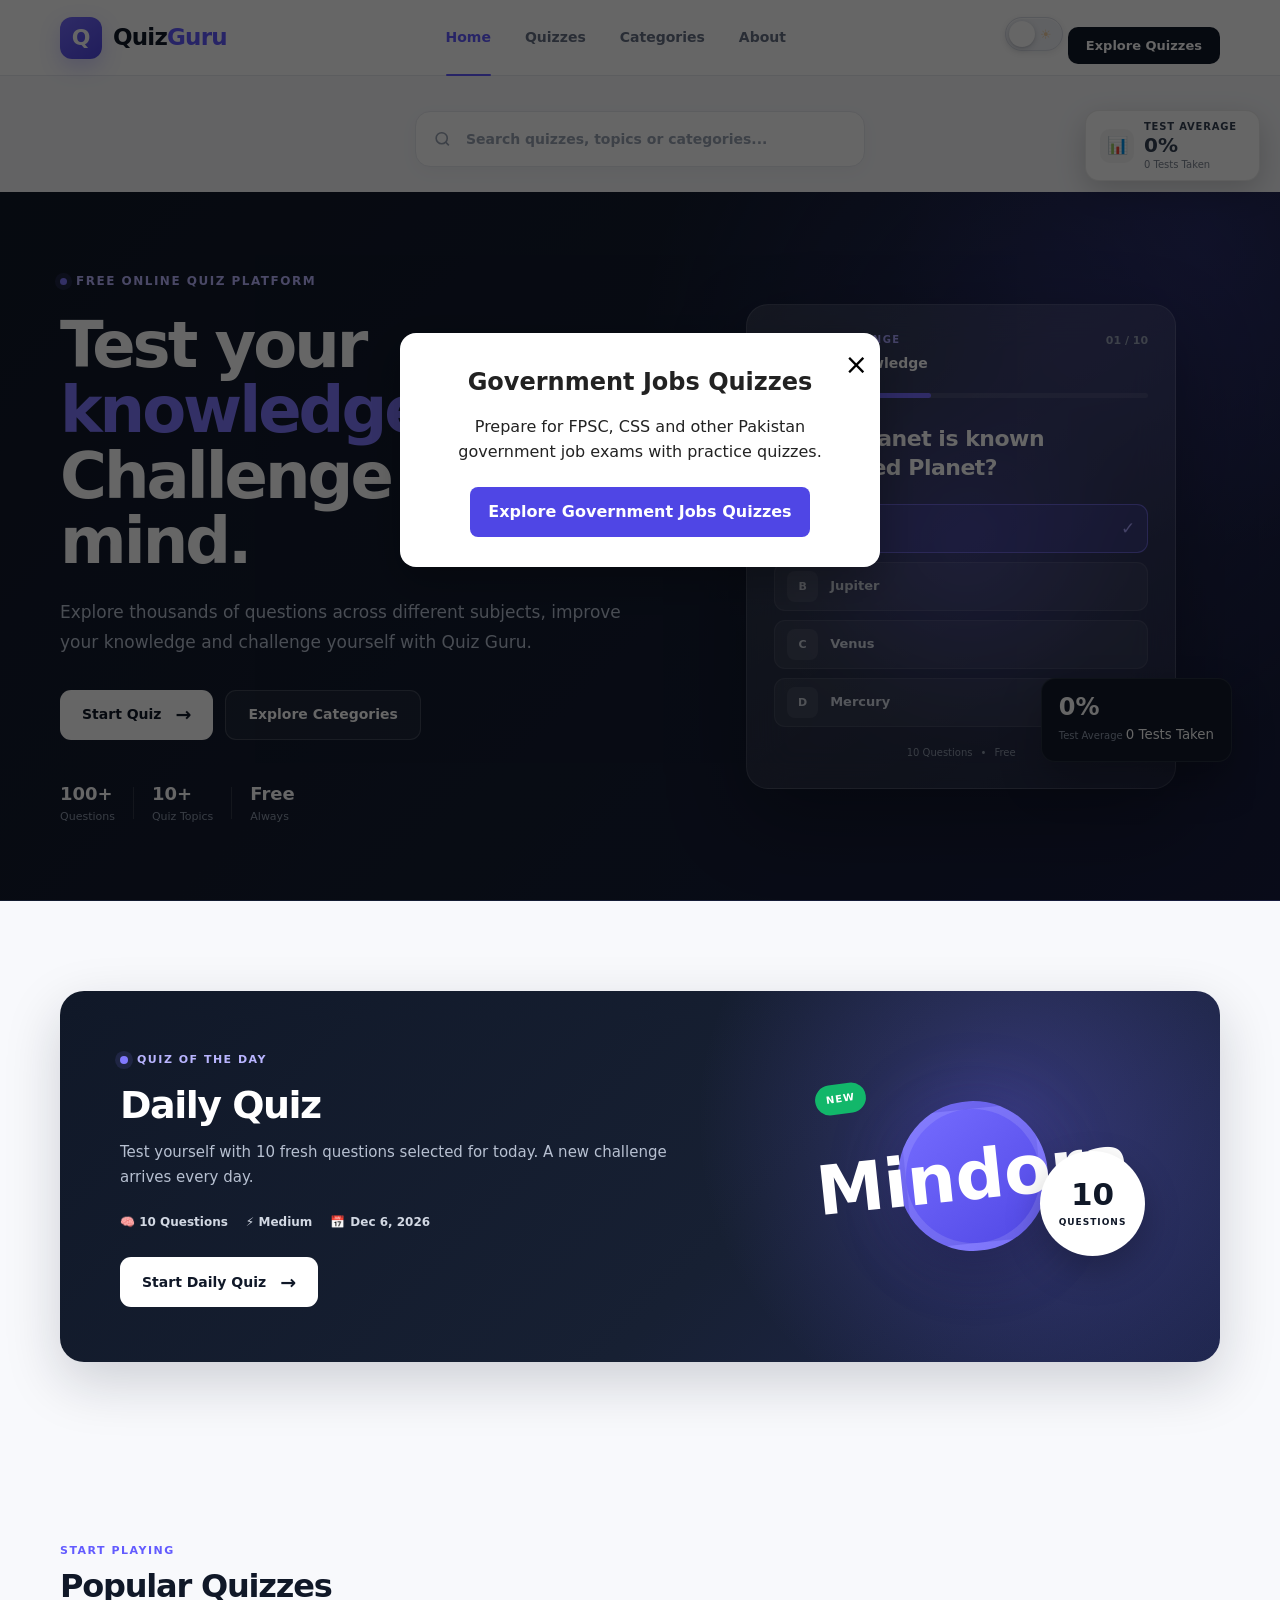
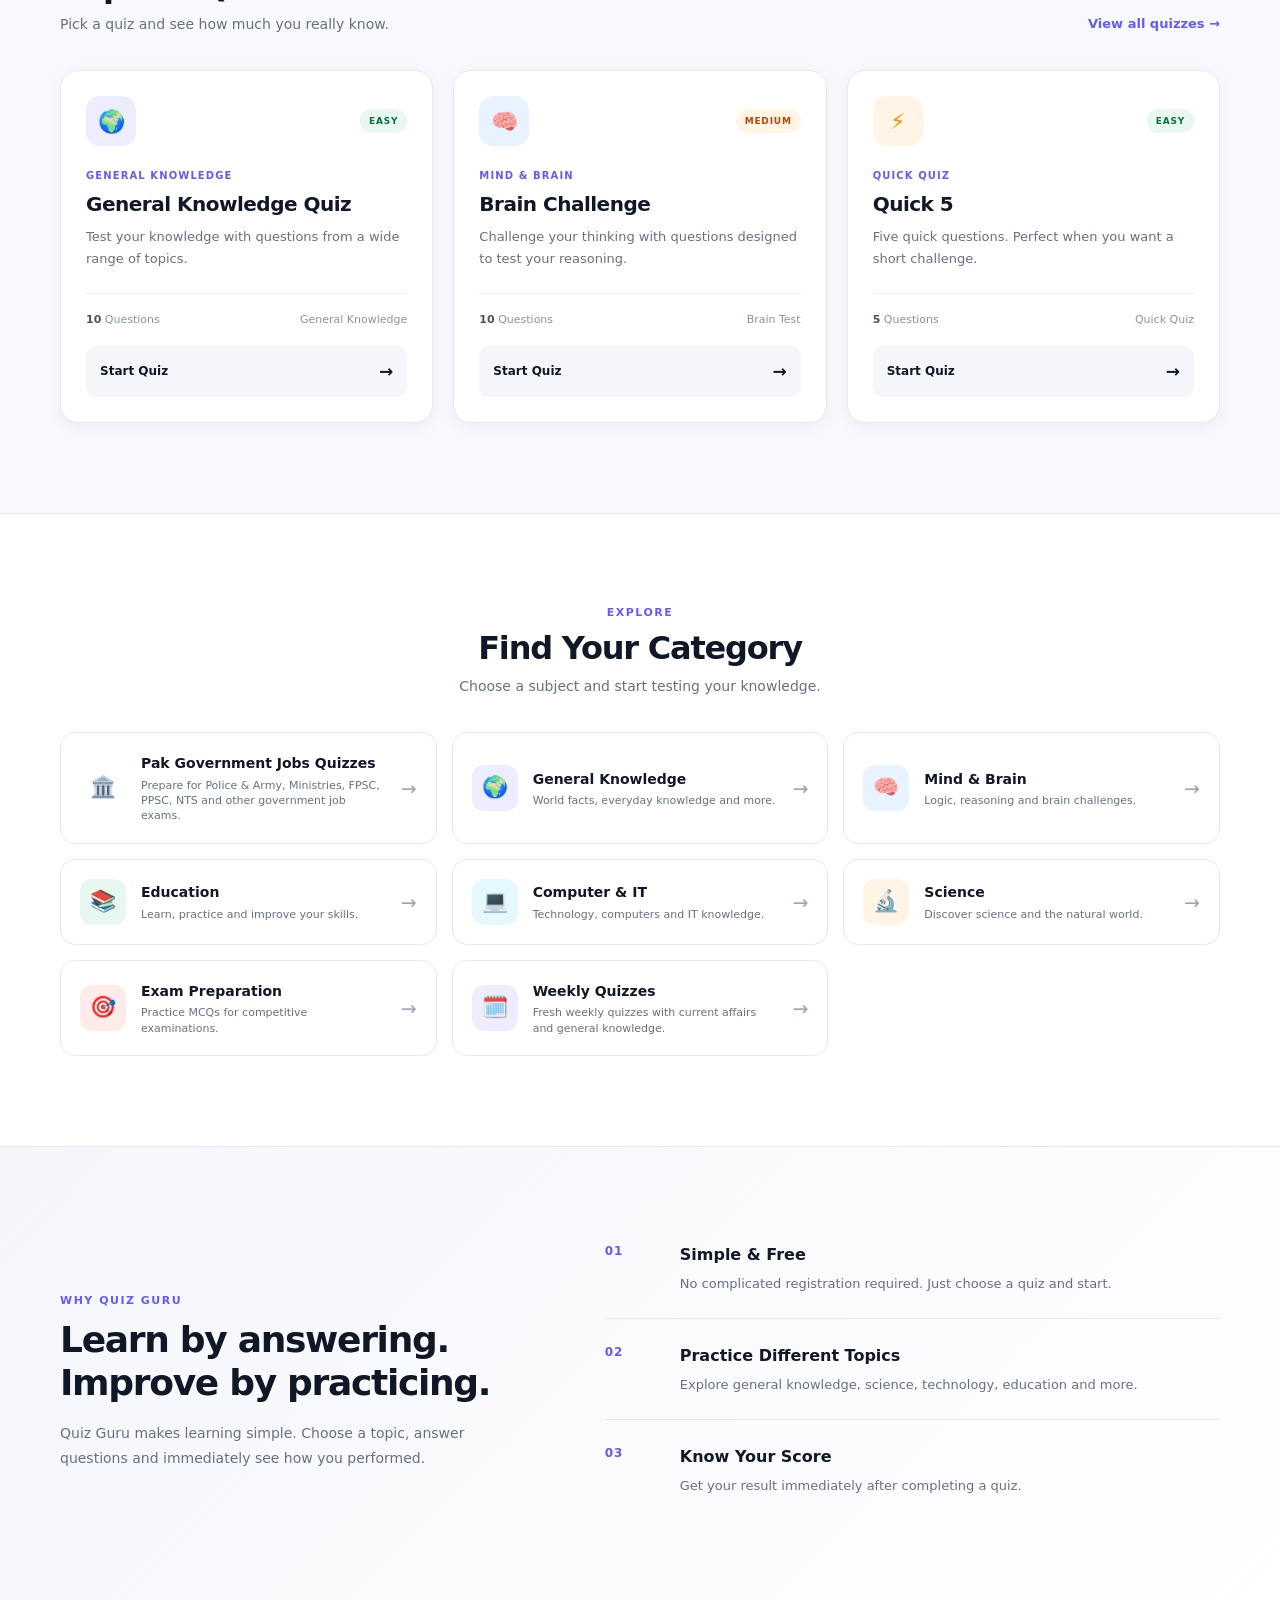
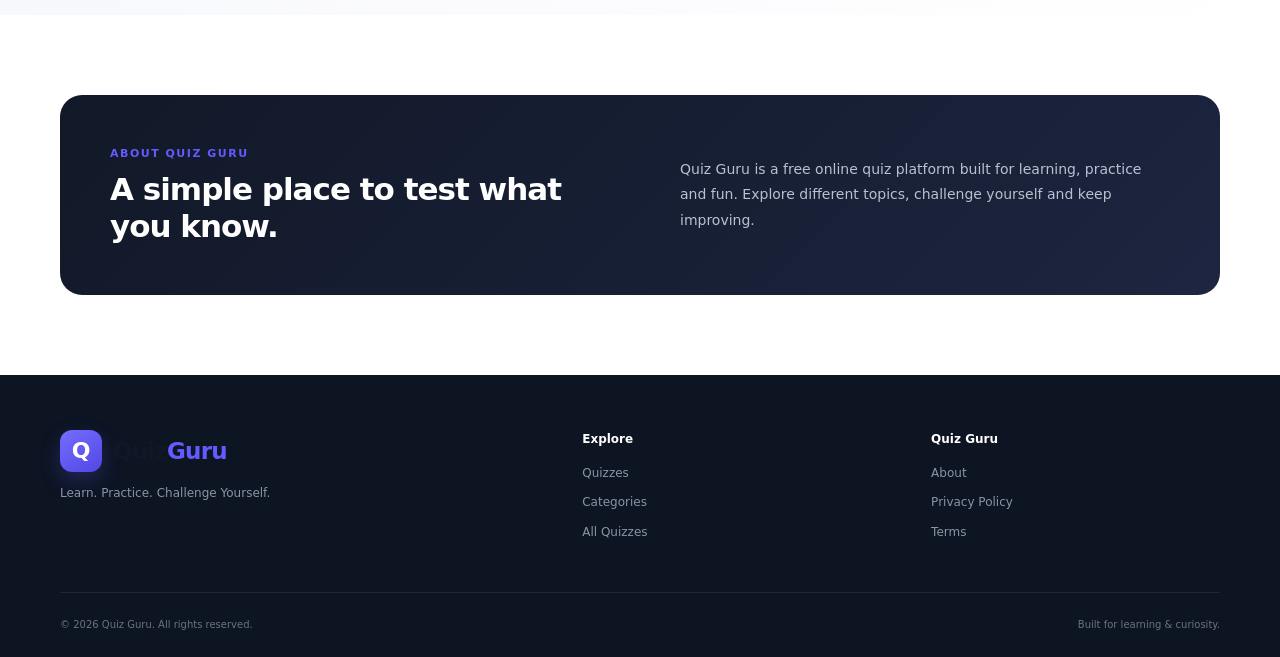
==== commit f35e69ab: "Update index.html" ====
--- a/index.html
+++ b/index.html
@@ -503,7 +503,7 @@
             <div class="daily-quiz-visual" aria-hidden="true">
 
                 <div class="daily-quiz-main-circle">
-                    <span> Quick, Easy & Fun </span>
+                    <span> Mindora </span>
                 </div>
 
                 <div class="daily-quiz-number">
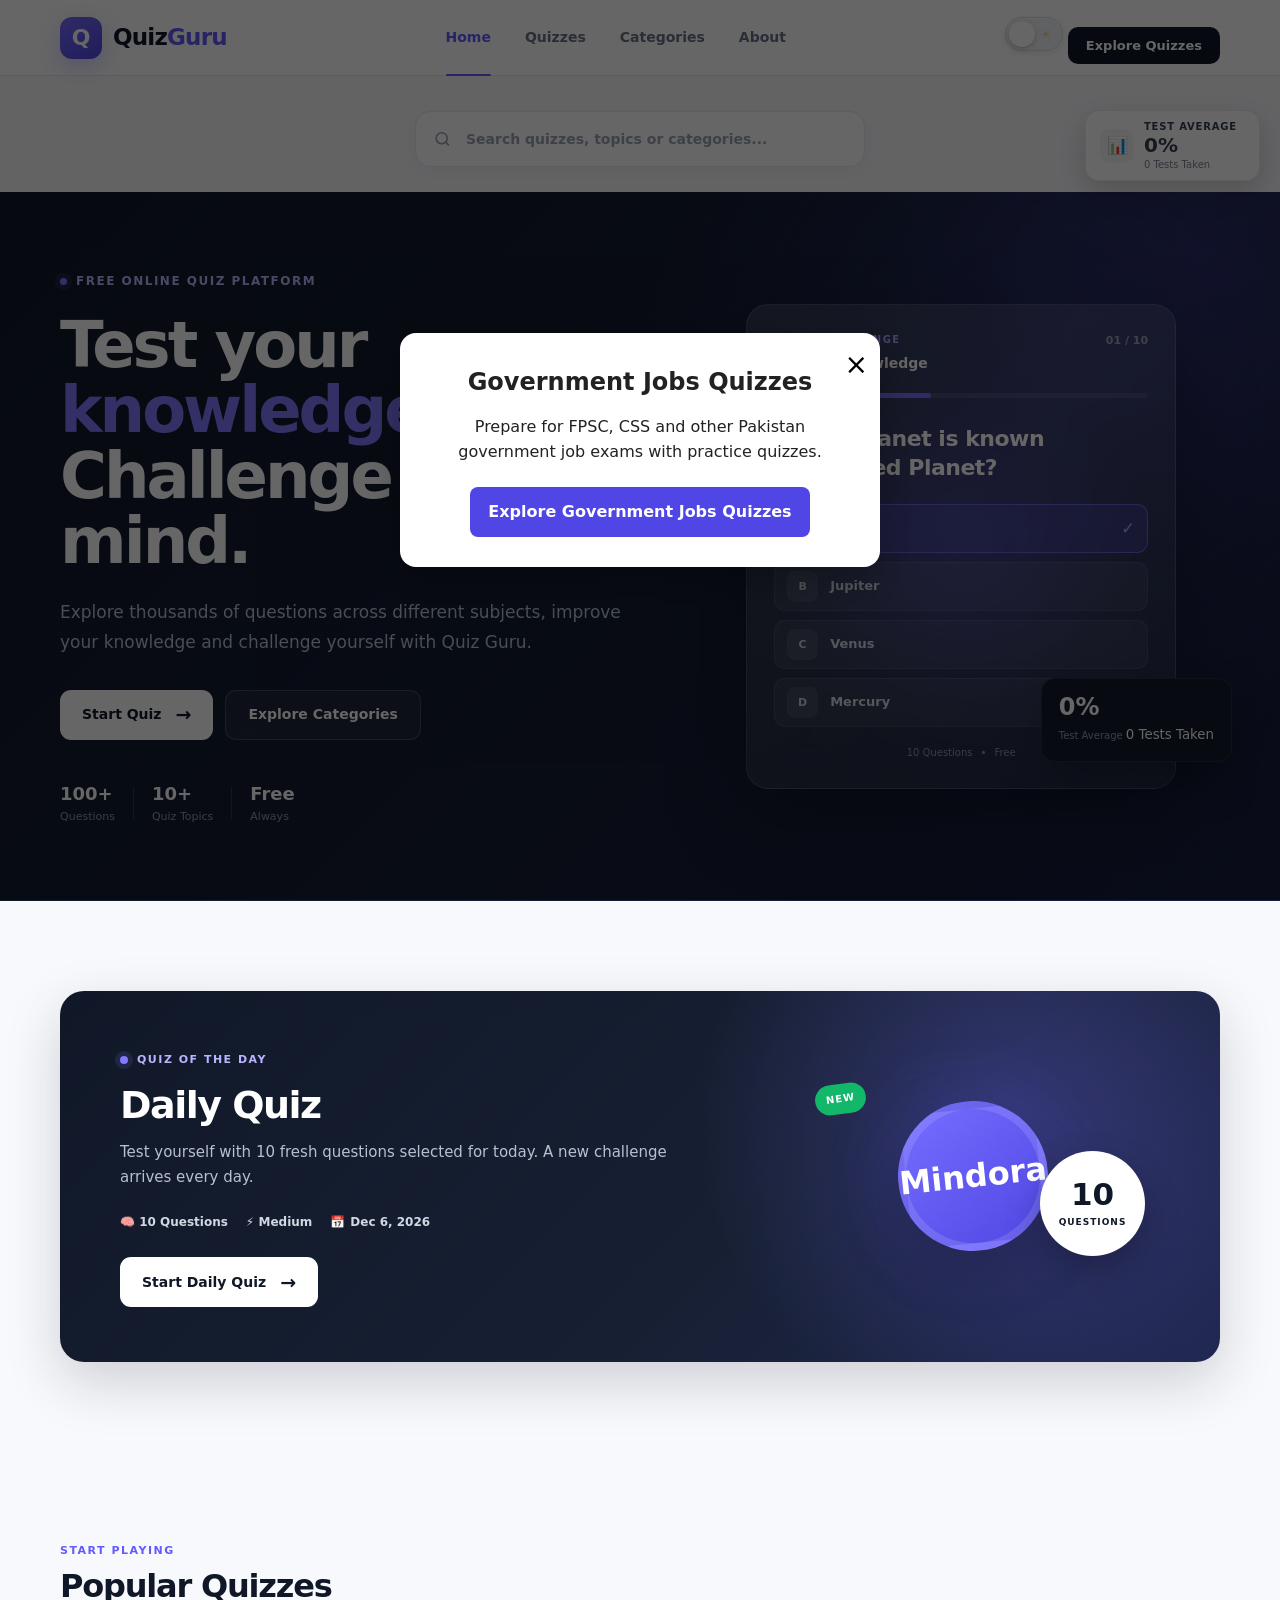
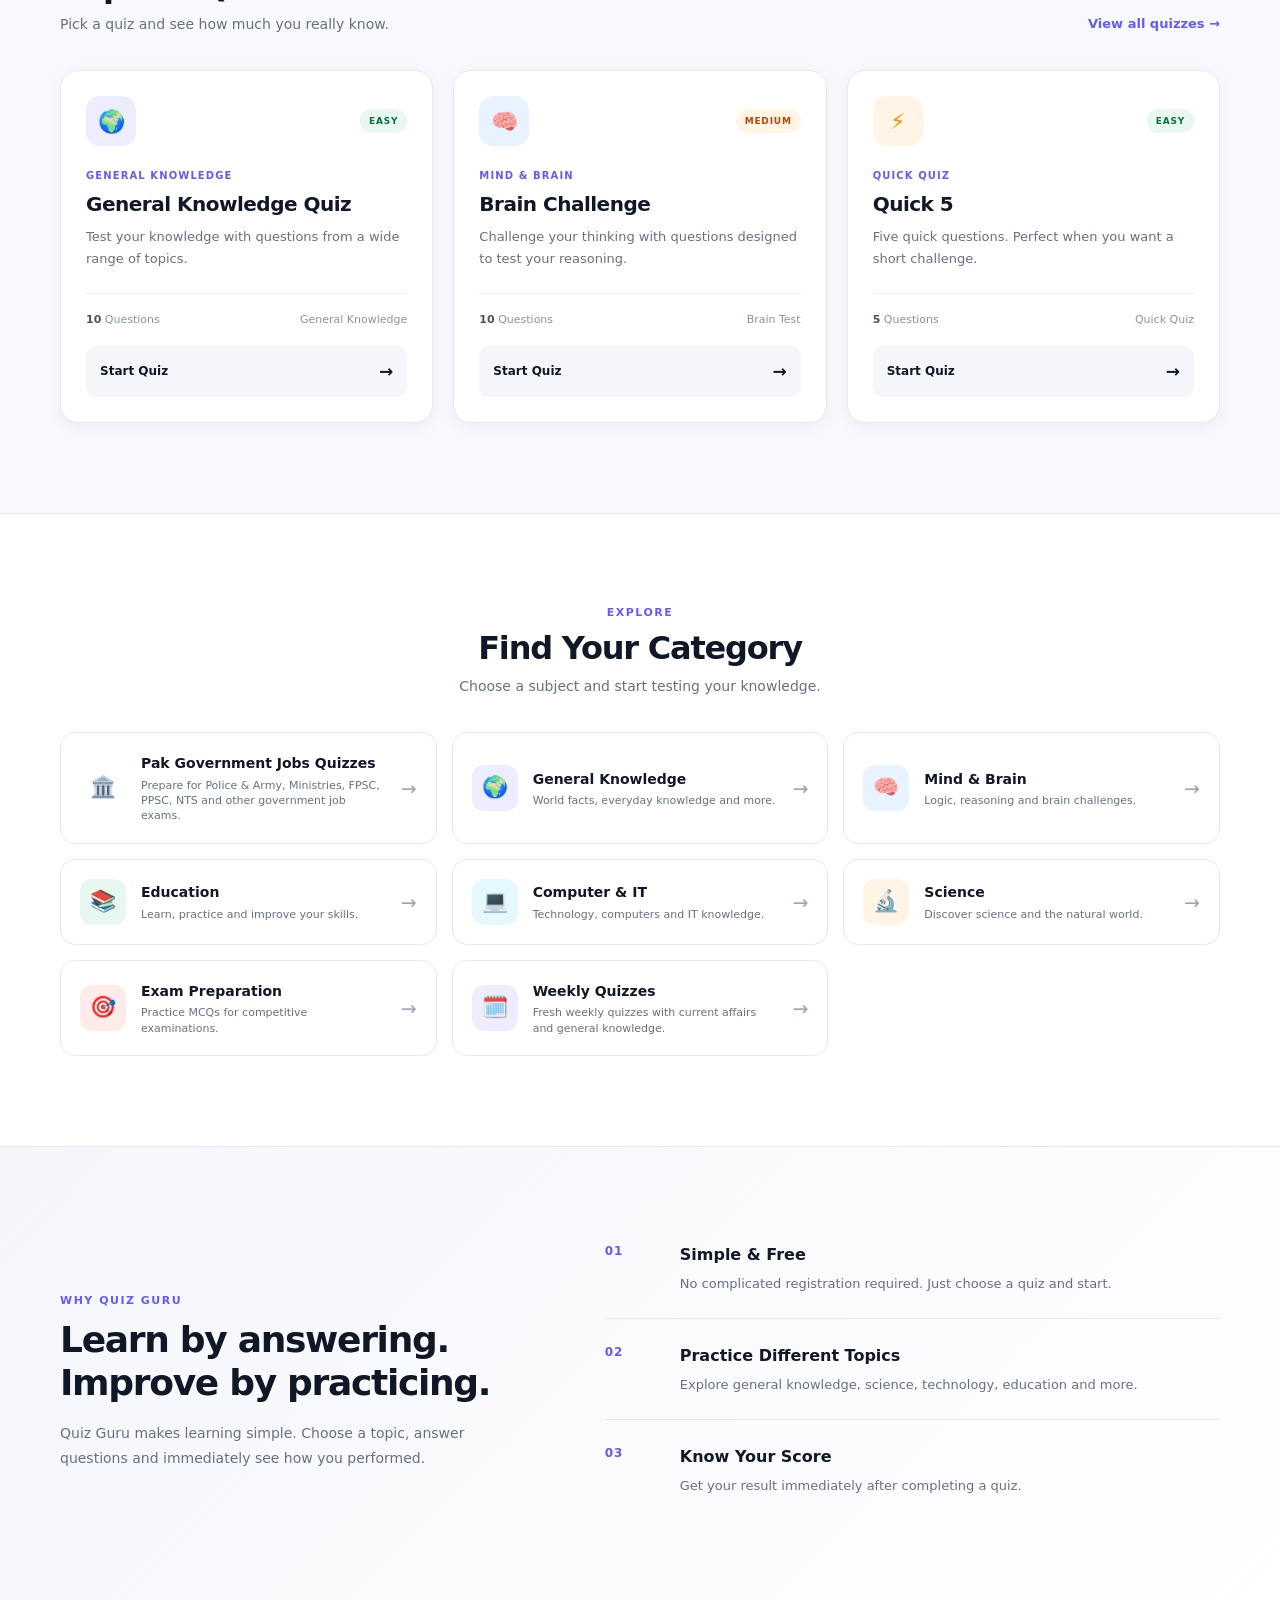
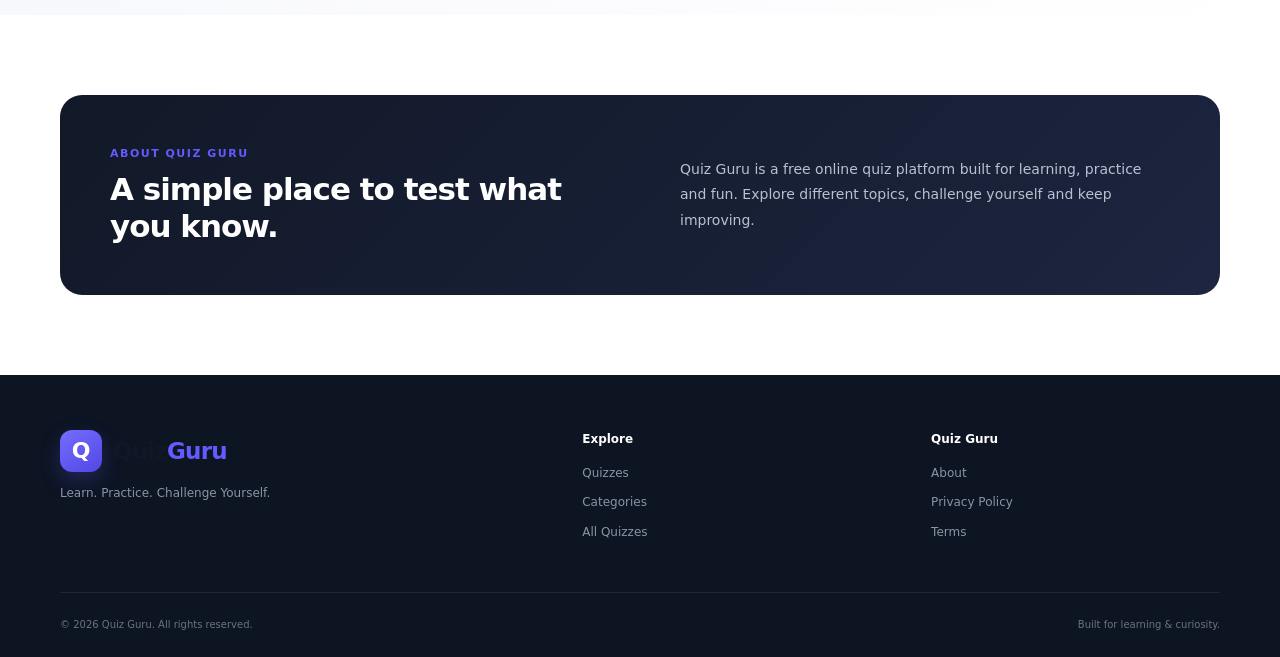
==== commit d8fbdc3d: "Update index.html" ====
--- a/index.html
+++ b/index.html
@@ -11,6 +11,7 @@
     >
 
     <title>Quiz Guru — Test Your Knowledge</title>
+    <link rel="icon" type="image/png" sizes="96x96" href="/favicon-96x96.png">
 
     <meta
         name="description"
--- a/css/style.css
+++ b/css/style.css
@@ -4714,10 +4714,10 @@
 .daily-quiz-main-circle span {
     color: #ffffff;
 
-    font-size: 68px;
+    font-size: 32px;
     line-height: 1;
 
-    font-weight: 850;
+    font-weight: 550;
 }
 
 .daily-quiz-number {
@@ -4826,7 +4826,7 @@
     }
 
     .daily-quiz-main-circle span {
-        font-size: 56px;
+        font-size: 26px;
     }
 
     .daily-quiz-number {
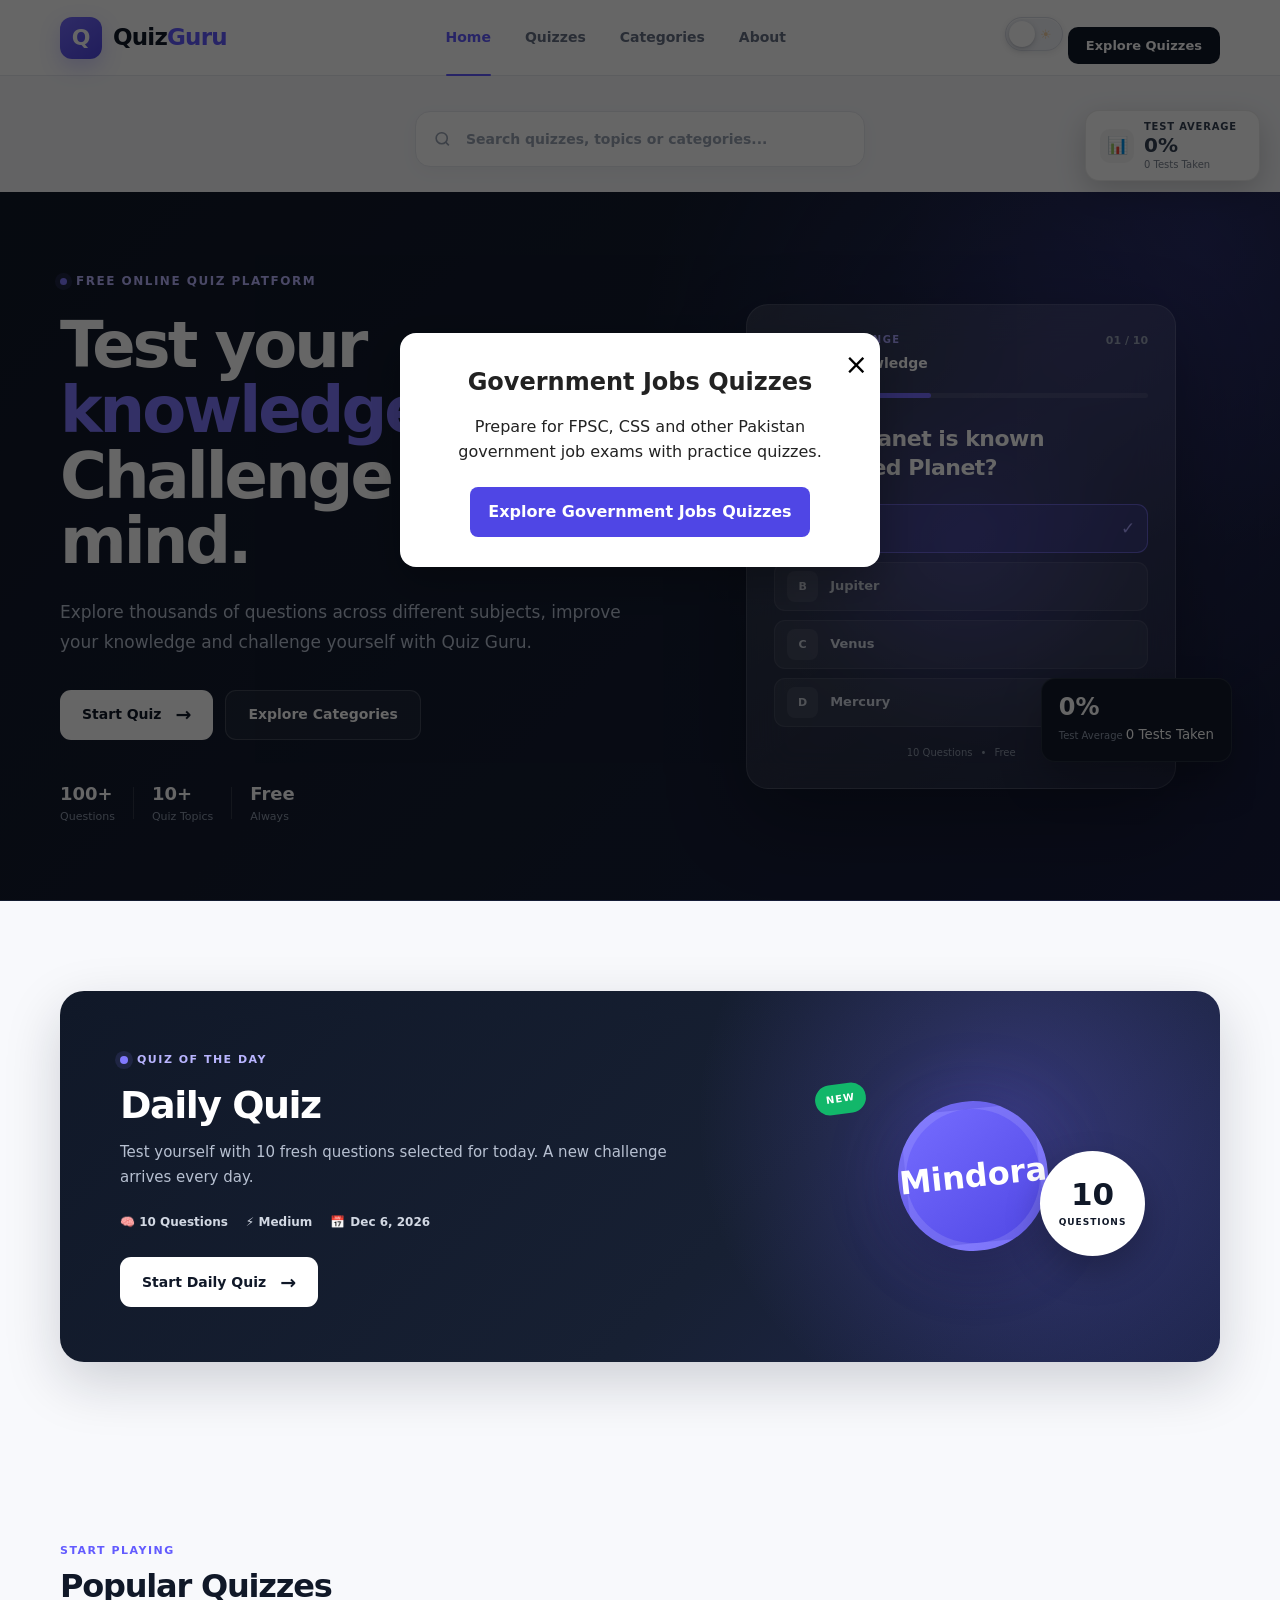
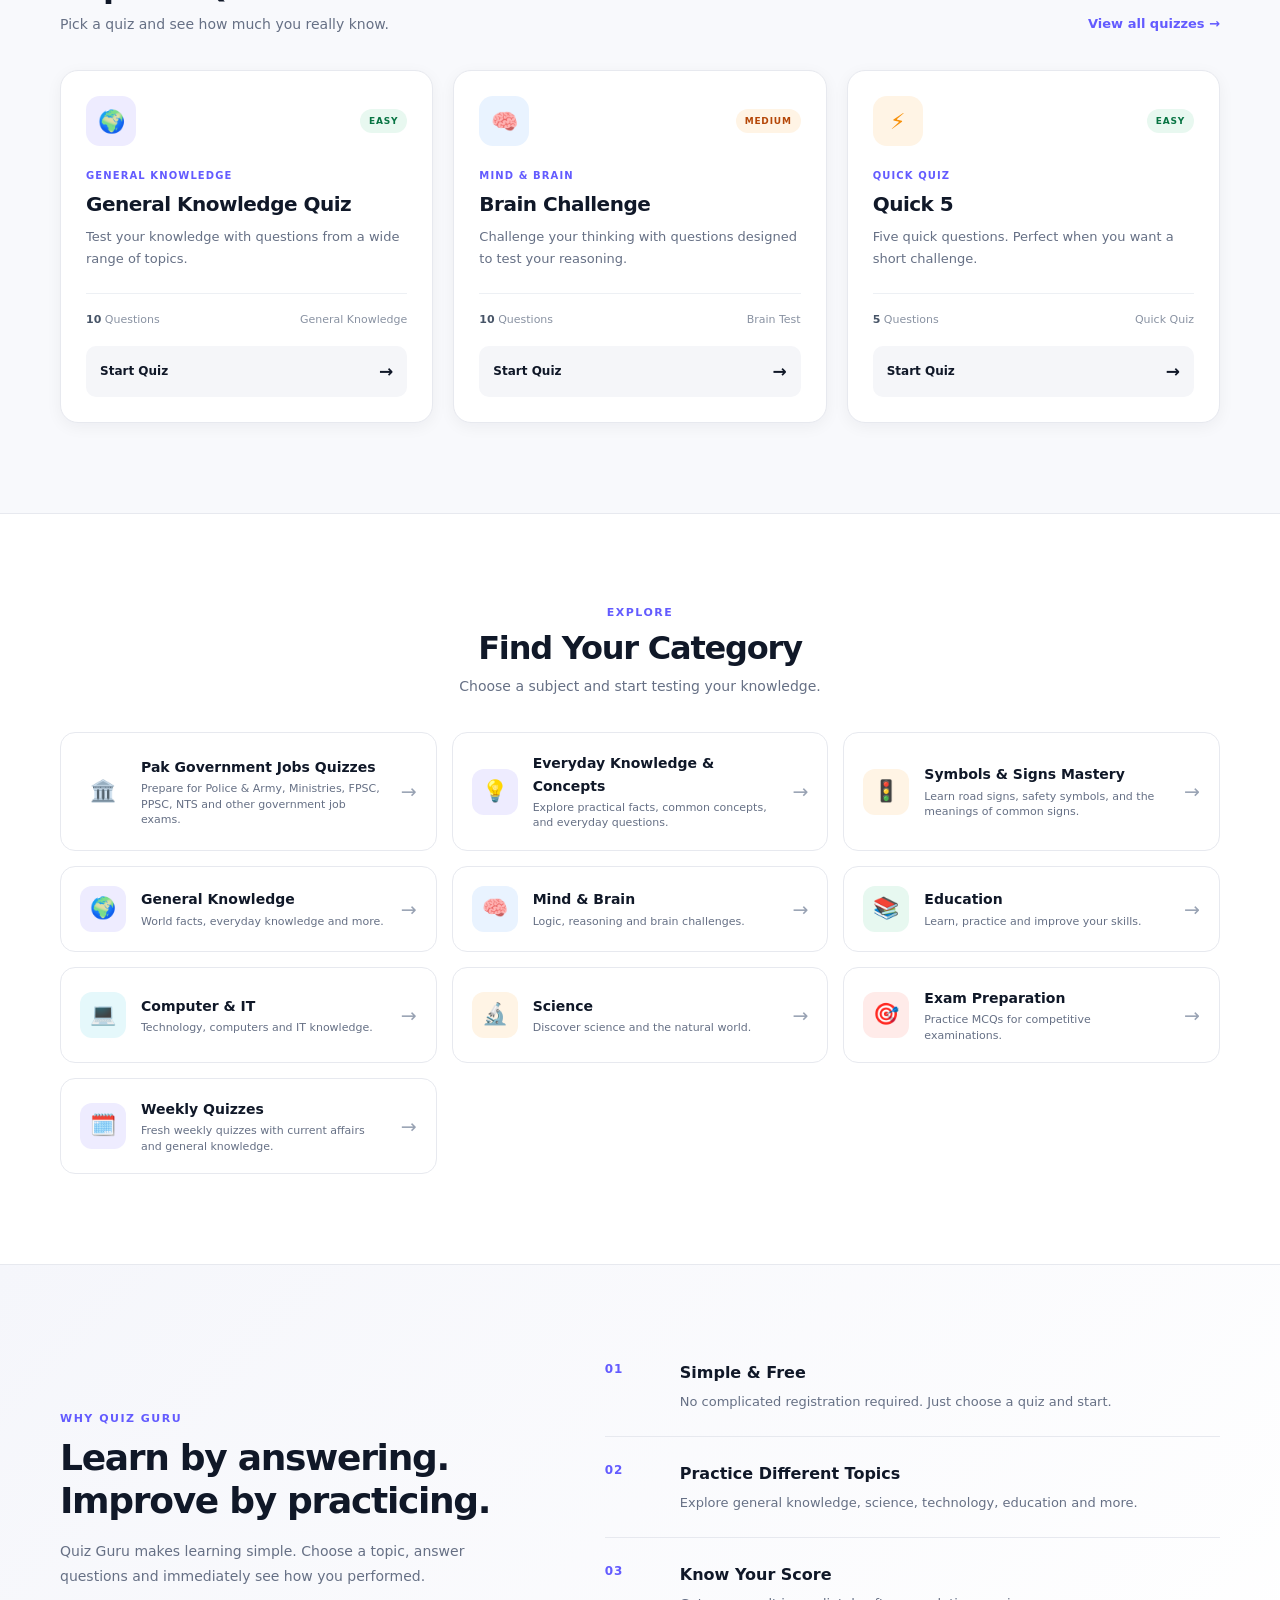
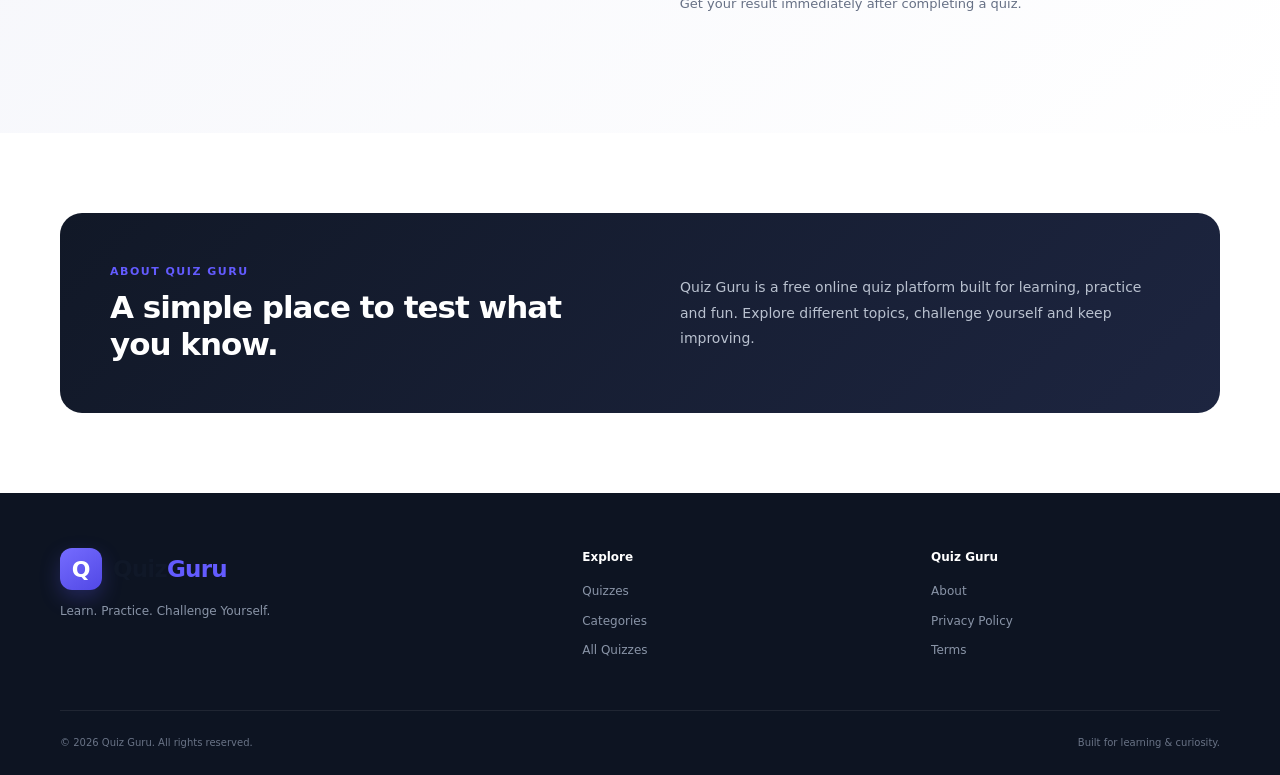
==== commit 13719ca8: "Update index.html" ====
--- a/index.html
+++ b/index.html
@@ -836,7 +836,35 @@
     <span class="category-arrow">→</span>
 </a>
 
-
+<!-- EVERYDAY KNOWLEDGE & CONCEPTS -->
+<a
+    href="pages/category.html?category=Everyday%20Knowledge%20%26%20Concepts"
+    class="category-card"
+>
+    <div class="category-icon purple-icon">💡</div>
+
+    <div class="category-info">
+        <h3>Everyday Knowledge &amp; Concepts</h3>
+        <p>Explore practical facts, common concepts, and everyday questions.</p>
+    </div>
+
+    <span class="category-arrow">→</span>
+</a>
+
+<!-- SYMBOLS & SIGNS MASTERY -->
+<a
+    href="pages/category.html?category=Symbols%20%26%20Signs%20Mastery"
+    class="category-card"
+>
+    <div class="category-icon orange-icon">🚦</div>
+
+    <div class="category-info">
+        <h3>Symbols &amp; Signs Mastery</h3>
+        <p>Learn road signs, safety symbols, and the meanings of common signs.</p>
+    </div>
+
+    <span class="category-arrow">→</span>
+</a>
                     <!-- GENERAL KNOWLEDGE -->
 
                     <a
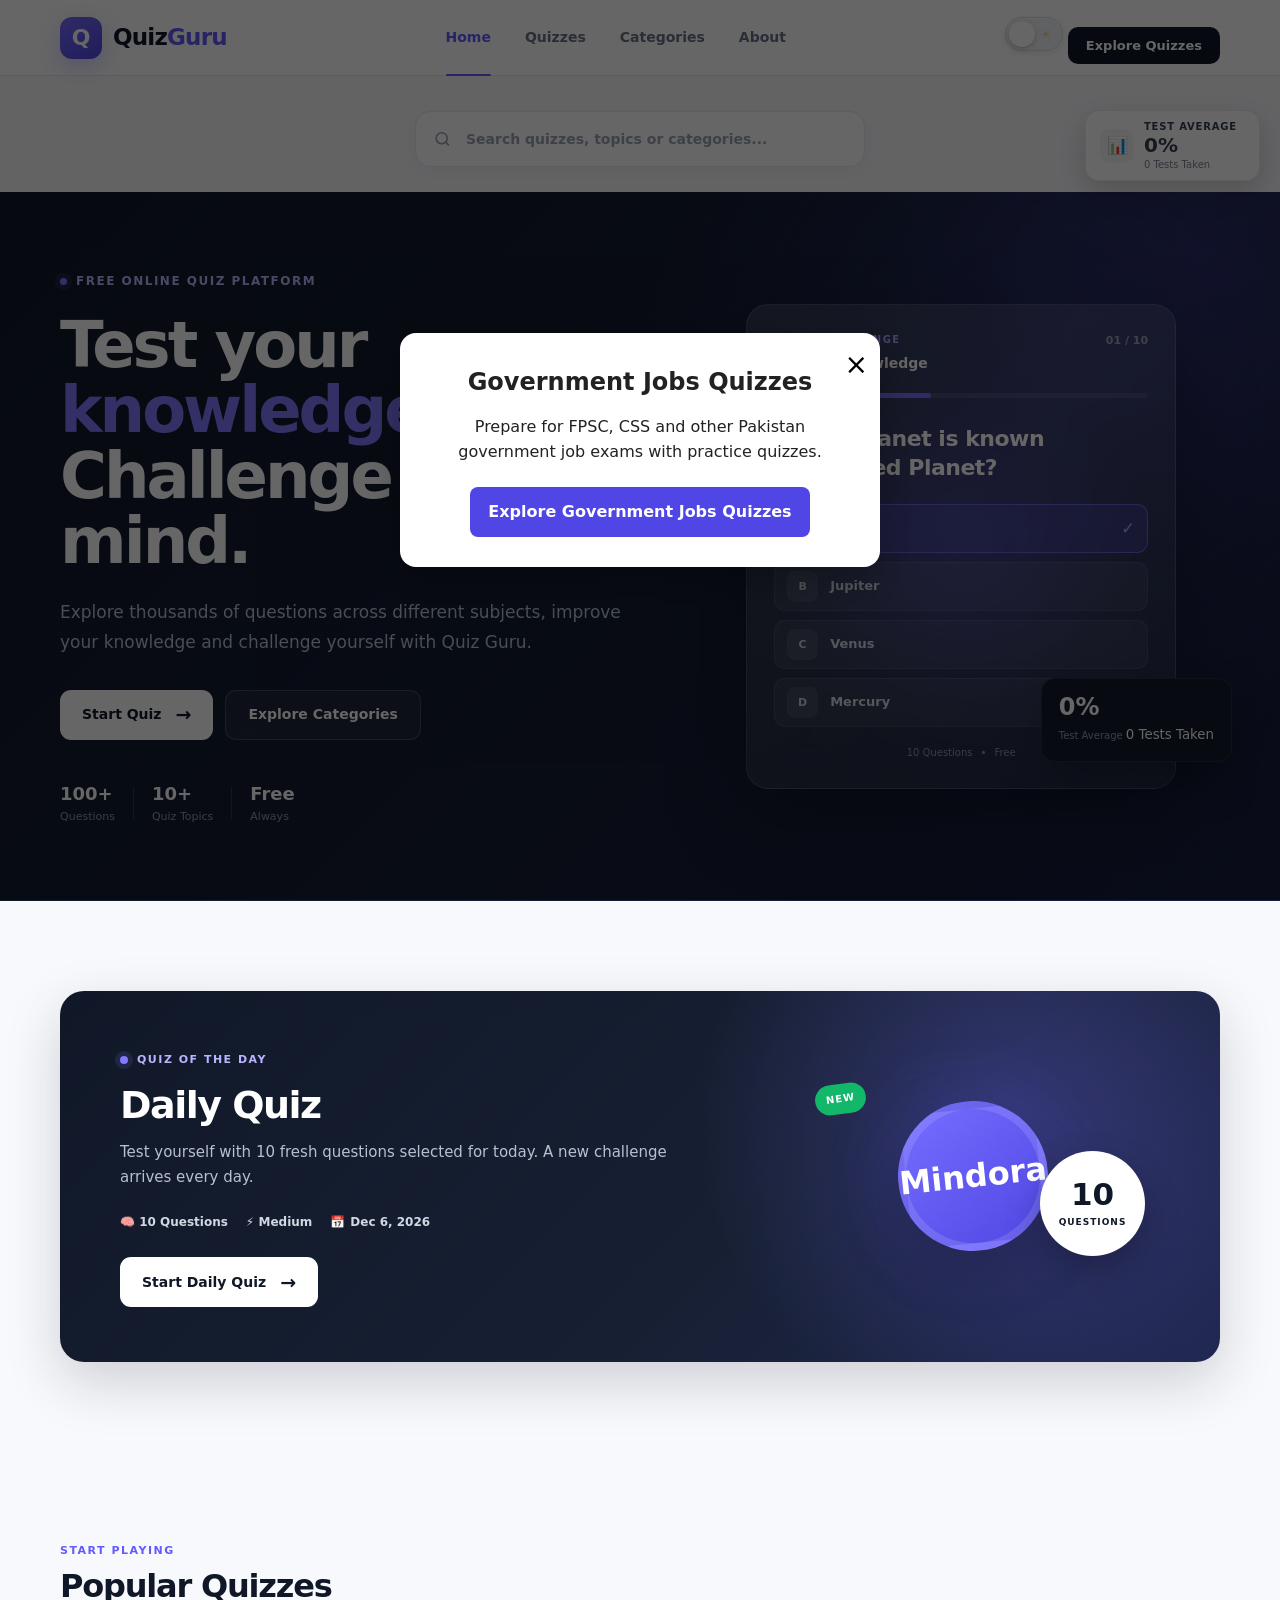
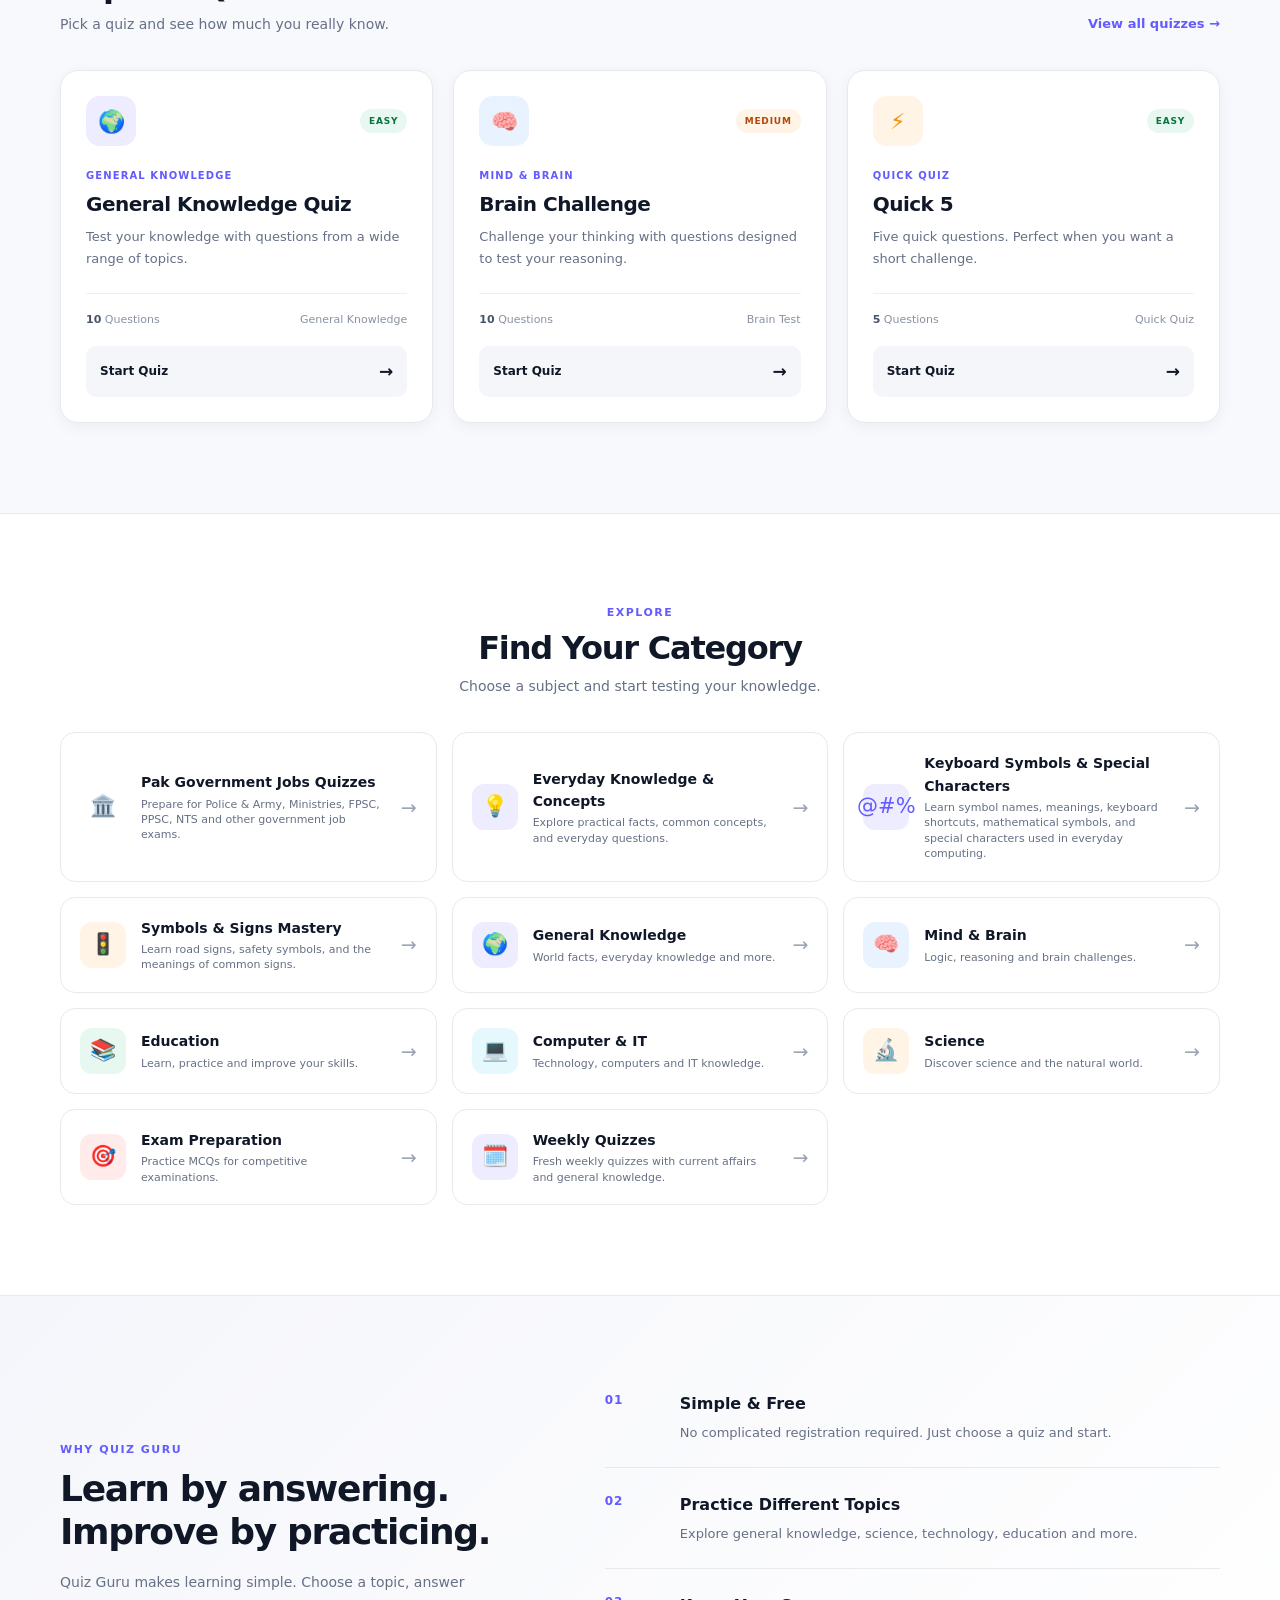
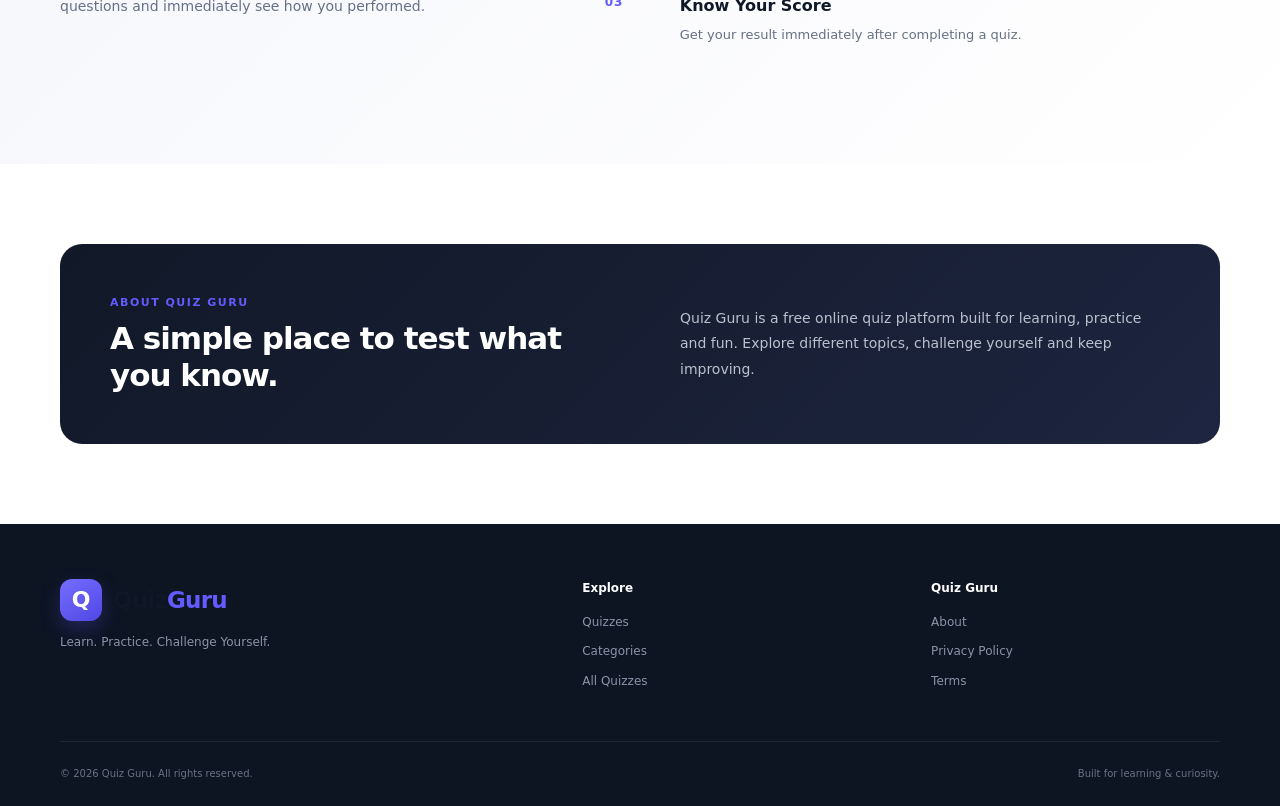
==== commit cfabb6f4: "Update index.html" ====
--- a/index.html
+++ b/index.html
@@ -851,6 +851,21 @@
     <span class="category-arrow">→</span>
 </a>
 
+<!-- KEYBOARD SYMBOLS & SPECIAL CHARACTERS -->
+<a
+    href="pages/category.html?category=Keyboard%20Symbols%20%26%20Special%20Characters"
+    class="category-card"
+>
+    <div class="category-icon purple-icon">@#%</div>
+
+    <div class="category-info">
+        <h3>Keyboard Symbols &amp; Special Characters</h3>
+        <p>Learn symbol names, meanings, keyboard shortcuts, mathematical symbols, and special characters used in everyday computing.</p>
+    </div>
+
+    <span class="category-arrow">→</span>
+</a>
+                    
 <!-- SYMBOLS & SIGNS MASTERY -->
 <a
     href="pages/category.html?category=Symbols%20%26%20Signs%20Mastery"
